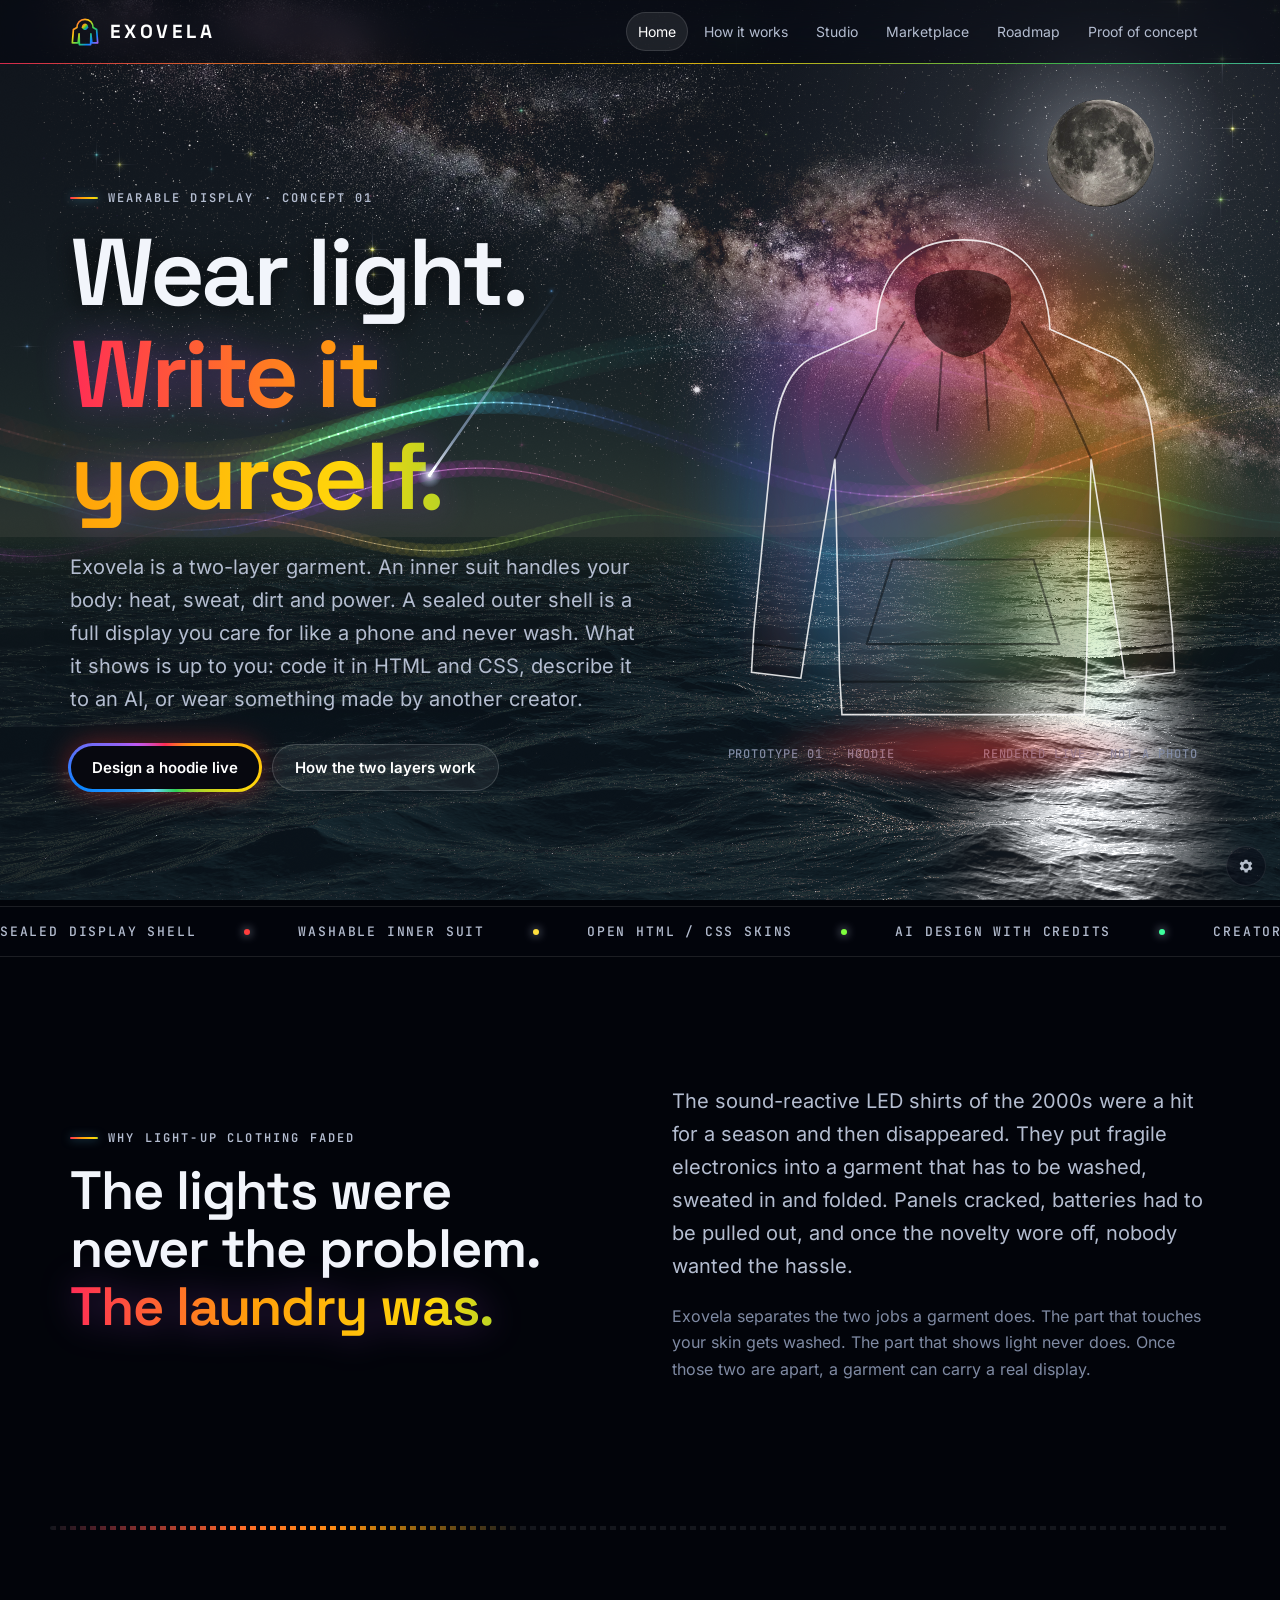
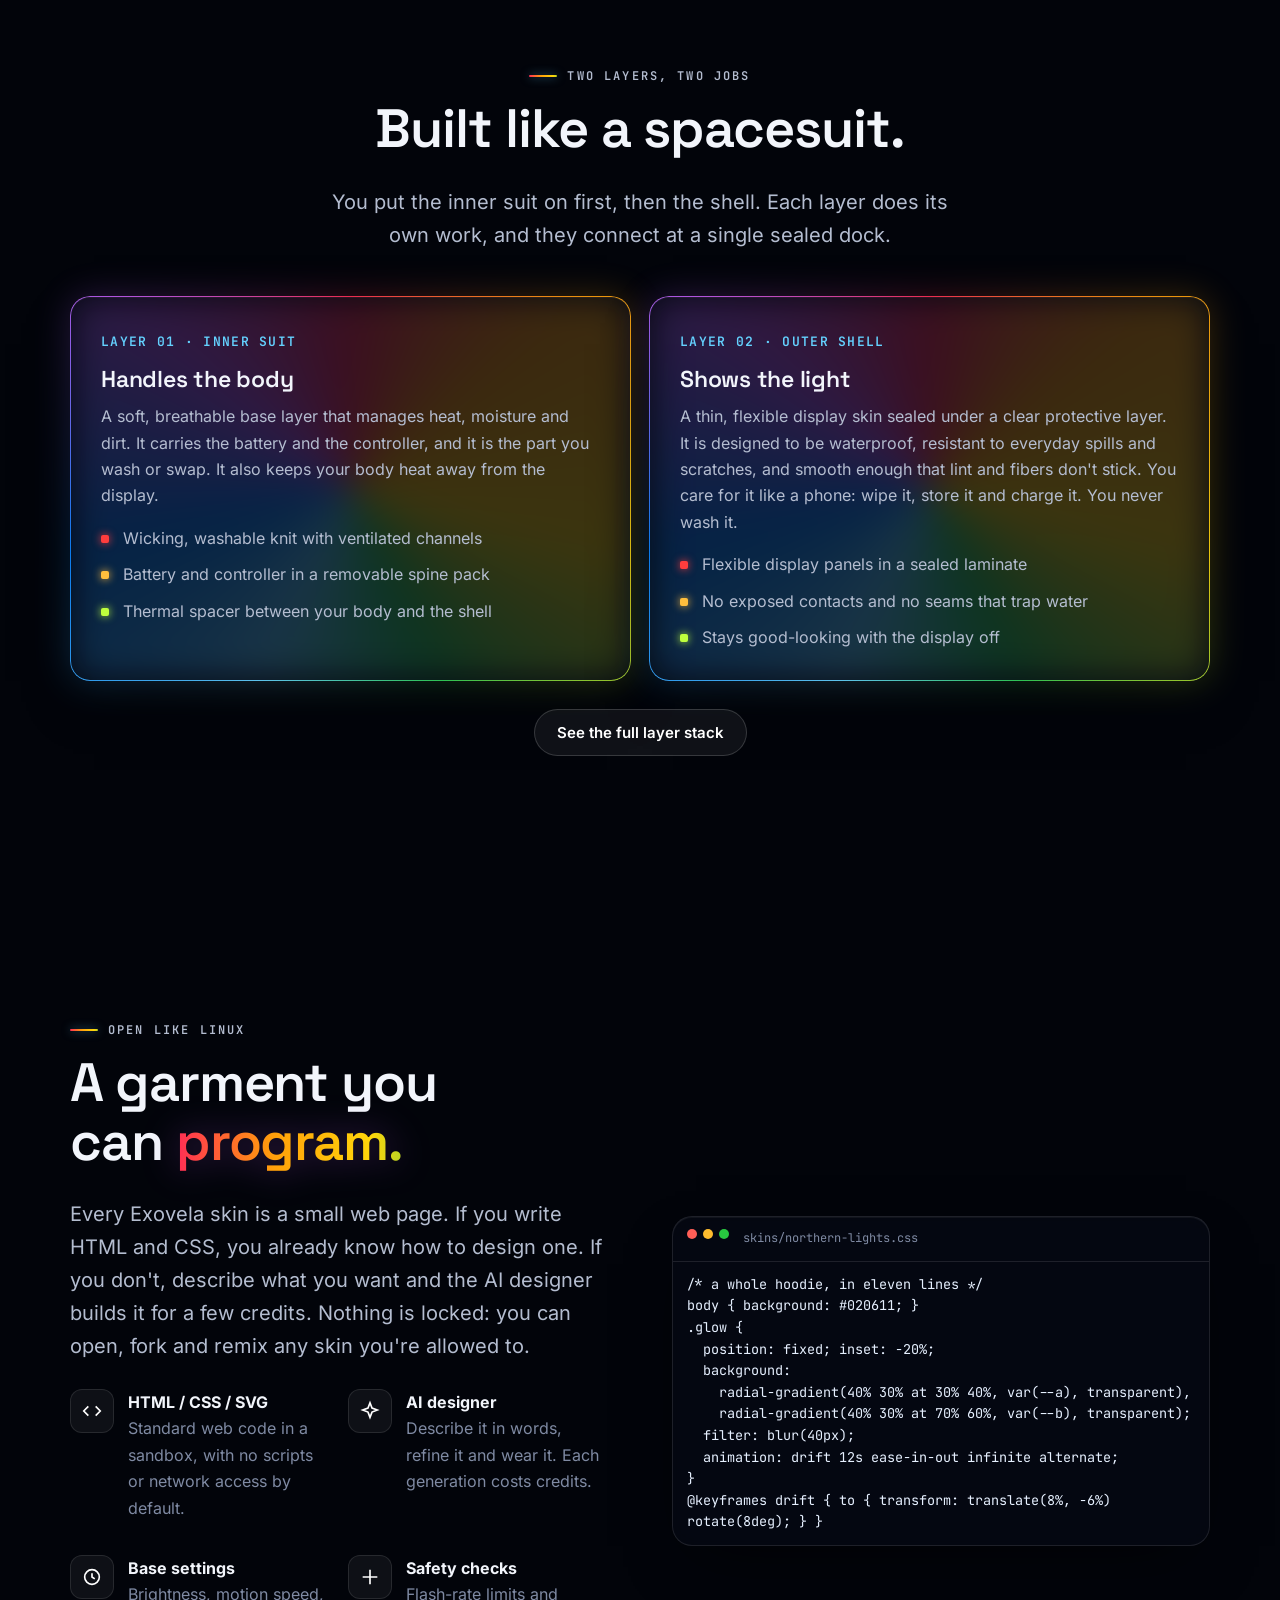
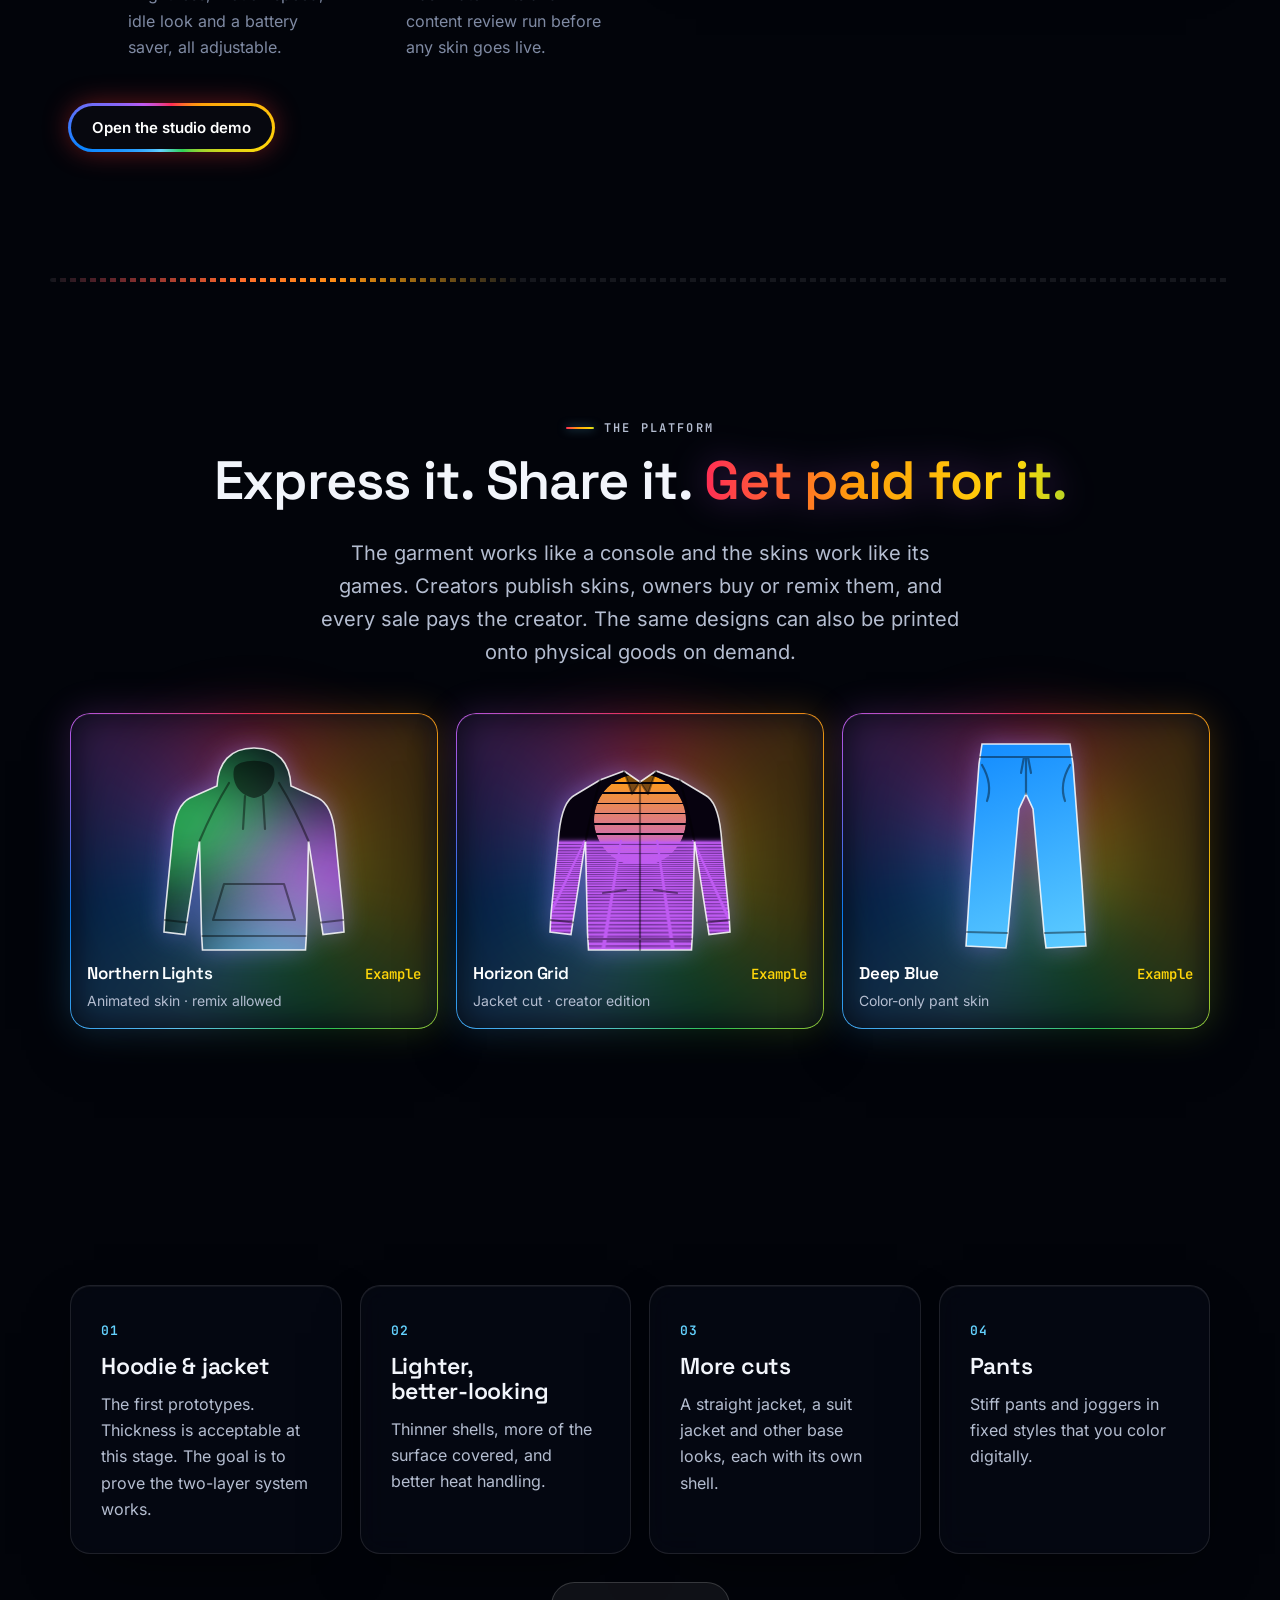
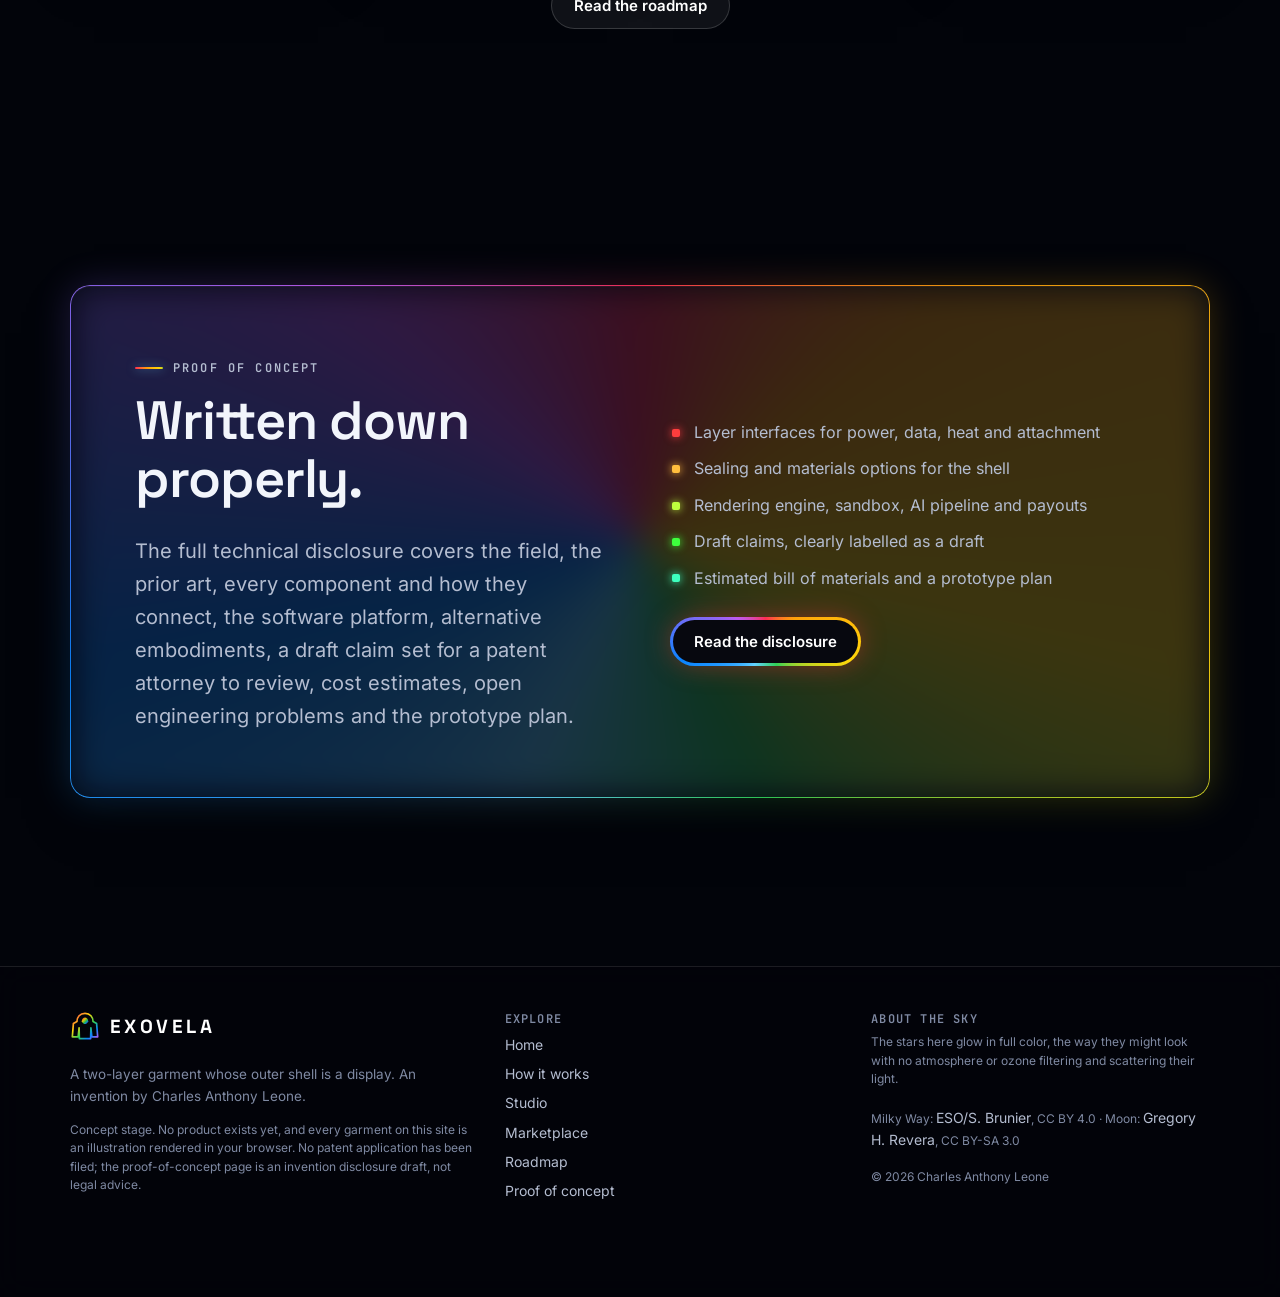
==== index.html @ 9a75e358 "Exovela: site, studio demo and proof-of-concept disclosure draft" ====
<!doctype html>
<html lang="en"><head><meta charset="utf-8"><meta name="viewport" content="width=device-width,initial-scale=1,viewport-fit=cover">
<title>Exovela | The garment that is a screen</title><meta name="description" content="Exovela is a two-layer garment: a washable inner suit that handles your body, and a sealed display shell you design like software. Concept and invention disclosure by Charles Anthony Leone."><meta name="theme-color" content="#02040a">
<meta property="og:type" content="website"><meta property="og:title" content="Exovela | The garment that is a screen"><meta property="og:description" content="Exovela is a two-layer garment: a washable inner suit that handles your body, and a sealed display shell you design like software. Concept and invention disclosure by Charles Anthony Leone.">
<link rel="icon" href="assets/favicon.svg" type="image/svg+xml"><link rel="preload" href="assets/sky/moon.webp" as="image">
<link rel="preload" href="assets/fonts/space-grotesk.woff2" as="font" type="font/woff2" crossorigin>
<link rel="stylesheet" href="assets/site.css"></head>
<body class="page-home">
<div class="scene" aria-hidden="true"><div id="scene-fb" class="scene-fallback"></div><canvas id="scene-gl" class="scene-gl"></canvas><canvas id="scene-2d" class="scene-2d"></canvas></div>
<canvas id="scene-top" class="scene-top" aria-hidden="true"></canvas>
<div class="page">
<a class="skip-link" href="#main">Skip to content</a>
<header class="site-header"><div class="header-inner">
<a class="brand" href="index.html" aria-label="Exovela home"><svg class="brand-mark" viewBox="0 0 32 32" aria-hidden="true"><defs><linearGradient id="bm" x1="0" y1="0" x2="1" y2="1"><stop offset="0" stop-color="#ff2d55"/><stop offset=".35" stop-color="#ffd60a"/><stop offset=".6" stop-color="#30d158"/><stop offset=".8" stop-color="#0a84ff"/><stop offset="1" stop-color="#bf5af2"/></linearGradient></defs><path d="M16 2.5C10.5 2.5 7.5 6.6 7.4 11.2L3.6 13.4 2.5 27.5h6.2l1-9.6.3 11.6h12l.3-11.6 1 9.6h6.2l-1.1-14.1-3.8-2.2C24.5 6.6 21.5 2.5 16 2.5Z" fill="none" stroke="url(#bm)" stroke-width="1.8" stroke-linejoin="round"/><path d="M12.5 10.8c.4-2.4 1.6-3.8 3.5-3.8s3.1 1.4 3.5 3.8c-.9 2-2.1 3-3.5 3s-2.6-1-3.5-3Z" fill="url(#bm)" opacity=".9"/></svg><span class="brand-name">EXOVELA</span></a>
<button class="menu-toggle" type="button" aria-expanded="false" aria-controls="site-nav">Menu</button>
<nav id="site-nav" class="site-nav" aria-label="Main"><a href="index.html">Home</a><a href="how-it-works.html">How it works</a><a href="studio.html">Studio</a><a href="marketplace.html">Marketplace</a><a href="roadmap.html">Roadmap</a><a href="proof-of-concept.html">Proof of concept</a></nav>
</div></header>
<main id="main" tabindex="-1">
<section class="hero">
  <div class="wrap split">
    <div>
      <p class="eyebrow">Wearable display · Concept 01</p>
      <h1>Wear light.<br><span class="neon-text">Write it yourself.</span></h1>
      <p class="lede">Exovela is a two-layer garment. An inner suit handles your body: heat, sweat, dirt and power. A sealed outer shell is a full display you care for like a phone and never wash. What it shows is up to you: code it in HTML and CSS, describe it to an AI, or wear something made by another creator.</p>
      <div class="actions">
        <a class="btn btn-led" href="studio.html"><span>Design a hoodie live</span></a>
        <a class="btn" href="how-it-works.html">How the two layers work</a>
      </div>
    </div>
    <div class="hero-stage reveal">
      <div class="stage-ring" aria-hidden="true"></div>
      <div data-garment data-cut="hoodie" data-preset="spectrum" data-cycle="spectrum,aurora,scanline,grid,rain,pulse" data-every="6500"></div>
      <div class="stage-caption"><span>Prototype 01 · Hoodie</span><span>Rendered live · not a photo</span></div>
    </div>
  </div>
</section>

<div class="ticker" aria-hidden="true"><div class="ticker-track">
  <span style="--o:0">Sealed display shell</span><span style="--o:50">Washable inner suit</span><span style="--o:100">Open HTML / CSS skins</span><span style="--o:150">AI design with credits</span><span style="--o:200">Creator marketplace</span><span style="--o:250">Print on demand</span><span style="--o:300">Hoodie · Jacket · Joggers</span>
  <span style="--o:0">Sealed display shell</span><span style="--o:50">Washable inner suit</span><span style="--o:100">Open HTML / CSS skins</span><span style="--o:150">AI design with credits</span><span style="--o:200">Creator marketplace</span><span style="--o:250">Print on demand</span><span style="--o:300">Hoodie · Jacket · Joggers</span>
</div></div>

<section class="section">
  <div class="wrap split">
    <div class="reveal">
      <p class="eyebrow">Why light-up clothing faded</p>
      <h2>The lights were never the problem. <span class="neon-text">The laundry was.</span></h2>
    </div>
    <div class="reveal">
      <p class="lede">The sound-reactive LED shirts of the 2000s were a hit for a season and then disappeared. They put fragile electronics into a garment that has to be washed, sweated in and folded. Panels cracked, batteries had to be pulled out, and once the novelty wore off, nobody wanted the hassle.</p>
      <p class="muted">Exovela separates the two jobs a garment does. The part that touches your skin gets washed. The part that shows light never does. Once those two are apart, a garment can carry a real display.</p>
    </div>
  </div>
</section>

<div class="ledbar" aria-hidden="true"></div>

<section class="section">
  <div class="wrap">
    <div class="center reveal"><p class="eyebrow">Two layers, two jobs</p><h2>Built like a spacesuit.</h2><p class="lede">You put the inner suit on first, then the shell. Each layer does its own work, and they connect at a single sealed dock.</p></div>
    <div class="grid g2" style="margin-top:44px">
      <article class="card neon reveal">
        <span class="num">LAYER 01 · INNER SUIT</span>
        <h3 style="margin-top:14px">Handles the body</h3>
        <p>A soft, breathable base layer that manages heat, moisture and dirt. It carries the battery and the controller, and it is the part you wash or swap. It also keeps your body heat away from the display.</p>
        <ul class="list"><li>Wicking, washable knit with ventilated channels</li><li>Battery and controller in a removable spine pack</li><li>Thermal spacer between your body and the shell</li></ul>
      </article>
      <article class="card neon reveal">
        <span class="num">LAYER 02 · OUTER SHELL</span>
        <h3 style="margin-top:14px">Shows the light</h3>
        <p>A thin, flexible display skin sealed under a clear protective layer. It is designed to be waterproof, resistant to everyday spills and scratches, and smooth enough that lint and fibers don't stick. You care for it like a phone: wipe it, store it and charge it. You never wash it.</p>
        <ul class="list"><li>Flexible display panels in a sealed laminate</li><li>No exposed contacts and no seams that trap water</li><li>Stays good-looking with the display off</li></ul>
      </article>
    </div>
    <div class="center" style="margin-top:28px"><a class="btn" href="how-it-works.html">See the full layer stack</a></div>
  </div>
</section>

<section class="section">
  <div class="wrap split">
    <div class="reveal">
      <p class="eyebrow">Open like Linux</p>
      <h2>A garment you can <span class="neon-text">program.</span></h2>
      <p class="lede">Every Exovela skin is a small web page. If you write HTML and CSS, you already know how to design one. If you don't, describe what you want and the AI designer builds it for a few credits. Nothing is locked: you can open, fork and remix any skin you're allowed to.</p>
      <div class="grid g2" style="margin-top:26px">
        <div class="feature"><div class="icon"><svg viewBox="0 0 24 24" fill="none" stroke="currentColor" stroke-width="1.8"><path d="M8 7l-5 5 5 5M16 7l5 5-5 5"/></svg></div><div><strong>HTML / CSS / SVG</strong><p class="muted">Standard web code in a sandbox, with no scripts or network access by default.</p></div></div>
        <div class="feature"><div class="icon"><svg viewBox="0 0 24 24" fill="none" stroke="currentColor" stroke-width="1.8"><path d="M12 3l2.2 5.8L20 11l-5.8 2.2L12 19l-2.2-5.8L4 11l5.8-2.2z"/></svg></div><div><strong>AI designer</strong><p class="muted">Describe it in words, refine it and wear it. Each generation costs credits.</p></div></div>
        <div class="feature"><div class="icon"><svg viewBox="0 0 24 24" fill="none" stroke="currentColor" stroke-width="1.8"><circle cx="12" cy="12" r="8"/><path d="M12 8v4l3 2"/></svg></div><div><strong>Base settings</strong><p class="muted">Brightness, motion speed, idle look and a battery saver, all adjustable.</p></div></div>
        <div class="feature"><div class="icon"><svg viewBox="0 0 24 24" fill="none" stroke="currentColor" stroke-width="1.8"><path d="M4 12h16M12 4v16"/></svg></div><div><strong>Safety checks</strong><p class="muted">Flash-rate limits and content review run before any skin goes live.</p></div></div>
      </div>
      <div class="actions"><a class="btn btn-led" href="studio.html"><span>Open the studio demo</span></a></div>
    </div>
    <div class="reveal">
      <div class="card" style="padding:0;overflow:hidden">
        <div style="display:flex;gap:6px;padding:12px 14px;border-bottom:1px solid var(--line)"><i style="width:10px;height:10px;border-radius:50%;background:#ff5f57"></i><i style="width:10px;height:10px;border-radius:50%;background:#febc2e"></i><i style="width:10px;height:10px;border-radius:50%;background:#28c840"></i><span class="mono muted" style="font-size:12px;margin-left:8px">skins/northern-lights.css</span></div>
<pre class="formula" style="border:0;border-radius:0;margin:0;background:transparent;white-space:pre-wrap">/* a whole hoodie, in eleven lines */
body { background: #020611; }
.glow {
  position: fixed; inset: -20%;
  background:
    radial-gradient(40% 30% at 30% 40%, var(--a), transparent),
    radial-gradient(40% 30% at 70% 60%, var(--b), transparent);
  filter: blur(40px);
  animation: drift 12s ease-in-out infinite alternate;
}
@keyframes drift { to { transform: translate(8%, -6%) rotate(8deg); } }</pre>
      </div>
    </div>
  </div>
</section>

<div class="ledbar" aria-hidden="true"></div>

<section class="section">
  <div class="wrap">
    <div class="center reveal"><p class="eyebrow">The platform</p><h2>Express it. Share it. <span class="neon-text">Get paid for it.</span></h2><p class="lede">The garment works like a console and the skins work like its games. Creators publish skins, owners buy or remix them, and every sale pays the creator. The same designs can also be printed onto physical goods on demand.</p></div>
    <div class="grid g3" style="margin-top:44px">
      <a class="card listing neon reveal" href="marketplace.html" style="text-decoration:none"><div data-garment data-cut="hoodie" data-preset="aurora"></div><div class="listing-meta"><h3>Northern Lights</h3><span class="price">Example</span></div><p class="muted" style="margin:6px 0 0;font-size:14px">Animated skin · remix allowed</p></a>
      <a class="card listing neon reveal" href="marketplace.html" style="text-decoration:none"><div data-garment data-cut="jacket" data-preset="grid"></div><div class="listing-meta"><h3>Horizon Grid</h3><span class="price">Example</span></div><p class="muted" style="margin:6px 0 0;font-size:14px">Jacket cut · creator edition</p></a>
      <a class="card listing neon reveal" href="marketplace.html" style="text-decoration:none"><div data-garment data-cut="joggers" data-preset="solid"></div><div class="listing-meta"><h3>Deep Blue</h3><span class="price">Example</span></div><p class="muted" style="margin:6px 0 0;font-size:14px">Color-only pant skin</p></a>
    </div>
  </div>
</section>

<section class="section">
  <div class="wrap">
    <div class="grid g4">
      <div class="card reveal"><span class="num">01</span><h3 style="margin-top:12px">Hoodie & jacket</h3><p>The first prototypes. Thickness is acceptable at this stage. The goal is to prove the two-layer system works.</p></div>
      <div class="card reveal"><span class="num">02</span><h3 style="margin-top:12px">Lighter, better-looking</h3><p>Thinner shells, more of the surface covered, and better heat handling.</p></div>
      <div class="card reveal"><span class="num">03</span><h3 style="margin-top:12px">More cuts</h3><p>A straight jacket, a suit jacket and other base looks, each with its own shell.</p></div>
      <div class="card reveal"><span class="num">04</span><h3 style="margin-top:12px">Pants</h3><p>Stiff pants and joggers in fixed styles that you color digitally.</p></div>
    </div>
    <div class="center" style="margin-top:28px"><a class="btn" href="roadmap.html">Read the roadmap</a></div>
  </div>
</section>

<section class="section">
  <div class="wrap">
    <div class="card neon reveal" style="padding:clamp(28px,5vw,64px)">
      <div class="split">
        <div><p class="eyebrow">Proof of concept</p><h2>Written down properly.</h2><p class="lede">The full technical disclosure covers the field, the prior art, every component and how they connect, the software platform, alternative embodiments, a draft claim set for a patent attorney to review, cost estimates, open engineering problems and the prototype plan.</p></div>
        <div><ul class="list"><li>Layer interfaces for power, data, heat and attachment</li><li>Sealing and materials options for the shell</li><li>Rendering engine, sandbox, AI pipeline and payouts</li><li>Draft claims, clearly labelled as a draft</li><li>Estimated bill of materials and a prototype plan</li></ul><div class="actions"><a class="btn btn-led" href="proof-of-concept.html"><span>Read the disclosure</span></a></div></div>
      </div>
    </div>
  </div>
</section>
</main>
<footer class="site-footer"><div class="footer-inner">
<div><a class="brand" href="index.html"><svg class="brand-mark" viewBox="0 0 32 32" aria-hidden="true"><defs><linearGradient id="bm" x1="0" y1="0" x2="1" y2="1"><stop offset="0" stop-color="#ff2d55"/><stop offset=".35" stop-color="#ffd60a"/><stop offset=".6" stop-color="#30d158"/><stop offset=".8" stop-color="#0a84ff"/><stop offset="1" stop-color="#bf5af2"/></linearGradient></defs><path d="M16 2.5C10.5 2.5 7.5 6.6 7.4 11.2L3.6 13.4 2.5 27.5h6.2l1-9.6.3 11.6h12l.3-11.6 1 9.6h6.2l-1.1-14.1-3.8-2.2C24.5 6.6 21.5 2.5 16 2.5Z" fill="none" stroke="url(#bm)" stroke-width="1.8" stroke-linejoin="round"/><path d="M12.5 10.8c.4-2.4 1.6-3.8 3.5-3.8s3.1 1.4 3.5 3.8c-.9 2-2.1 3-3.5 3s-2.6-1-3.5-3Z" fill="url(#bm)" opacity=".9"/></svg><span class="brand-name">EXOVELA</span></a>
<p style="margin-top:14px">A two-layer garment whose outer shell is a display. An invention by Charles Anthony Leone.</p>
<p class="fine">Concept stage. No product exists yet, and every garment on this site is an illustration rendered in your browser. No patent application has been filed; the proof-of-concept page is an invention disclosure draft, not legal advice.</p></div>
<div class="footer-links"><span class="label">Explore</span><a href="index.html">Home</a><a href="how-it-works.html">How it works</a><a href="studio.html">Studio</a><a href="marketplace.html">Marketplace</a><a href="roadmap.html">Roadmap</a><a href="proof-of-concept.html">Proof of concept</a></div>
<div class="footer-links"><span class="label">About the sky</span>
<p class="fine">The stars here glow in full color, the way they might look with no atmosphere or ozone filtering and scattering their light.</p>
<p class="fine">Milky Way: <a href="https://www.eso.org/public/images/eso0932a/" rel="noopener">ESO/S. Brunier</a>, CC BY 4.0 · Moon: <a href="https://commons.wikimedia.org/wiki/File:FullMoon2010.jpg" rel="noopener">Gregory H. Revera</a>, CC BY-SA 3.0</p>
<p class="fine">© <span id="year">2026</span> Charles Anthony Leone</p></div>
</div></footer>
</div>
<div class="scene-set">
<div id="scene-panel" class="scene-panel" role="dialog" aria-label="Scene settings" hidden>
<label><input type="checkbox" id="set-ocean"> Ocean animation</label>
<label><input type="checkbox" id="set-sky"> Star &amp; sky animation</label>
<p>Off shows a still frame. Defaults follow your system's reduced-motion setting.</p></div>
<button id="gear" class="scene-gear" aria-expanded="false" aria-label="Scene settings" title="Scene settings"><svg viewBox="0 0 24 24" width="18" height="18" aria-hidden="true"><path fill="currentColor" d="M19.4 13a7.5 7.5 0 0 0 0-2l2-1.6-2-3.4-2.4 1a7 7 0 0 0-1.7-1L15 3.5h-4l-.4 2.5a7 7 0 0 0-1.7 1l-2.4-1-2 3.4L6.6 11a7.5 7.5 0 0 0 0 2l-2 1.6 2 3.4 2.4-1a7 7 0 0 0 1.7 1l.4 2.5h4l.4-2.5a7 7 0 0 0 1.7-1l2.4 1 2-3.4zM13 15.5a3.5 3.5 0 1 1 0-7 3.5 3.5 0 0 1 0 7z" transform="translate(-1 0)"/></svg></button>
</div>
<script src="assets/scene.js" defer></script><script src="assets/ledwaves.js" defer></script><script src="assets/site.js" defer></script><script src="assets/garment.js" defer></script>
</body></html>
---- assets/site.css ----
/* Exovela: glass + LED-spectrum UI over the house night-ocean scene */
@font-face{font-family:"Space Grotesk";src:url(fonts/space-grotesk.woff2) format("woff2");font-weight:300 700;font-display:swap}
@font-face{font-family:"Inter";src:url(fonts/inter.woff2) format("woff2");font-weight:100 900;font-display:swap}
@font-face{font-family:"JetBrains Mono";src:url(fonts/jetbrains-mono.woff2) format("woff2");font-weight:100 800;font-display:swap}
@property --spin{syntax:"<angle>";inherits:false;initial-value:0deg}
@property --hue{syntax:"<number>";inherits:false;initial-value:0}
:root{
  --ink:#f2f5fb;--dim:#b4bdd0;--faint:#7f8aa3;--line:rgba(255,255,255,.1);--glass:rgba(8,10,22,.62);--glass2:rgba(12,14,30,.78);--r:20px;
  --red:#ff2d55;--orange:#ff9f0a;--yellow:#ffd60a;--green:#30d158;--cyan:#64d2ff;--blue:#0a84ff;--violet:#bf5af2;
  --spectrum:linear-gradient(90deg,#ff2d55,#ff9f0a,#ffd60a,#30d158,#64d2ff,#0a84ff,#bf5af2,#ff2d55);
  --font:"Inter",ui-sans-serif,system-ui,-apple-system,"Segoe UI",Roboto,Arial,sans-serif;--display:"Space Grotesk","Inter",system-ui,sans-serif;--mono:"JetBrains Mono",ui-monospace,SFMono-Regular,Menlo,monospace;
  --wrap:1180px;
}
*{box-sizing:border-box}
html{background:#02040a;color-scheme:dark;scroll-behavior:smooth;-webkit-text-size-adjust:100%}
body{margin:0;color:var(--ink);font:16px/1.65 var(--font);-webkit-font-smoothing:antialiased;overflow-x:hidden}
@keyframes hue{to{--hue:360}}
img,svg{max-width:100%}
a{color:#fff;text-decoration-color:rgba(255,255,255,.3);text-underline-offset:3px}a:hover{text-decoration-color:currentColor}
::selection{background:rgba(191,90,242,.45)}
.skip-link{position:absolute;left:-999px;top:8px;z-index:200;background:#000;color:#fff;padding:8px 12px;border-radius:8px}.skip-link:focus{left:8px}
:focus-visible{outline:2px solid var(--cyan);outline-offset:3px}

/* scene (shared house scene) */
.scene{position:fixed;inset:0;z-index:0;pointer-events:none;background:#02050b}
.scene canvas,.scene-top{position:fixed;inset:0;width:100vw;height:100vh;display:block}
.scene-top{z-index:9999;pointer-events:none}
.scene-fallback{position:fixed;inset:0;display:none;background:radial-gradient(60% 18% at 32% 60%,rgba(150,170,200,.10),transparent 70%),linear-gradient(to bottom,#010309 0%,#050b16 52%,#0c1522 59.6%,#050b14 60.4%,#01050b 100%)}
.scene-fallback.on{display:block}
.led-waves{position:fixed;inset:0;width:100vw;height:100vh;z-index:1;pointer-events:none}
.page{position:relative;z-index:2}

/* type */
h1,h2,h3,h4{font-family:var(--display);font-weight:600;letter-spacing:-.02em;line-height:1.08;margin:0 0 .5em;text-wrap:balance}
h1{font-size:clamp(42px,7.4vw,96px);letter-spacing:-.035em}
h2{font-size:clamp(30px,4.4vw,54px)}
h3{font-size:clamp(19px,1.8vw,23px);letter-spacing:-.01em}
p{margin:0 0 1em}
.lede{font-size:clamp(17px,1.6vw,20px);color:var(--dim);max-width:640px}
.eyebrow{display:inline-flex;align-items:center;gap:10px;margin:0 0 18px;font:600 12px/1 var(--mono);letter-spacing:.18em;text-transform:uppercase;color:var(--dim)}
.eyebrow::before{content:"";width:28px;height:2px;border-radius:2px;background:var(--spectrum);background-size:300% 100%;animation:flow 6s linear infinite;box-shadow:0 0 10px rgba(100,210,255,.6)}
.neon-text{background:var(--spectrum);background-size:300% 100%;-webkit-background-clip:text;background-clip:text;color:transparent;animation:flow 8s linear infinite;filter:drop-shadow(0 0 18px rgba(191,90,242,.35))}
@keyframes flow{to{background-position:300% 0}}
.glow-text{text-shadow:0 0 22px hsla(calc(var(--hue) * 1deg),100%,65%,.55),0 0 2px rgba(255,255,255,.6)}
.muted{color:var(--faint)}
.mono{font-family:var(--mono)}

/* header */
.site-header{position:sticky;top:0;z-index:50;backdrop-filter:blur(16px) saturate(140%);-webkit-backdrop-filter:blur(16px) saturate(140%);background:rgba(4,6,14,.55);border-bottom:1px solid var(--line)}
.site-header::after{content:"";position:absolute;left:0;right:0;bottom:-1px;height:1px;background:var(--spectrum);background-size:200% 100%;animation:flow 6s linear infinite;opacity:.8}
.site-header::before{content:"";position:absolute;bottom:-2px;height:3px;left:0;right:0;background:linear-gradient(90deg,transparent 0 44%,#fff 50%,transparent 56% 100%) no-repeat;background-size:250% 100%;filter:blur(1px);animation:strip 5s ease-in-out infinite;pointer-events:none}
@keyframes strip{0%{background-position:100% 0}100%{background-position:0 0}}
.header-inner{max-width:var(--wrap);margin:0 auto;padding:12px 20px;display:flex;align-items:center;gap:20px}
.brand{display:inline-flex;align-items:center;gap:10px;text-decoration:none;color:#fff;flex:none}
.brand-mark{width:30px;height:30px;flex:none}
.brand-name{font:700 19px/1 var(--display);letter-spacing:.18em}
.site-nav{margin-left:auto;display:flex;gap:4px;flex-wrap:wrap}
.site-nav a{font-size:14px;color:var(--dim);text-decoration:none;padding:8px 12px;border-radius:999px;transition:color .2s,background .2s}
.site-nav a:hover{color:#fff;background:rgba(255,255,255,.06)}
.site-nav a[aria-current=page]{color:#fff;background:rgba(255,255,255,.08);box-shadow:inset 0 0 0 1px rgba(255,255,255,.12)}
.menu-toggle{display:none;margin-left:auto;background:rgba(255,255,255,.06);border:1px solid var(--line);color:#fff;border-radius:999px;padding:8px 14px;font:600 13px var(--font);cursor:pointer}
@media (max-width:900px){
  .menu-toggle{display:inline-flex}
  .site-nav{display:none;position:absolute;left:12px;right:12px;top:calc(100% + 8px);flex-direction:column;gap:2px;padding:10px;border-radius:18px;background:var(--glass2);border:1px solid var(--line);backdrop-filter:blur(18px);-webkit-backdrop-filter:blur(18px)}
  .site-nav.is-open{display:flex}
  .site-nav a{padding:12px 14px;font-size:16px}
}

/* layout */
.wrap{max-width:var(--wrap);margin:0 auto;padding:0 20px}
.section{padding:clamp(64px,10vw,128px) 0}
.section-tight{padding:clamp(40px,6vw,72px) 0}
.grid{display:grid;gap:18px}
.g2{grid-template-columns:repeat(2,minmax(0,1fr))}.g3{grid-template-columns:repeat(3,minmax(0,1fr))}.g4{grid-template-columns:repeat(4,minmax(0,1fr))}
@media (max-width:980px){.g4{grid-template-columns:repeat(2,minmax(0,1fr))}.g3{grid-template-columns:repeat(2,minmax(0,1fr))}}
@media (max-width:680px){.g2,.g3,.g4{grid-template-columns:minmax(0,1fr)}}
.split{display:grid;grid-template-columns:minmax(0,1fr) minmax(0,1fr);gap:clamp(28px,5vw,72px);align-items:center}
@media (max-width:880px){.split{grid-template-columns:minmax(0,1fr)}}
.center{text-align:center}.center .lede{margin-left:auto;margin-right:auto}

/* glass + neon border */
.card,.glass{position:relative;background:var(--glass);border:1px solid var(--line);border-radius:var(--r);-webkit-backdrop-filter:blur(14px) saturate(140%);backdrop-filter:blur(14px) saturate(140%);box-shadow:0 1px 0 rgba(255,255,255,.05) inset,0 24px 60px -24px rgba(0,0,0,.7)}
.card{padding:clamp(20px,2.4vw,30px)}
.card h3{margin-top:4px}
.card p:last-child{margin-bottom:0}
.card p{color:var(--dim)}
.neon{isolation:isolate}
.neon::before{content:"";position:absolute;inset:-1px;border-radius:inherit;padding:1px;background:conic-gradient(from var(--spin),#ff2d55,#ff9f0a,#ffd60a,#30d158,#64d2ff,#0a84ff,#bf5af2,#ff2d55);-webkit-mask:linear-gradient(#000 0 0) content-box,linear-gradient(#000 0 0);-webkit-mask-composite:xor;mask:linear-gradient(#000 0 0) content-box exclude,linear-gradient(#000 0 0);animation:spin 6s linear infinite;pointer-events:none;opacity:.9}
.neon::after{content:"";position:absolute;inset:-1px;border-radius:inherit;background:conic-gradient(from var(--spin),#ff2d55,#ff9f0a,#ffd60a,#30d158,#64d2ff,#0a84ff,#bf5af2,#ff2d55);filter:blur(18px);opacity:.22;z-index:-1;animation:spin 6s linear infinite;pointer-events:none}
@keyframes spin{to{--spin:360deg}}
.tag{display:inline-block;font:600 11px/1 var(--mono);letter-spacing:.14em;text-transform:uppercase;padding:6px 10px;border-radius:999px;border:1px solid var(--line);color:var(--dim);background:rgba(255,255,255,.04)}
.num{font:600 13px/1 var(--mono);color:var(--cyan);letter-spacing:.1em}

/* buttons */
.actions{display:flex;flex-wrap:wrap;gap:12px;align-items:center;margin-top:28px}
.btn{position:relative;display:inline-flex;align-items:center;gap:8px;font:600 15px/1 var(--font);padding:15px 22px;border-radius:999px;text-decoration:none;color:#fff;border:1px solid rgba(255,255,255,.16);background:rgba(255,255,255,.06);cursor:pointer;transition:transform .2s,background .2s}
.btn:hover{transform:translateY(-1px);background:rgba(255,255,255,.1)}
.btn-led{border:0;background:#05060c;isolation:isolate}
.btn-led::before{content:"";position:absolute;inset:-2px;border-radius:inherit;background:conic-gradient(from var(--spin),#ff2d55,#ff9f0a,#ffd60a,#30d158,#64d2ff,#0a84ff,#bf5af2,#ff2d55);z-index:-2;animation:spin 3.5s linear infinite}
.btn-led::after{content:"";position:absolute;inset:1px;border-radius:inherit;background:#07080f;z-index:-1}
.btn-led span{position:relative}
.btn-led{box-shadow:0 0 28px hsla(calc(var(--hue) * 1deg),100%,60%,.45)}

/* hero */
.hero{min-height:calc(100svh - 58px);display:flex;align-items:center;padding:clamp(40px,6vw,80px) 0}
.hero .split{grid-template-columns:minmax(0,1.08fr) minmax(0,.92fr)}
.hero h1{margin-bottom:22px}
.hero-stage{position:relative;justify-self:center;width:min(100%,470px)}
.hero-stage .garment{width:100%}
.stage-ring{position:absolute;left:50%;bottom:-4%;width:86%;height:13%;transform:translateX(-50%);border-radius:50%;background:radial-gradient(closest-side,hsla(calc(var(--hue) * 1deg),100%,60%,.55),transparent);filter:blur(10px)}
.stage-caption{display:flex;justify-content:space-between;gap:12px;margin-top:22px;font:500 12px/1.4 var(--mono);color:var(--faint);letter-spacing:.08em;text-transform:uppercase}
@media (max-width:880px){.hero{min-height:0}.hero .split{grid-template-columns:1fr}.hero-stage{width:min(88%,400px);margin-top:10px}}

/* garment mockup */
.garment{position:relative;aspect-ratio:400/440;width:100%}
.garment-glow{position:absolute;inset:6% 4%;border-radius:40%;background:conic-gradient(from var(--spin),#ff2d55,#ff9f0a,#ffd60a,#30d158,#64d2ff,#0a84ff,#bf5af2,#ff2d55);filter:blur(46px);opacity:.38;animation:spin 9s linear infinite}
.garment-body{position:absolute;inset:0;filter:drop-shadow(0 0 12px rgba(150,130,255,.45))}
.hero-stage .garment-body,.preview .garment-body{filter:drop-shadow(0 0 14px hsla(calc(var(--hue) * 1deg),100%,62%,.55));animation:hue 14s linear infinite}
.garment-skin{position:absolute;inset:0;-webkit-mask:var(--mask) center/100% 100% no-repeat;mask:var(--mask) center/100% 100% no-repeat;background:#05060c;transition:opacity .22s}
.garment.is-swapping .garment-skin{opacity:.15}
.garment-skin iframe{position:absolute;inset:0;width:100%;height:100%;border:0;pointer-events:none;display:block;background:transparent}
.garment-lines{position:absolute;inset:0;width:100%;height:100%;pointer-events:none;overflow:visible}
.garment-lines .g-shade{fill:rgba(0,0,0,.5)}
.garment-lines .g-out{fill:none;stroke:rgba(255,255,255,.85);stroke-width:1.6;vector-effect:non-scaling-stroke}
.garment-lines .g-det{fill:none;stroke:rgba(0,0,0,.42);stroke-width:2.2;stroke-linecap:round;stroke-linejoin:round;vector-effect:non-scaling-stroke}

/* strip ticker */
.ticker{position:relative;z-index:2;overflow:hidden;border-block:1px solid var(--line);background:rgba(4,6,14,.55);backdrop-filter:blur(10px);-webkit-backdrop-filter:blur(10px)}
.ticker-track{display:flex;gap:48px;width:max-content;padding:16px 0;animation:tick 40s linear infinite;font:500 13px var(--mono);letter-spacing:.14em;text-transform:uppercase;color:var(--dim)}
.ticker-track span{display:inline-flex;align-items:center;gap:48px;white-space:nowrap}
.ticker-track span::after{content:"";width:6px;height:6px;border-radius:50%;background:hsl(calc(var(--hue) * 1deg + var(--o,0) * 1deg),100%,62%);box-shadow:0 0 10px currentColor}
@keyframes tick{to{transform:translateX(-50%)}}

/* led bar divider */
.ledbar{height:4px;border-radius:4px;background:repeating-linear-gradient(90deg,rgba(255,255,255,.08) 0 6px,transparent 6px 10px);position:relative;overflow:hidden;margin:0 auto;max-width:var(--wrap)}
.ledbar::after{content:"";position:absolute;inset:0;background:var(--spectrum);background-size:200% 100%;-webkit-mask:repeating-linear-gradient(90deg,#000 0 6px,transparent 6px 10px),linear-gradient(90deg,transparent,#000 40%,#000 60%,transparent);-webkit-mask-composite:source-in;mask:repeating-linear-gradient(90deg,#000 0 6px,transparent 6px 10px) intersect,linear-gradient(90deg,transparent,#000 40%,#000 60%,transparent);-webkit-mask-size:auto,40% 100%;mask-size:auto,40% 100%;-webkit-mask-repeat:repeat,no-repeat;mask-repeat:repeat,no-repeat;animation:flow 5s linear infinite,scanmask 3.6s ease-in-out infinite alternate;filter:drop-shadow(0 0 6px #fff)}
@keyframes scanmask{from{-webkit-mask-position:0 0,-40% 0;mask-position:0 0,-40% 0}to{-webkit-mask-position:0 0,140% 0;mask-position:0 0,140% 0}}

/* feature list */
.feature{display:grid;grid-template-columns:44px 1fr;gap:14px;align-items:start}
.icon{width:44px;height:44px;border-radius:12px;display:grid;place-items:center;background:rgba(255,255,255,.05);border:1px solid var(--line);color:#fff}
.icon svg{width:22px;height:22px}
.stat{font:600 clamp(28px,3vw,40px)/1 var(--display);letter-spacing:-.03em}
.list{list-style:none;padding:0;margin:0;display:grid;gap:10px}
.list li{position:relative;padding-left:22px;color:var(--dim)}
.list li::before{content:"";position:absolute;left:0;top:.62em;width:8px;height:8px;border-radius:2px;background:hsl(calc(var(--hue) * 1deg + var(--k,0) * 40deg),100%,62%);box-shadow:0 0 8px hsl(calc(var(--hue) * 1deg + var(--k,0) * 40deg),100%,62%)}
.list li:nth-child(2){--k:1}.list li:nth-child(3){--k:2}.list li:nth-child(4){--k:3}.list li:nth-child(5){--k:4}.list li:nth-child(6){--k:5}.list li:nth-child(7){--k:6}.list li:nth-child(8){--k:7}

/* tables */
.tbl{overflow-x:auto;-webkit-overflow-scrolling:touch;border-radius:14px;border:1px solid var(--line)}
table{width:100%;border-collapse:collapse;font-size:14.5px;min-width:560px}
th,td{padding:12px 14px;text-align:left;border-bottom:1px solid var(--line);vertical-align:top}
th{font:600 11.5px var(--mono);letter-spacing:.1em;text-transform:uppercase;color:var(--faint);background:rgba(255,255,255,.03)}
tbody tr:last-child td{border-bottom:0}
td{color:var(--dim)}td strong{color:var(--ink)}

/* page hero */
.page-hero{padding:clamp(64px,10vw,130px) 0 clamp(30px,5vw,60px)}
.page-hero h1{font-size:clamp(40px,6.4vw,80px)}

/* reveal */
html.js .reveal{opacity:0;transform:translateY(22px);transition:opacity .8s ease,transform .8s ease}
html.js .reveal.in{opacity:1;transform:none}

/* layer diagram */
.layers{position:relative;width:100%;max-width:560px;margin:0 auto}
.layers svg{width:100%;height:auto;display:block;overflow:visible}
.ly{animation:float 6s ease-in-out infinite}
.ly2{animation-delay:-1.5s}.ly3{animation-delay:-3s}.ly4{animation-delay:-4.5s}
@keyframes float{50%{transform:translateY(-8px)}}
.dash{stroke-dasharray:6 8;animation:dash 1.4s linear infinite}
@keyframes dash{to{stroke-dashoffset:-28}}

/* studio */
.studio{display:grid;grid-template-columns:minmax(0,1fr) minmax(0,1.05fr);gap:22px;align-items:start}
@media (max-width:980px){.studio{grid-template-columns:minmax(0,1fr)}}
.preview{position:sticky;top:80px;padding:28px 22px 18px}
@media (max-width:980px){.preview{position:relative;top:0}}
.preview .garment{max-width:420px;margin:0 auto}
.cut-switch,.seg{display:flex;flex-wrap:wrap;gap:6px}
.chip{font:600 13px var(--font);padding:9px 14px;border-radius:999px;border:1px solid var(--line);background:rgba(255,255,255,.04);color:var(--dim);cursor:pointer;transition:.2s}
.chip:hover{color:#fff}
.chip[aria-pressed=true]{color:#fff;background:rgba(255,255,255,.1);border-color:rgba(255,255,255,.3);box-shadow:0 0 16px hsla(calc(var(--hue) * 1deg),100%,60%,.35)}
.tabs{display:flex;gap:4px;padding:4px;border-radius:999px;background:rgba(255,255,255,.04);border:1px solid var(--line);margin-bottom:18px;overflow-x:auto}
.tabs button{flex:1;white-space:nowrap;font:600 13.5px var(--font);padding:10px 14px;border-radius:999px;border:0;background:transparent;color:var(--dim);cursor:pointer}
.tabs button[aria-selected=true]{background:rgba(255,255,255,.1);color:#fff}
.panel[hidden]{display:none}
.presets{display:grid;grid-template-columns:repeat(auto-fill,minmax(130px,1fr));gap:10px}
.preset{position:relative;border-radius:14px;border:1px solid var(--line);background:rgba(255,255,255,.03);overflow:hidden;cursor:pointer;padding:0;color:#fff;text-align:left}
.preset iframe{display:block;width:100%;height:84px;border:0;pointer-events:none}
.preset span{display:block;padding:8px 10px;font:600 13px var(--font)}
.preset[aria-pressed=true]{border-color:rgba(255,255,255,.5);box-shadow:0 0 18px hsla(calc(var(--hue) * 1deg),100%,60%,.4)}
.field{display:grid;gap:8px;margin-bottom:16px}
.field label,.label{font:600 12px var(--mono);letter-spacing:.1em;text-transform:uppercase;color:var(--faint)}
.row{display:flex;flex-wrap:wrap;gap:14px;align-items:center}
input[type=color]{width:46px;height:38px;border:1px solid var(--line);border-radius:10px;background:transparent;padding:2px;cursor:pointer}
input[type=range]{width:100%;accent-color:var(--cyan)}
textarea,input[type=text]{width:100%;font:13px/1.55 var(--mono);color:#e6f0ff;background:rgba(0,0,0,.45);border:1px solid var(--line);border-radius:12px;padding:12px 14px;resize:vertical}
textarea{min-height:240px;tab-size:2}
input[type=text]{font-family:var(--font);font-size:15px}
.note{font-size:13px;color:var(--faint);margin-top:10px}
.credits{display:inline-flex;align-items:center;gap:8px;font:600 13px var(--mono);padding:7px 12px;border-radius:999px;background:rgba(255,255,255,.05);border:1px solid var(--line)}
.credits b{color:var(--yellow)}
.status{min-height:1.4em;font-size:13.5px;color:var(--cyan);margin-top:8px}

/* marketplace cards */
.listing{padding:16px}
.listing .garment{max-width:200px;margin:4px auto 10px}
.listing-meta{display:flex;justify-content:space-between;gap:10px;align-items:baseline;flex-wrap:wrap}
.listing h3{font-size:17px;margin:0}
.price{font:600 14px var(--mono);color:var(--yellow)}

/* timeline */
.timeline{position:relative;display:grid;gap:22px;padding-left:34px}
.timeline::before{content:"";position:absolute;left:10px;top:8px;bottom:8px;width:2px;background:rgba(255,255,255,.1)}
.timeline::after{content:"";position:absolute;left:10px;top:8px;width:2px;height:var(--fill,0%);max-height:calc(100% - 16px);background:linear-gradient(#ff2d55,#ff9f0a,#ffd60a,#30d158,#64d2ff,#0a84ff,#bf5af2);box-shadow:0 0 12px #64d2ff;transition:height .2s linear}
.phase{position:relative}
.phase::before{content:"";position:absolute;left:-30px;top:30px;width:14px;height:14px;border-radius:50%;background:#05060c;border:2px solid hsl(calc(var(--hue) * 1deg + var(--k,0) * 50deg),100%,62%);box-shadow:0 0 12px hsl(calc(var(--hue) * 1deg + var(--k,0) * 50deg),100%,62%)}

/* disclosure document */
.doc-layout{display:grid;grid-template-columns:250px minmax(0,1fr);gap:36px;align-items:start}
@media (max-width:1020px){.doc-layout{grid-template-columns:minmax(0,1fr)}}
.toc{position:sticky;top:84px;max-height:calc(100vh - 100px);overflow:auto;padding:18px 16px;font-size:13.5px}
.toc ol{list-style:none;margin:0;padding:0;display:grid;gap:2px;counter-reset:t}
.toc a{display:block;padding:6px 10px;border-radius:8px;color:var(--dim);text-decoration:none}
.toc a:hover{color:#fff;background:rgba(255,255,255,.05)}
.toc a.is-current{color:#fff;background:rgba(255,255,255,.08);box-shadow:inset 2px 0 0 var(--cyan)}
@media (max-width:1020px){.toc{position:relative;top:0;max-height:none}.toc ol{grid-template-columns:repeat(auto-fill,minmax(210px,1fr))}}
.doc{padding:clamp(22px,4vw,52px)}
.doc section{scroll-margin-top:90px;padding-bottom:30px;margin-bottom:34px;border-bottom:1px solid var(--line)}
.doc section:last-child{border-bottom:0;margin-bottom:0}
.doc h2{font-size:clamp(24px,2.8vw,34px);margin-bottom:16px}
.doc h3{font-size:18px;margin:26px 0 10px;color:#fff}
.doc p,.doc li{color:#cdd4e3}
.doc ol,.doc ul{padding-left:22px}
.doc li{margin-bottom:6px}
.doc .para{font:600 11px var(--mono);color:var(--faint);margin-right:8px;letter-spacing:.06em}
.claims{counter-reset:c;list-style:none;padding:0!important}
.claims>li{counter-increment:c;position:relative;padding:14px 16px 14px 56px;border:1px solid var(--line);border-radius:14px;background:rgba(255,255,255,.025);margin-bottom:10px}
.claims>li::before{content:counter(c) ".";position:absolute;left:16px;top:14px;font:700 14px var(--mono);color:var(--cyan)}
.callout{border-radius:16px;padding:18px 20px;border:1px solid rgba(255,214,10,.35);background:rgba(255,214,10,.06);color:#f3e8c0}
.callout strong{color:#fff}
.callout.info{border-color:rgba(100,210,255,.35);background:rgba(100,210,255,.06);color:#d4ecf7}
.fig{margin:22px 0;padding:18px;border-radius:16px;border:1px solid var(--line);background:rgba(0,0,0,.25)}
.fig svg{width:100%;height:auto;display:block}
.fig figcaption{font-size:13px;color:var(--faint);margin-top:10px}
.read-progress{position:fixed;left:0;top:0;height:3px;width:100%;transform-origin:0 50%;transform:scaleX(0);background:var(--spectrum);z-index:60;box-shadow:0 0 10px #64d2ff}
.formula{font:13.5px/1.6 var(--mono);background:rgba(0,0,0,.4);border:1px solid var(--line);border-radius:12px;padding:12px 14px;overflow-x:auto;color:#e6f0ff;white-space:pre}

/* footer */
.site-footer{position:relative;z-index:2;border-top:1px solid var(--line);background:rgba(3,4,10,.72);backdrop-filter:blur(14px);-webkit-backdrop-filter:blur(14px);margin-top:40px}
.footer-inner{max-width:var(--wrap);margin:0 auto;padding:44px 20px 90px;display:grid;grid-template-columns:1.2fr 1fr 1fr;gap:28px}
@media (max-width:820px){.footer-inner{grid-template-columns:1fr}}
.site-footer p{color:var(--faint);font-size:13.5px}
.footer-links{display:grid;gap:6px;align-content:start}
.footer-links a{color:var(--dim);text-decoration:none;font-size:14px}.footer-links a:hover{color:#fff}
.fine{font-size:12px!important;line-height:1.55}

/* settings gear (shared) */
.scene-set{position:fixed;right:14px;bottom:14px;z-index:60;display:flex;flex-direction:column;align-items:flex-end;gap:8px}
.scene-gear{width:40px;height:40px;border-radius:50%;color:#dfe7f5;cursor:pointer;opacity:.8;display:grid;place-items:center;padding:0;transition:opacity .2s,transform .4s;background:var(--glass);border:1px solid var(--line)}
.scene-gear:hover,.scene-gear[aria-expanded=true]{opacity:1;transform:rotate(45deg)}
.scene-panel{padding:14px 16px;border-radius:14px;display:flex;flex-direction:column;gap:9px;width:250px;font-size:14px;background:var(--glass2);border:1px solid var(--line);backdrop-filter:blur(14px);-webkit-backdrop-filter:blur(14px)}
.scene-panel[hidden]{display:none}
.scene-panel label{display:flex;gap:9px;align-items:center;cursor:pointer}
.scene-panel input{accent-color:var(--cyan)}
.scene-panel p{margin:0;font-size:12px;color:var(--faint)}
html.still *,html.still *::before,html.still *::after{animation-play-state:paused!important}
@media print{.scene,.scene-top,.scene-set,.led-waves{display:none}}
.fig{overflow-x:auto;-webkit-overflow-scrolling:touch}
@media (max-width:700px){.fig svg{min-width:640px}}
.studio>*,.split>*,.grid>*{min-width:0}
.hero h1,.hero .lede,.page-hero h1,.page-hero .lede{text-shadow:0 2px 24px rgba(0,0,0,.7)}
.hero .neon-text,.page-hero .neon-text{text-shadow:none}

.glow-text,.btn-led,.stage-ring,.ticker-track span::after,.list li::before,.phase::before,.chip[aria-pressed=true],.preset[aria-pressed=true]{animation-name:hue;animation-duration:14s;animation-timing-function:linear;animation-iteration-count:infinite}
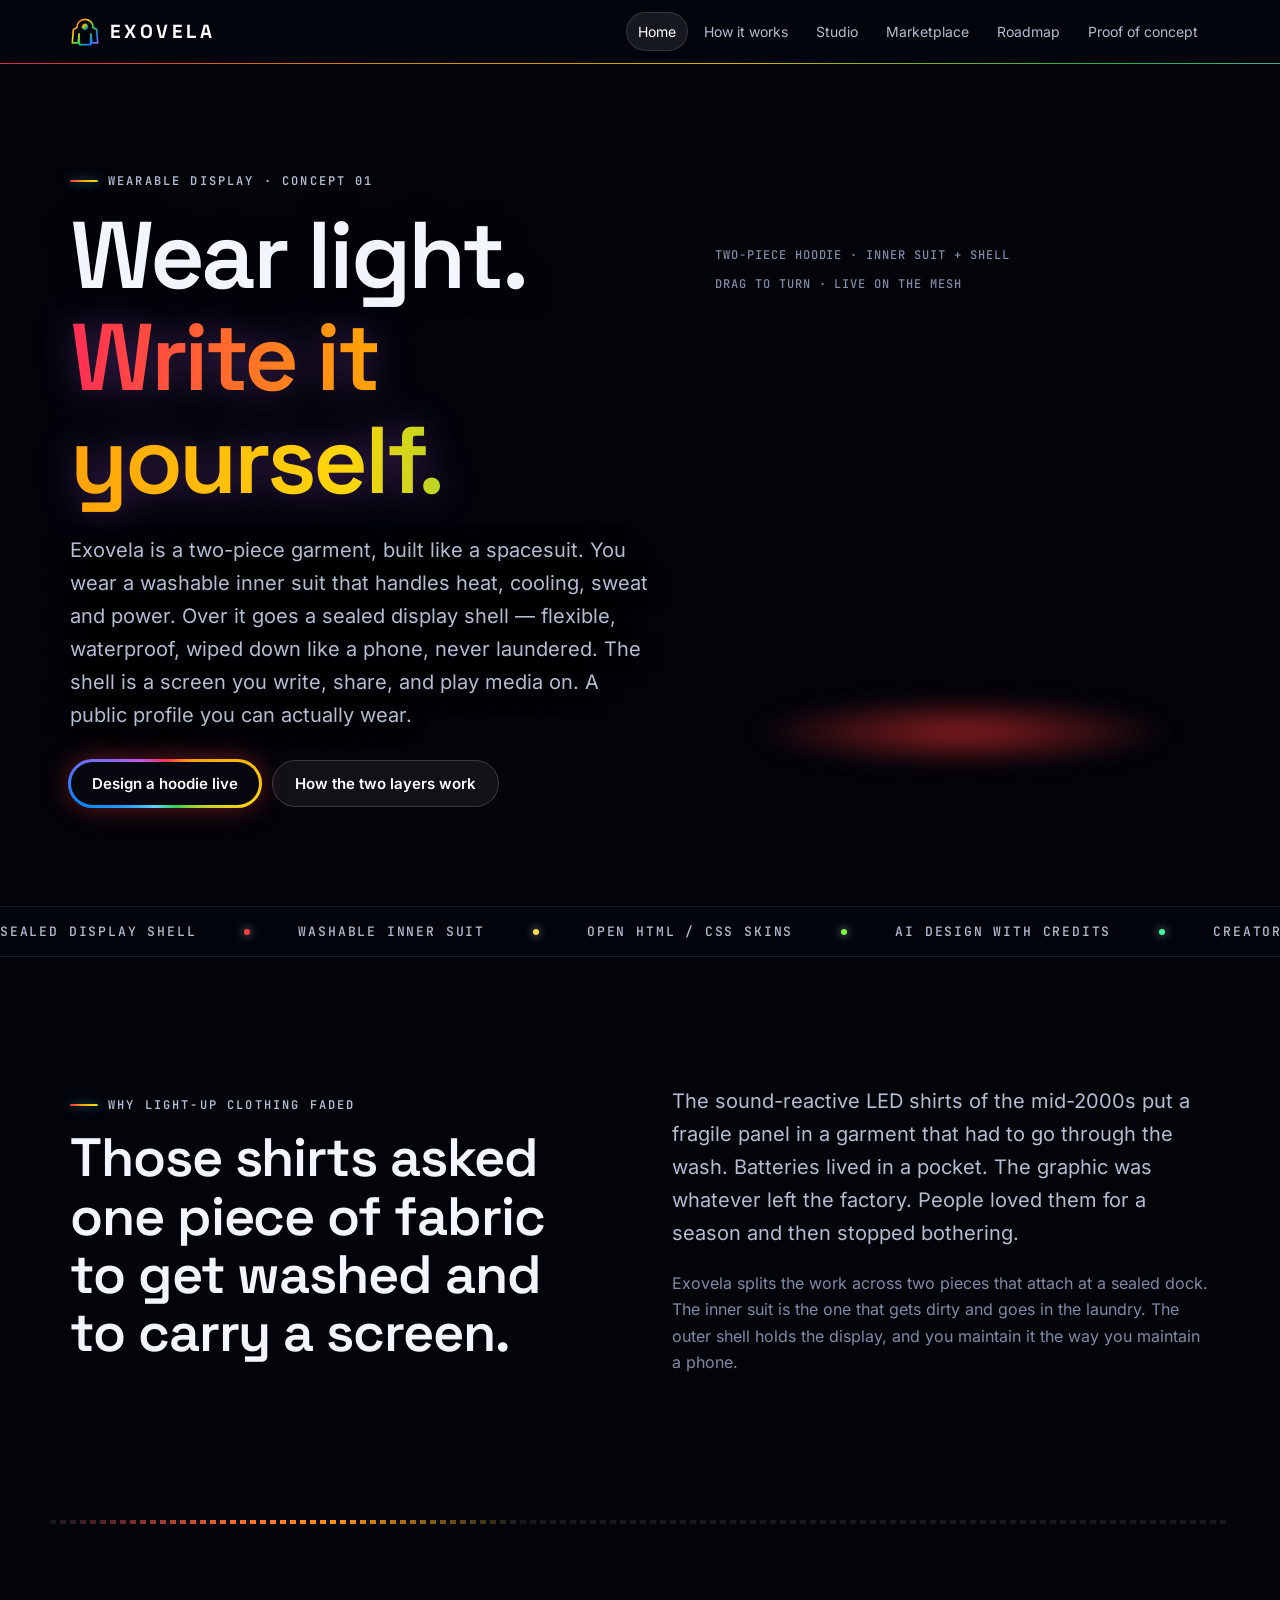
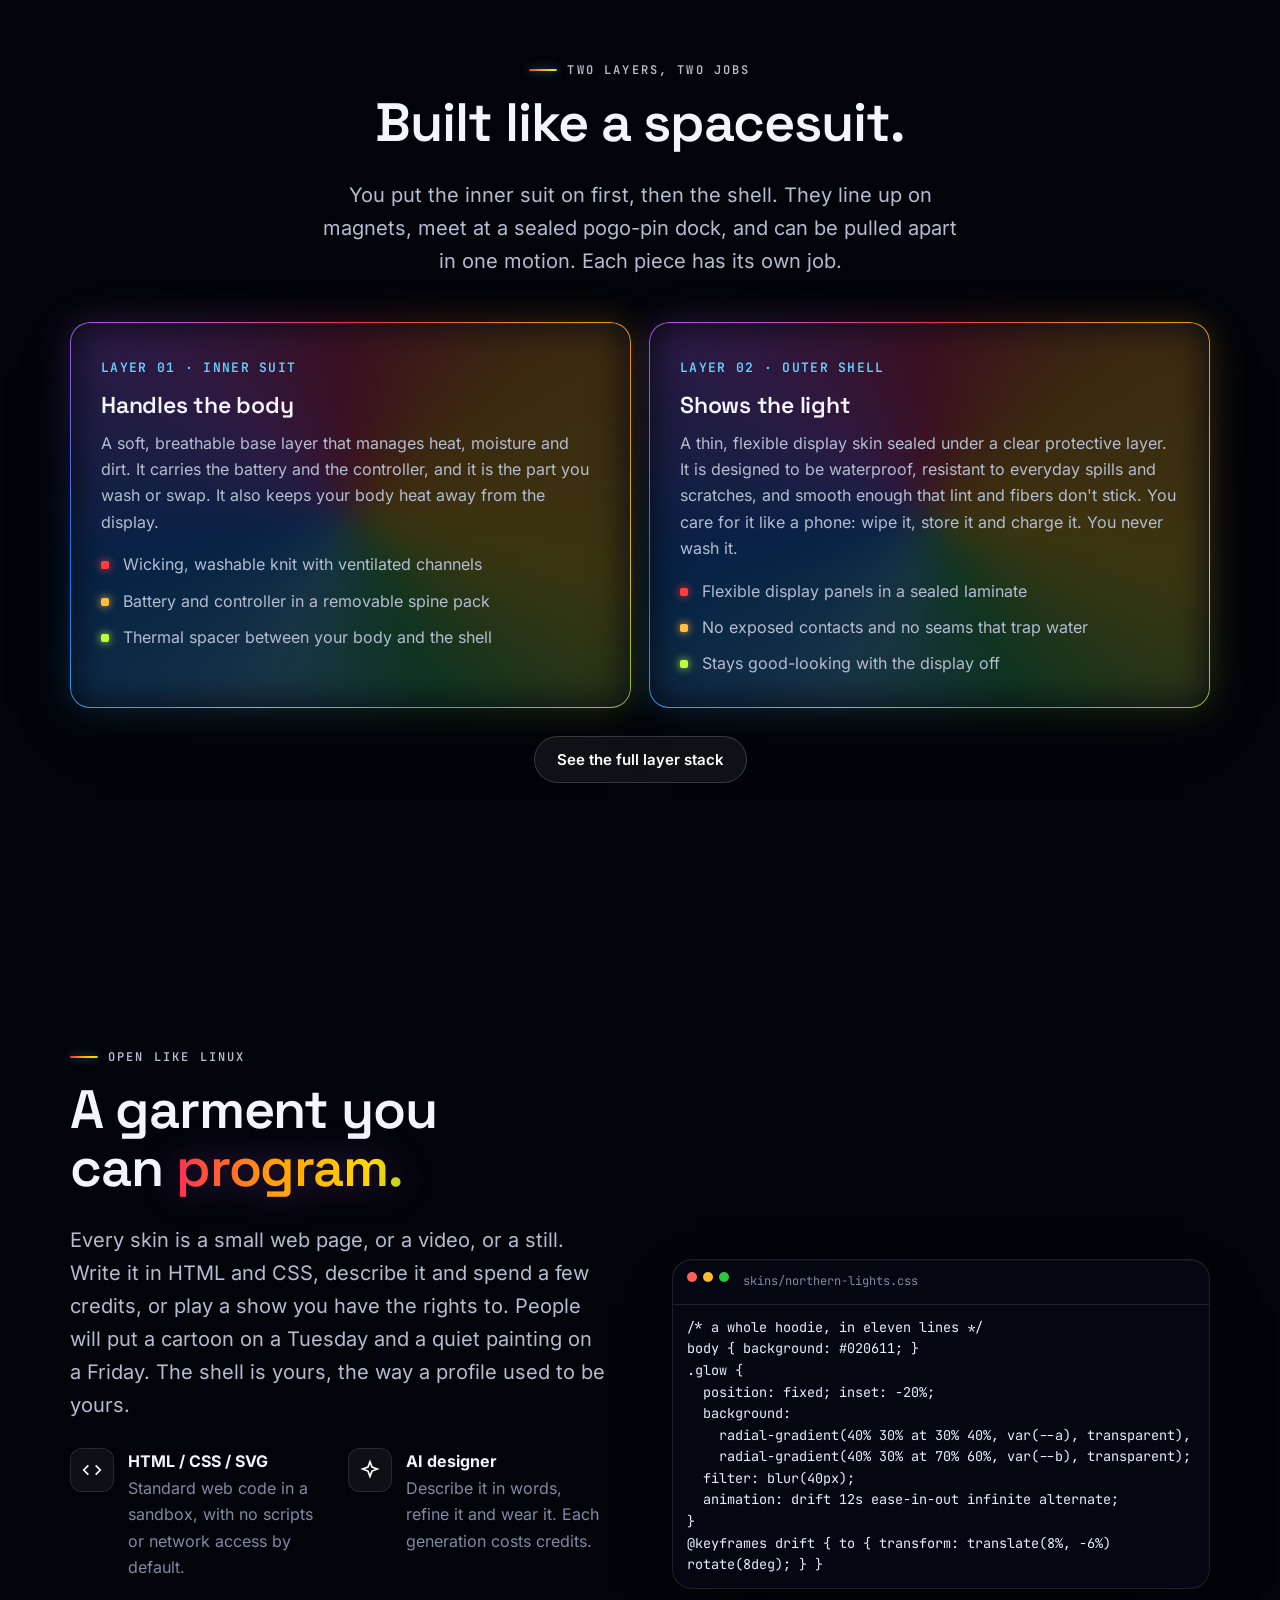
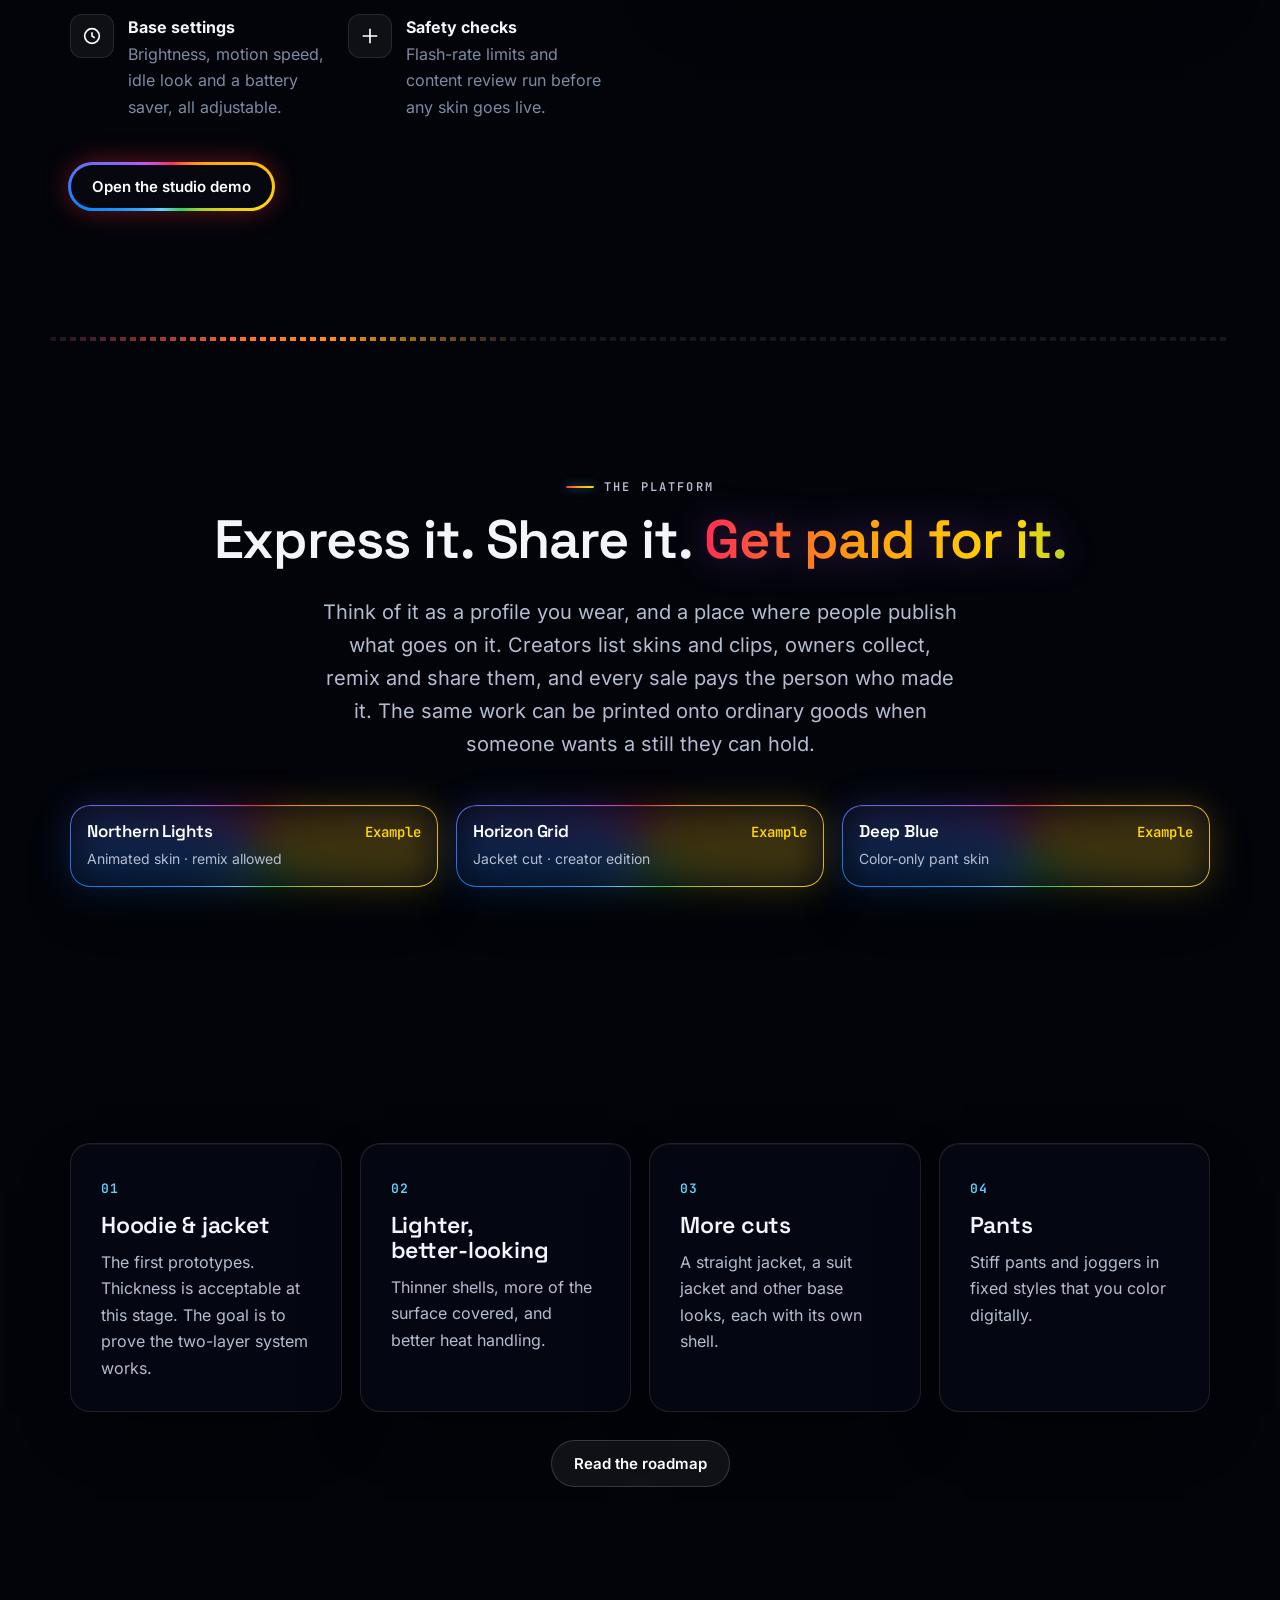
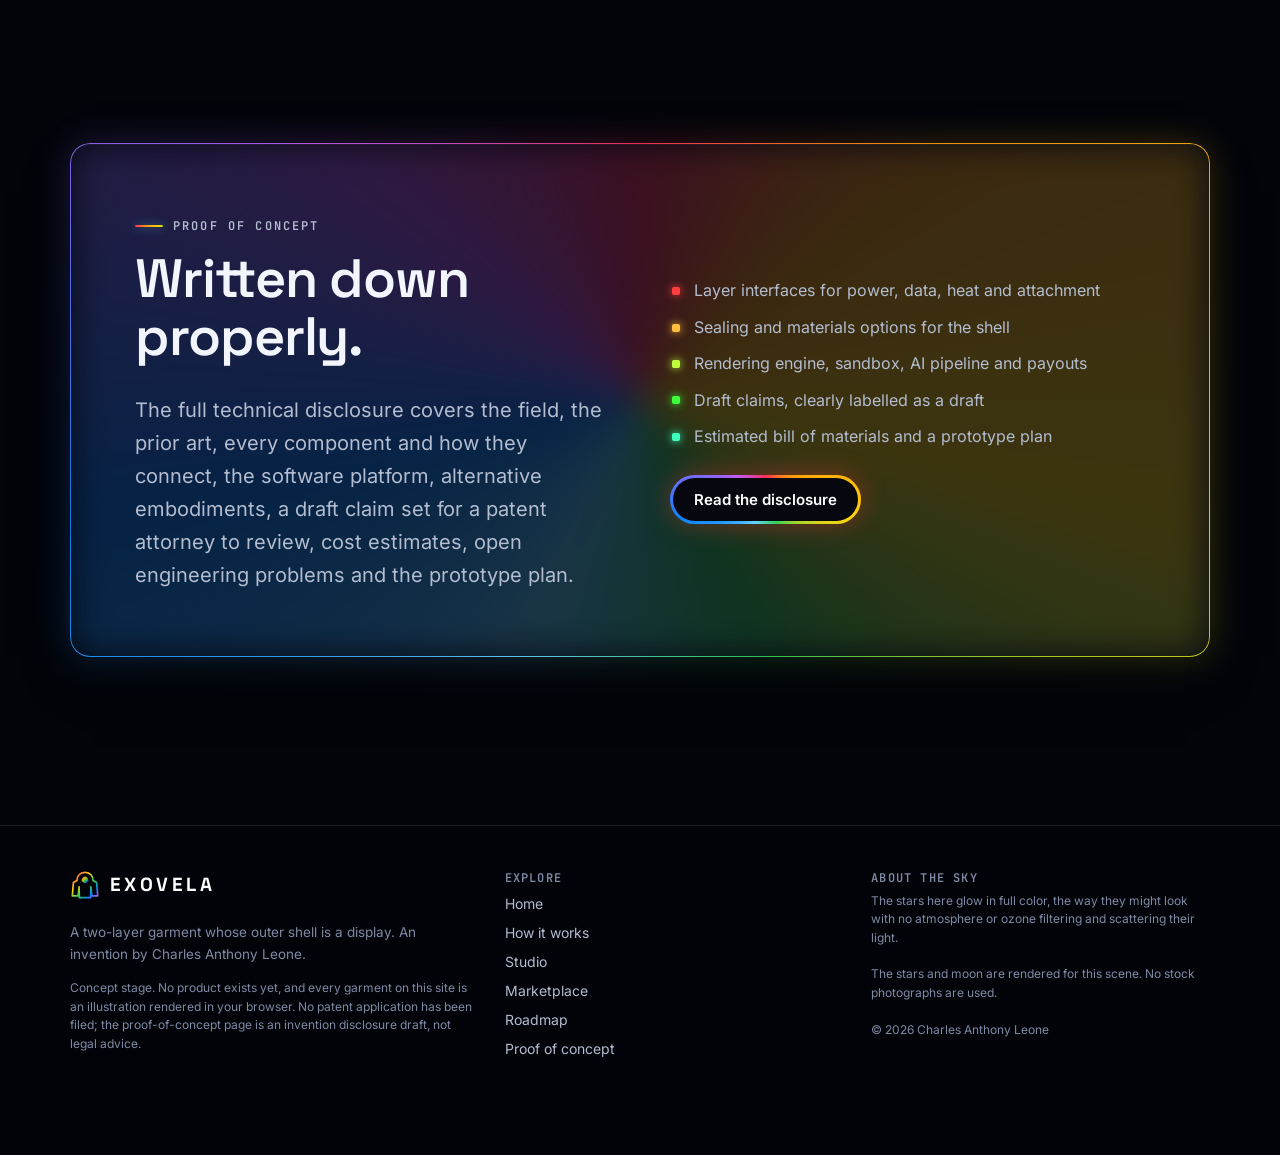
==== commit d11d6ab6: "r1 snapshot (Infectoid build-2 working tree, rejected r1)" ====
--- a/index.html
+++ b/index.html
@@ -2,12 +2,13 @@
 <html lang="en"><head><meta charset="utf-8"><meta name="viewport" content="width=device-width,initial-scale=1,viewport-fit=cover">
 <title>Exovela | The garment that is a screen</title><meta name="description" content="Exovela is a two-layer garment: a washable inner suit that handles your body, and a sealed display shell you design like software. Concept and invention disclosure by Charles Anthony Leone."><meta name="theme-color" content="#02040a">
 <meta property="og:type" content="website"><meta property="og:title" content="Exovela | The garment that is a screen"><meta property="og:description" content="Exovela is a two-layer garment: a washable inner suit that handles your body, and a sealed display shell you design like software. Concept and invention disclosure by Charles Anthony Leone.">
-<link rel="icon" href="assets/favicon.svg" type="image/svg+xml"><link rel="preload" href="assets/sky/moon.webp" as="image">
+<link rel="icon" href="assets/favicon.svg" type="image/svg+xml">
 <link rel="preload" href="assets/fonts/space-grotesk.woff2" as="font" type="font/woff2" crossorigin>
-<link rel="stylesheet" href="assets/site.css"></head>
+<link rel="stylesheet" href="assets/site.css">
+<script type="importmap">{"imports":{"three":"./assets/vendor/three.module.min.js"}}</script>
+</head>
 <body class="page-home">
-<div class="scene" aria-hidden="true"><div id="scene-fb" class="scene-fallback"></div><canvas id="scene-gl" class="scene-gl"></canvas><canvas id="scene-2d" class="scene-2d"></canvas></div>
-<canvas id="scene-top" class="scene-top" aria-hidden="true"></canvas>
+
 <div class="page">
 <a class="skip-link" href="#main">Skip to content</a>
 <header class="site-header"><div class="header-inner">
@@ -21,7 +22,7 @@
     <div>
       <p class="eyebrow">Wearable display · Concept 01</p>
       <h1>Wear light.<br><span class="neon-text">Write it yourself.</span></h1>
-      <p class="lede">Exovela is a two-layer garment. An inner suit handles your body: heat, sweat, dirt and power. A sealed outer shell is a full display you care for like a phone and never wash. What it shows is up to you: code it in HTML and CSS, describe it to an AI, or wear something made by another creator.</p>
+      <p class="lede">Exovela is a two-piece garment, built like a spacesuit. You wear a washable inner suit that handles heat, cooling, sweat and power. Over it goes a sealed display shell — flexible, waterproof, wiped down like a phone, never laundered. The shell is a screen you write, share, and play media on. A public profile you can actually wear.</p>
       <div class="actions">
         <a class="btn btn-led" href="studio.html"><span>Design a hoodie live</span></a>
         <a class="btn" href="how-it-works.html">How the two layers work</a>
@@ -29,8 +30,8 @@
     </div>
     <div class="hero-stage reveal">
       <div class="stage-ring" aria-hidden="true"></div>
-      <div data-garment data-cut="hoodie" data-preset="spectrum" data-cycle="spectrum,aurora,scanline,grid,rain,pulse" data-every="6500"></div>
-      <div class="stage-caption"><span>Prototype 01 · Hoodie</span><span>Rendered live · not a photo</span></div>
+      <div data-garment data-cut="hoodie" data-skin="aurora" data-cycle="aurora,cartoon,solstice,pulse,profile,overdrive" data-every="8000"></div>
+      <div class="stage-caption"><span>Two-piece hoodie · inner suit + shell</span><span>Drag to turn · live on the mesh</span></div>
     </div>
   </div>
 </section>
@@ -44,11 +45,11 @@
   <div class="wrap split">
     <div class="reveal">
       <p class="eyebrow">Why light-up clothing faded</p>
-      <h2>The lights were never the problem. <span class="neon-text">The laundry was.</span></h2>
+      <h2>Those shirts asked one piece of fabric to get washed and to carry a screen.</h2>
     </div>
     <div class="reveal">
-      <p class="lede">The sound-reactive LED shirts of the 2000s were a hit for a season and then disappeared. They put fragile electronics into a garment that has to be washed, sweated in and folded. Panels cracked, batteries had to be pulled out, and once the novelty wore off, nobody wanted the hassle.</p>
-      <p class="muted">Exovela separates the two jobs a garment does. The part that touches your skin gets washed. The part that shows light never does. Once those two are apart, a garment can carry a real display.</p>
+      <p class="lede">The sound-reactive LED shirts of the mid-2000s put a fragile panel in a garment that had to go through the wash. Batteries lived in a pocket. The graphic was whatever left the factory. People loved them for a season and then stopped bothering.</p>
+      <p class="muted">Exovela splits the work across two pieces that attach at a sealed dock. The inner suit is the one that gets dirty and goes in the laundry. The outer shell holds the display, and you maintain it the way you maintain a phone.</p>
     </div>
   </div>
 </section>
@@ -57,7 +58,7 @@
 
 <section class="section">
   <div class="wrap">
-    <div class="center reveal"><p class="eyebrow">Two layers, two jobs</p><h2>Built like a spacesuit.</h2><p class="lede">You put the inner suit on first, then the shell. Each layer does its own work, and they connect at a single sealed dock.</p></div>
+    <div class="center reveal"><p class="eyebrow">Two layers, two jobs</p><h2>Built like a spacesuit.</h2><p class="lede">You put the inner suit on first, then the shell. They line up on magnets, meet at a sealed pogo-pin dock, and can be pulled apart in one motion. Each piece has its own job.</p></div>
     <div class="grid g2" style="margin-top:44px">
       <article class="card neon reveal">
         <span class="num">LAYER 01 · INNER SUIT</span>
@@ -81,7 +82,7 @@
     <div class="reveal">
       <p class="eyebrow">Open like Linux</p>
       <h2>A garment you can <span class="neon-text">program.</span></h2>
-      <p class="lede">Every Exovela skin is a small web page. If you write HTML and CSS, you already know how to design one. If you don't, describe what you want and the AI designer builds it for a few credits. Nothing is locked: you can open, fork and remix any skin you're allowed to.</p>
+      <p class="lede">Every skin is a small web page, or a video, or a still. Write it in HTML and CSS, describe it and spend a few credits, or play a show you have the rights to. People will put a cartoon on a Tuesday and a quiet painting on a Friday. The shell is yours, the way a profile used to be yours.</p>
       <div class="grid g2" style="margin-top:26px">
         <div class="feature"><div class="icon"><svg viewBox="0 0 24 24" fill="none" stroke="currentColor" stroke-width="1.8"><path d="M8 7l-5 5 5 5M16 7l5 5-5 5"/></svg></div><div><strong>HTML / CSS / SVG</strong><p class="muted">Standard web code in a sandbox, with no scripts or network access by default.</p></div></div>
         <div class="feature"><div class="icon"><svg viewBox="0 0 24 24" fill="none" stroke="currentColor" stroke-width="1.8"><path d="M12 3l2.2 5.8L20 11l-5.8 2.2L12 19l-2.2-5.8L4 11l5.8-2.2z"/></svg></div><div><strong>AI designer</strong><p class="muted">Describe it in words, refine it and wear it. Each generation costs credits.</p></div></div>
@@ -113,11 +114,11 @@
 
 <section class="section">
   <div class="wrap">
-    <div class="center reveal"><p class="eyebrow">The platform</p><h2>Express it. Share it. <span class="neon-text">Get paid for it.</span></h2><p class="lede">The garment works like a console and the skins work like its games. Creators publish skins, owners buy or remix them, and every sale pays the creator. The same designs can also be printed onto physical goods on demand.</p></div>
+    <div class="center reveal"><p class="eyebrow">The platform</p><h2>Express it. Share it. <span class="neon-text">Get paid for it.</span></h2><p class="lede">Think of it as a profile you wear, and a place where people publish what goes on it. Creators list skins and clips, owners collect, remix and share them, and every sale pays the person who made it. The same work can be printed onto ordinary goods when someone wants a still they can hold.</p></div>
     <div class="grid g3" style="margin-top:44px">
-      <a class="card listing neon reveal" href="marketplace.html" style="text-decoration:none"><div data-garment data-cut="hoodie" data-preset="aurora"></div><div class="listing-meta"><h3>Northern Lights</h3><span class="price">Example</span></div><p class="muted" style="margin:6px 0 0;font-size:14px">Animated skin · remix allowed</p></a>
-      <a class="card listing neon reveal" href="marketplace.html" style="text-decoration:none"><div data-garment data-cut="jacket" data-preset="grid"></div><div class="listing-meta"><h3>Horizon Grid</h3><span class="price">Example</span></div><p class="muted" style="margin:6px 0 0;font-size:14px">Jacket cut · creator edition</p></a>
-      <a class="card listing neon reveal" href="marketplace.html" style="text-decoration:none"><div data-garment data-cut="joggers" data-preset="solid"></div><div class="listing-meta"><h3>Deep Blue</h3><span class="price">Example</span></div><p class="muted" style="margin:6px 0 0;font-size:14px">Color-only pant skin</p></a>
+      <a class="card listing neon reveal" href="marketplace.html" style="text-decoration:none"><div data-garment data-cut="hoodie" data-skin="aurora" data-spin="0"></div><div class="listing-meta"><h3>Northern Lights</h3><span class="price">Example</span></div><p class="muted" style="margin:6px 0 0;font-size:14px">Animated skin · remix allowed</p></a>
+      <a class="card listing neon reveal" href="marketplace.html" style="text-decoration:none"><div data-garment data-cut="jacket" data-skin="grid" data-spin="0"></div><div class="listing-meta"><h3>Horizon Grid</h3><span class="price">Example</span></div><p class="muted" style="margin:6px 0 0;font-size:14px">Jacket cut · creator edition</p></a>
+      <a class="card listing neon reveal" href="marketplace.html" style="text-decoration:none"><div data-garment data-cut="joggers" data-skin="solstice" data-spin="0"></div><div class="listing-meta"><h3>Deep Blue</h3><span class="price">Example</span></div><p class="muted" style="margin:6px 0 0;font-size:14px">Color-only pant skin</p></a>
     </div>
   </div>
 </section>
@@ -152,16 +153,12 @@
 <div class="footer-links"><span class="label">Explore</span><a href="index.html">Home</a><a href="how-it-works.html">How it works</a><a href="studio.html">Studio</a><a href="marketplace.html">Marketplace</a><a href="roadmap.html">Roadmap</a><a href="proof-of-concept.html">Proof of concept</a></div>
 <div class="footer-links"><span class="label">About the sky</span>
 <p class="fine">The stars here glow in full color, the way they might look with no atmosphere or ozone filtering and scattering their light.</p>
-<p class="fine">Milky Way: <a href="https://www.eso.org/public/images/eso0932a/" rel="noopener">ESO/S. Brunier</a>, CC BY 4.0 · Moon: <a href="https://commons.wikimedia.org/wiki/File:FullMoon2010.jpg" rel="noopener">Gregory H. Revera</a>, CC BY-SA 3.0</p>
+<p class="fine">The stars and moon are rendered for this scene. No stock photographs are used.</p>
 <p class="fine">© <span id="year">2026</span> Charles Anthony Leone</p></div>
 </div></footer>
 </div>
-<div class="scene-set">
-<div id="scene-panel" class="scene-panel" role="dialog" aria-label="Scene settings" hidden>
-<label><input type="checkbox" id="set-ocean"> Ocean animation</label>
-<label><input type="checkbox" id="set-sky"> Star &amp; sky animation</label>
-<p>Off shows a still frame. Defaults follow your system's reduced-motion setting.</p></div>
-<button id="gear" class="scene-gear" aria-expanded="false" aria-label="Scene settings" title="Scene settings"><svg viewBox="0 0 24 24" width="18" height="18" aria-hidden="true"><path fill="currentColor" d="M19.4 13a7.5 7.5 0 0 0 0-2l2-1.6-2-3.4-2.4 1a7 7 0 0 0-1.7-1L15 3.5h-4l-.4 2.5a7 7 0 0 0-1.7 1l-2.4-1-2 3.4L6.6 11a7.5 7.5 0 0 0 0 2l-2 1.6 2 3.4 2.4-1a7 7 0 0 0 1.7 1l.4 2.5h4l.4-2.5a7 7 0 0 0 1.7-1l2.4 1 2-3.4zM13 15.5a3.5 3.5 0 1 1 0-7 3.5 3.5 0 0 1 0 7z" transform="translate(-1 0)"/></svg></button>
-</div>
-<script src="assets/scene.js" defer></script><script src="assets/ledwaves.js" defer></script><script src="assets/site.js" defer></script><script src="assets/garment.js" defer></script>
+
+<script src="assets/site.js" defer></script>
+<script type="module" src="assets/main.js"></script>
+
 </body></html>
--- a/assets/site.css
+++ b/assets/site.css
@@ -274,3 +274,73 @@
 .hero .neon-text,.page-hero .neon-text{text-shadow:none}
 
 .glow-text,.btn-led,.stage-ring,.ticker-track span::after,.list li::before,.phase::before,.chip[aria-pressed=true],.preset[aria-pressed=true]{animation-name:hue;animation-duration:14s;animation-timing-function:linear;animation-iteration-count:infinite}
+.tag{background:rgba(5,6,14,.62);-webkit-backdrop-filter:blur(8px);backdrop-filter:blur(8px);color:#cfd6e6}
+.stage-caption{flex-wrap:wrap}
+@media (max-width:1020px){.toc ol{grid-template-columns:repeat(auto-fill,minmax(150px,1fr))}.toc a{padding:5px 8px;font-size:13px}}
+@media (max-width:520px){.tabs{display:grid;grid-template-columns:1fr 1fr;border-radius:18px}.tabs button{border-radius:12px}}
+
+/* --- build 2: 3D garments + pier --- */
+.scene{position:fixed;inset:0;z-index:0;pointer-events:none;background:#02040a}
+.scene-gl{position:fixed;inset:0;width:100vw;height:100vh;display:block}
+.scene-fallback{position:fixed;inset:0;display:none;background:radial-gradient(60% 18% at 32% 60%,rgba(150,170,200,.10),transparent 70%),linear-gradient(to bottom,#010309 0%,#050b16 52%,#0c1522 59.6%,#050b14 60.4%,#01050b 100%)}
+.scene-fallback.on{display:block}
+.led-waves{display:none}
+
+.garment-3d{position:relative;aspect-ratio:4/5;width:100%;cursor:grab;touch-action:none}
+.garment-3d:active{cursor:grabbing}
+.garment-3d .garment-canvas{position:absolute;inset:0;width:100%;height:100%;display:block;background:transparent}
+.garment-3d .garment-caption{position:absolute;left:0;right:0;bottom:0;pointer-events:none}
+.garment-glow{display:none} /* old */
+.garment-body,.garment-skin,.garment-lines{display:none}
+
+.hero-stage{position:relative;justify-self:center;width:min(100%,520px);min-height:520px}
+.hero-stage .garment-3d{width:100%;height:min(72vh,640px);aspect-ratio:auto}
+@media (max-width:880px){.hero-stage{width:min(100%,440px);min-height:420px;margin-top:10px}.hero-stage .garment-3d{height:min(62vh,520px)}}
+
+.listing .garment-3d{max-width:240px;margin:0 auto 10px;height:260px;aspect-ratio:auto}
+.preview .garment-3d,.preview #stage{max-width:440px;margin:0 auto;height:520px;aspect-ratio:auto;width:100%}
+@media (max-width:980px){.preview .garment-3d,.preview #stage{height:420px}}
+
+/* exploded / section viewer */
+.viewer-tools{display:flex;flex-wrap:wrap;gap:8px;margin:16px 0 8px}
+.layer-legend{display:grid;grid-template-columns:repeat(auto-fit,minmax(180px,1fr));gap:10px;margin-top:14px}
+.layer-legend span{display:flex;align-items:center;gap:8px;font-size:13.5px;color:var(--dim)}
+.sw{width:10px;height:10px;border-radius:50%;display:inline-block;box-shadow:0 0 8px currentColor}
+
+.print-actions{display:flex;flex-wrap:wrap;gap:10px;margin-top:18px}
+@media print{
+  .scene,.scene-set,.site-header,.menu-toggle,.print-actions,.read-progress{display:none!important}
+  body,.page,.doc,.card{background:#fff!important;color:#111!important;box-shadow:none!important;backdrop-filter:none!important}
+  .doc p,.doc li,p,h1,h2,h3{color:#111!important;text-shadow:none!important}
+  a{color:#111!important}
+  .page{max-width:none}
+}
+
+.preset-swatch{display:block;height:84px;background:#0b0d14 center/cover no-repeat}
+.preset span small{display:block;font-weight:500;color:var(--faint);font-size:11px;margin-top:2px}
+
+.preview .garment-3d,.preview #stage{aspect-ratio:auto;height:520px;max-height:none;width:100%}
+#assembly.garment-3d,#assembly{aspect-ratio:16/11;height:auto!important;max-height:640px;min-height:420px}
+.hero-stage .garment-3d{aspect-ratio:4/5;height:auto;max-height:min(72vh,680px)}
+.patent-fig{background:#fff;border-radius:10px;padding:10px 10px 4px;margin:22px 0}
+.patent-fig img{width:100%;height:auto;display:block;background:#fff}
+.patent-fig figcaption{color:var(--dim);font-size:14px;margin:8px 6px 6px}
+@media print{
+  .toc,.site-footer,.ticker,.settings,.menu-toggle,.print-actions,.read-progress,.scene,.scene-top,.scene-set,.led-waves{display:none!important}
+  body,html,.page,.doc,.card,.doc-layout{background:#fff!important;color:#111!important;box-shadow:none!important;backdrop-filter:none!important}
+  .doc-layout{display:block!important}
+  .patent-fig{break-inside:avoid;page-break-inside:avoid;border:0;padding:0}
+  .callout{border:1px solid #111;background:#fff!important;color:#111!important}
+  h1,h2,h3{break-after:avoid}
+  .page-hero{padding:0!important}
+}
+
+@media print{
+  .callout,.callout *,.patent-fig figcaption,figcaption,.muted,.fine,.dim,.tag,.neon-text,strong,em{
+    color:#111!important;
+    background:transparent!important;
+    -webkit-text-fill-color:#111!important;
+    text-shadow:none!important;
+  }
+  .tag{border:1px solid #111;border-radius:999px;padding:2px 8px}
+}
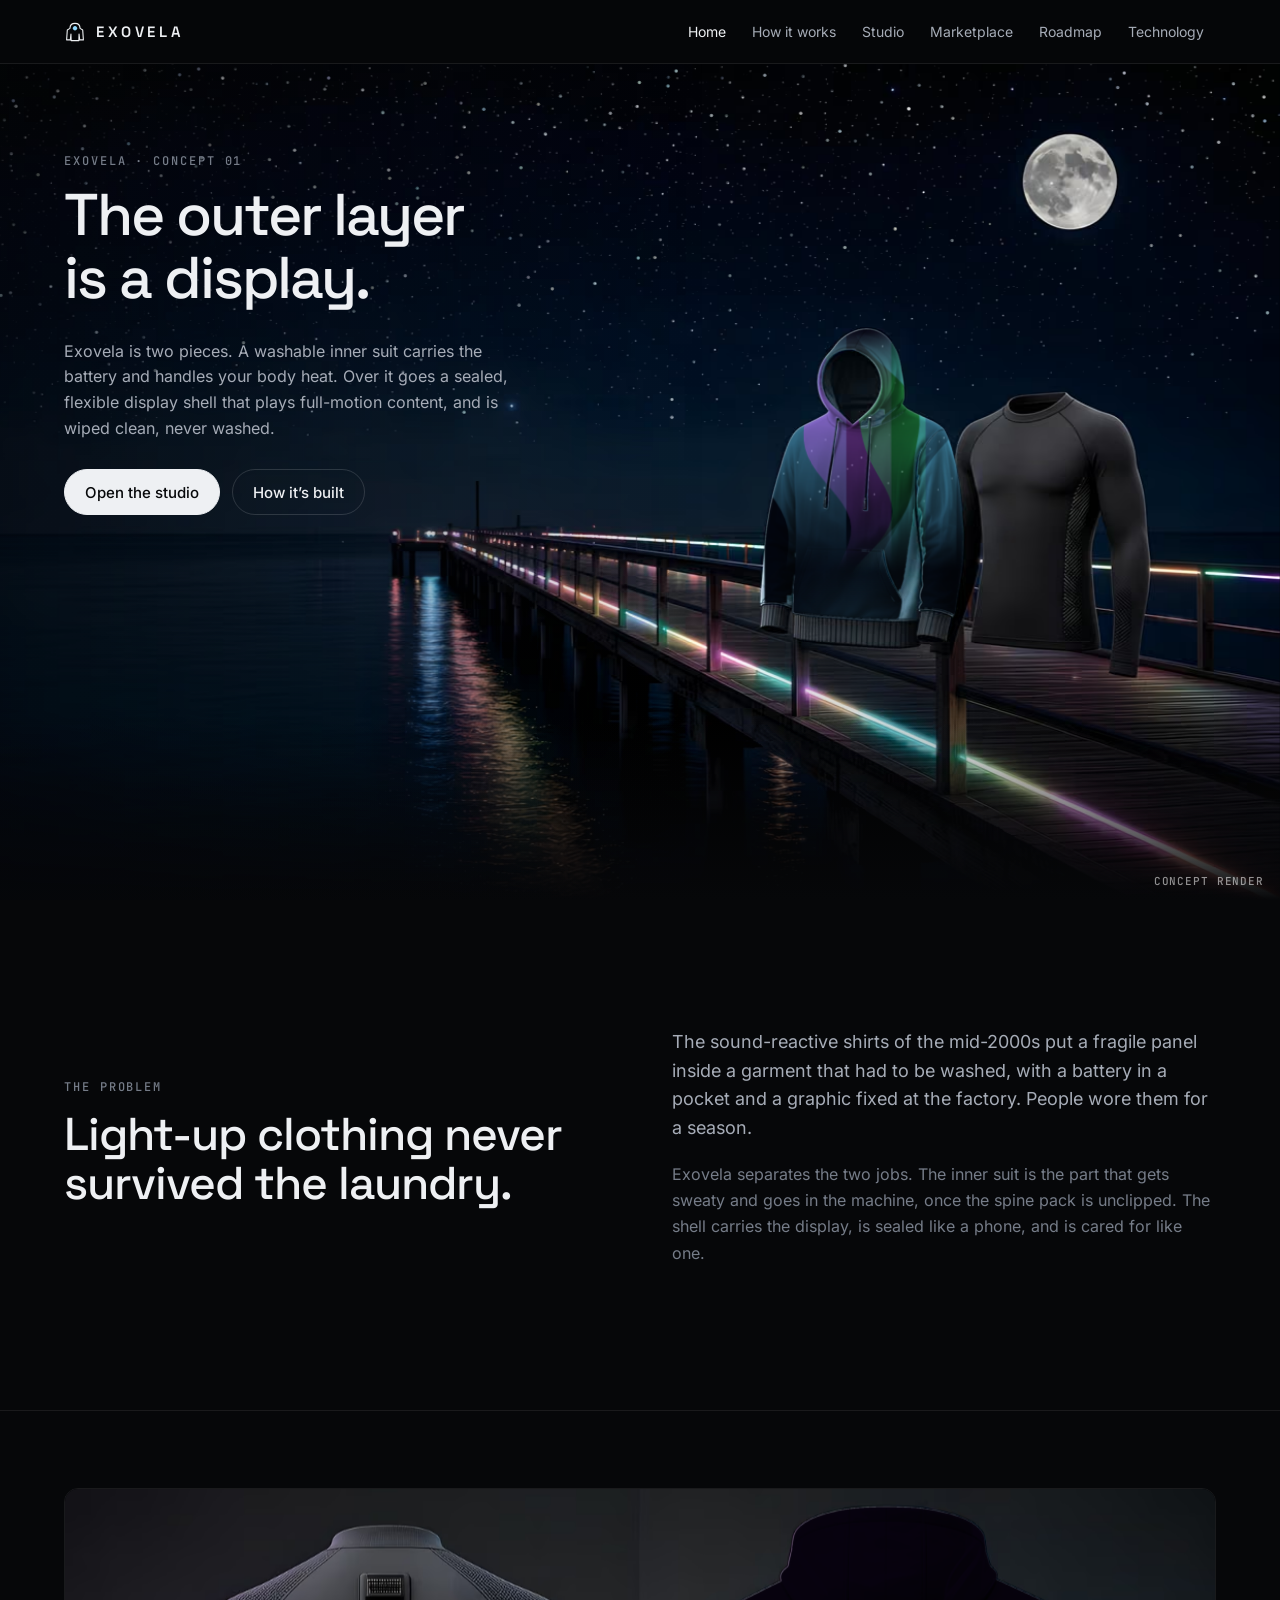
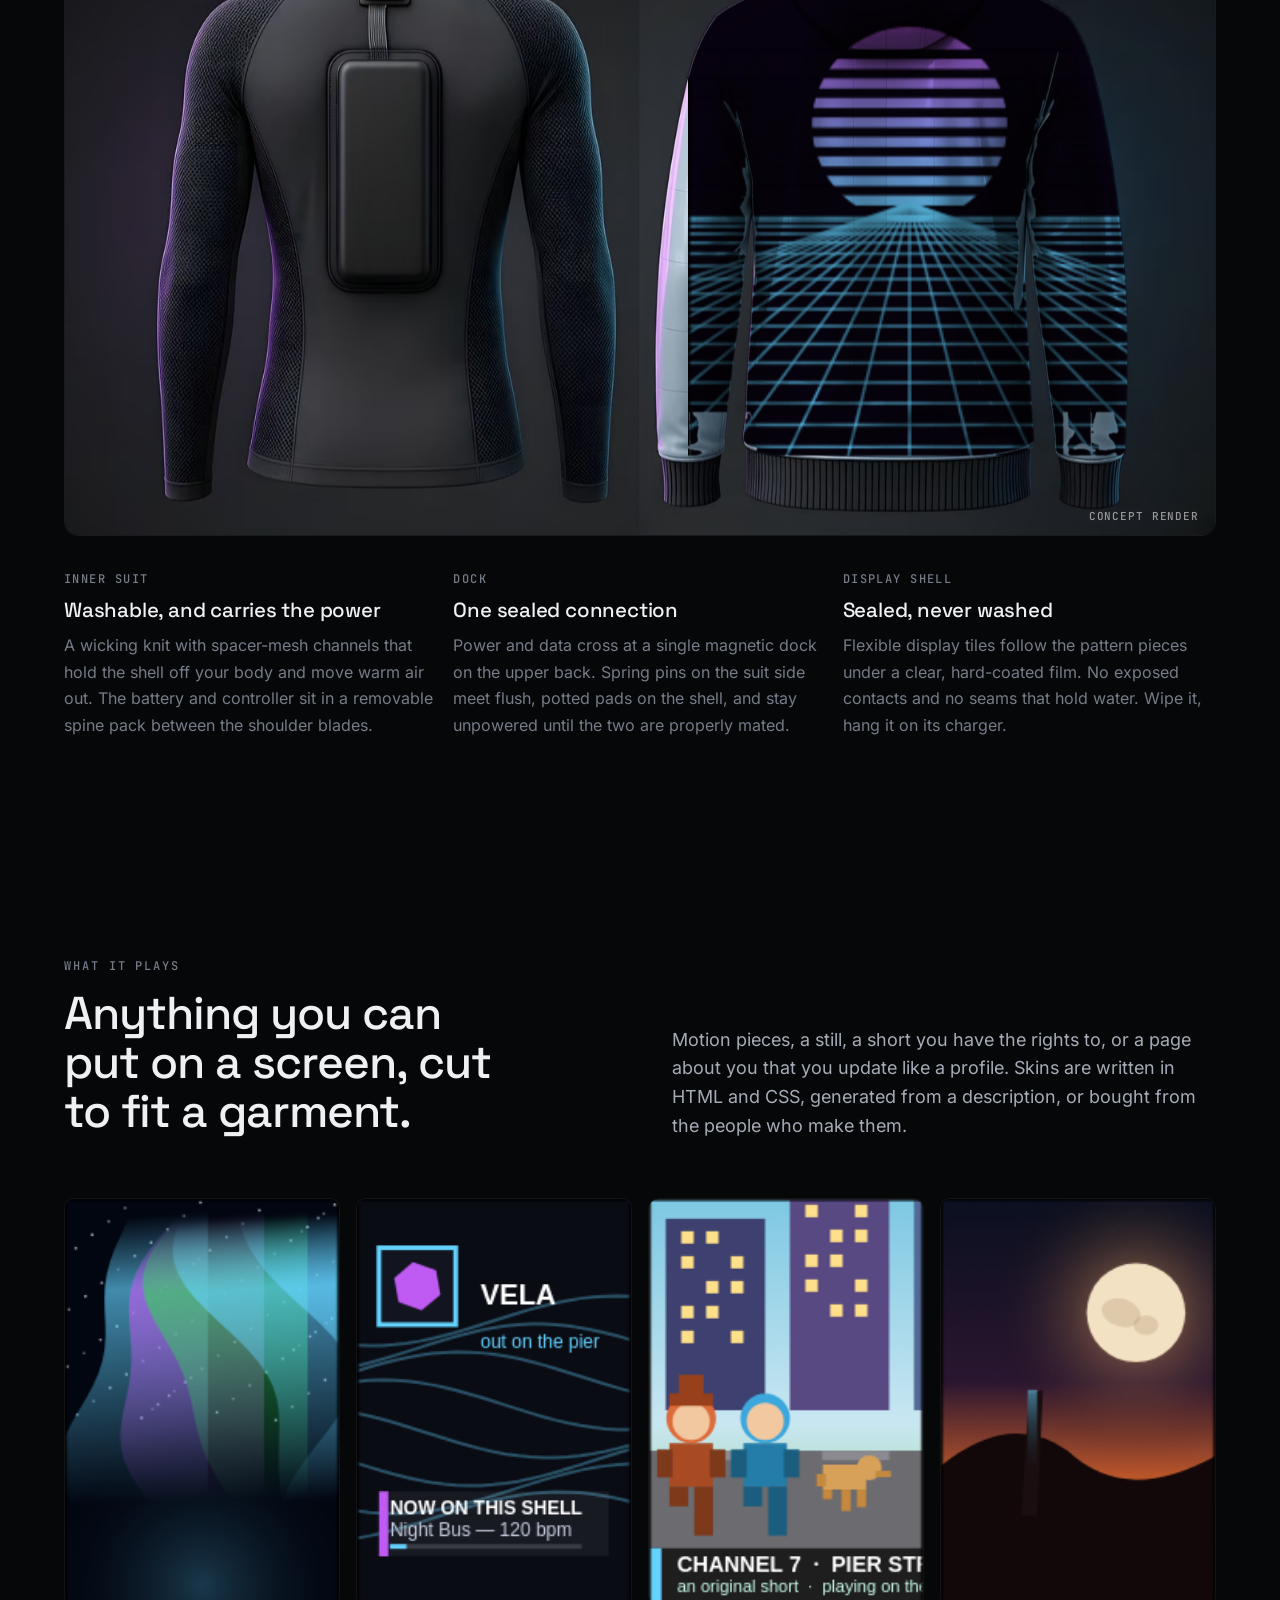
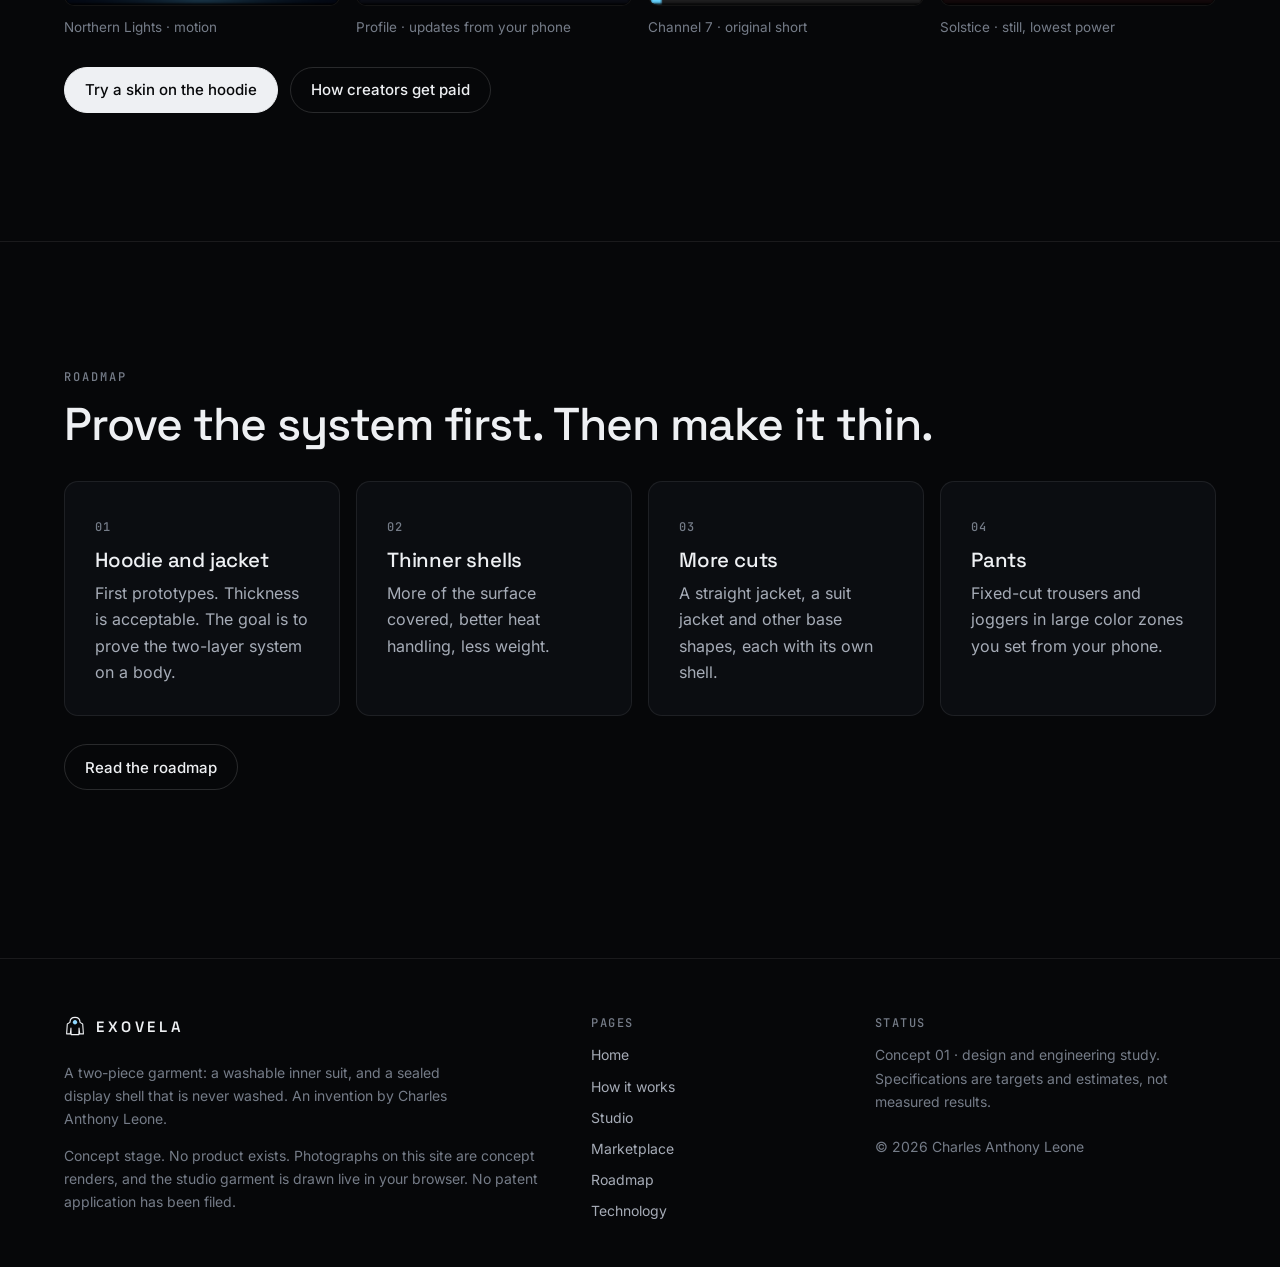
==== commit b129e55f: "r2: photoreal composite hero and rear view, restrained design system, figures, no WebGL outside stud" ====
--- a/index.html
+++ b/index.html
@@ -1,10 +1,10 @@
 <!doctype html>
 <html lang="en"><head><meta charset="utf-8"><meta name="viewport" content="width=device-width,initial-scale=1,viewport-fit=cover">
-<title>Exovela | The garment that is a screen</title><meta name="description" content="Exovela is a two-layer garment: a washable inner suit that handles your body, and a sealed display shell you design like software. Concept and invention disclosure by Charles Anthony Leone."><meta name="theme-color" content="#02040a">
-<meta property="og:type" content="website"><meta property="og:title" content="Exovela | The garment that is a screen"><meta property="og:description" content="Exovela is a two-layer garment: a washable inner suit that handles your body, and a sealed display shell you design like software. Concept and invention disclosure by Charles Anthony Leone.">
+<title>Exovela | A garment whose outer layer is a display</title><meta name="description" content="Exovela is a two-piece garment: a washable inner suit that carries the battery and handles body heat, and a sealed, flexible display shell that is wiped clean and never washed. Concept by Charles Anthony Leone."><meta name="theme-color" content="#02040a">
+<meta property="og:type" content="website"><meta property="og:title" content="Exovela | A garment whose outer layer is a display"><meta property="og:description" content="Exovela is a two-piece garment: a washable inner suit that carries the battery and handles body heat, and a sealed, flexible display shell that is wiped clean and never washed. Concept by Charles Anthony Leone.">
 <link rel="icon" href="assets/favicon.svg" type="image/svg+xml">
 <link rel="preload" href="assets/fonts/space-grotesk.woff2" as="font" type="font/woff2" crossorigin>
-<link rel="stylesheet" href="assets/site.css">
+<link rel="stylesheet" href="assets/site.css"><link rel="preload" as="image" type="image/avif" imagesrcset="assets/img/hero-960.avif 960w, assets/img/hero-1440.avif 1440w, assets/img/hero-1920.avif 1920w, assets/img/hero-2560.avif 2560w, assets/img/hero-3840.avif 3840w" imagesizes="(max-width: 900px) 1000px, 100vw" fetchpriority="high">
 <script type="importmap">{"imports":{"three":"./assets/vendor/three.module.min.js"}}</script>
 </head>
 <body class="page-home">
@@ -12,153 +12,106 @@
 <div class="page">
 <a class="skip-link" href="#main">Skip to content</a>
 <header class="site-header"><div class="header-inner">
-<a class="brand" href="index.html" aria-label="Exovela home"><svg class="brand-mark" viewBox="0 0 32 32" aria-hidden="true"><defs><linearGradient id="bm" x1="0" y1="0" x2="1" y2="1"><stop offset="0" stop-color="#ff2d55"/><stop offset=".35" stop-color="#ffd60a"/><stop offset=".6" stop-color="#30d158"/><stop offset=".8" stop-color="#0a84ff"/><stop offset="1" stop-color="#bf5af2"/></linearGradient></defs><path d="M16 2.5C10.5 2.5 7.5 6.6 7.4 11.2L3.6 13.4 2.5 27.5h6.2l1-9.6.3 11.6h12l.3-11.6 1 9.6h6.2l-1.1-14.1-3.8-2.2C24.5 6.6 21.5 2.5 16 2.5Z" fill="none" stroke="url(#bm)" stroke-width="1.8" stroke-linejoin="round"/><path d="M12.5 10.8c.4-2.4 1.6-3.8 3.5-3.8s3.1 1.4 3.5 3.8c-.9 2-2.1 3-3.5 3s-2.6-1-3.5-3Z" fill="url(#bm)" opacity=".9"/></svg><span class="brand-name">EXOVELA</span></a>
+<a class="brand" href="index.html" aria-label="Exovela home"><svg class="brand-mark" viewBox="0 0 32 32" aria-hidden="true"><path d="M16 3.5c-4.6 0-7.2 3.3-7.4 7.2L4.8 13 3.8 27.5h5.4l.9-8.6.3 9.6h11.2l.3-9.6.9 8.6h5.4L27.2 13l-3.8-2.3C23.2 6.8 20.6 3.5 16 3.5Z" fill="none" stroke="currentColor" stroke-width="1.6" stroke-linejoin="round"/><path d="M12.6 11c.4-2.3 1.6-3.6 3.4-3.6s3 1.3 3.4 3.6c-.9 1.9-2 2.8-3.4 2.8s-2.5-.9-3.4-2.8Z" fill="#8fd8ff"/></svg><span class="brand-name">EXOVELA</span></a>
 <button class="menu-toggle" type="button" aria-expanded="false" aria-controls="site-nav">Menu</button>
-<nav id="site-nav" class="site-nav" aria-label="Main"><a href="index.html">Home</a><a href="how-it-works.html">How it works</a><a href="studio.html">Studio</a><a href="marketplace.html">Marketplace</a><a href="roadmap.html">Roadmap</a><a href="proof-of-concept.html">Proof of concept</a></nav>
+<nav id="site-nav" class="site-nav" aria-label="Main"><a href="index.html">Home</a><a href="how-it-works.html">How it works</a><a href="studio.html">Studio</a><a href="marketplace.html">Marketplace</a><a href="roadmap.html">Roadmap</a><a href="proof-of-concept.html">Technology</a></nav>
 </div></header>
 <main id="main" tabindex="-1">
 <section class="hero">
-  <div class="wrap split">
-    <div>
-      <p class="eyebrow">Wearable display · Concept 01</p>
-      <h1>Wear light.<br><span class="neon-text">Write it yourself.</span></h1>
-      <p class="lede">Exovela is a two-piece garment, built like a spacesuit. You wear a washable inner suit that handles heat, cooling, sweat and power. Over it goes a sealed display shell — flexible, waterproof, wiped down like a phone, never laundered. The shell is a screen you write, share, and play media on. A public profile you can actually wear.</p>
+  <div class="cmp" data-composite='{"fx":0.62,"fxMobile":0.735,"stars":"assets/img/hero-stars.json","led":"assets/img/hero-led.webp","water":"assets/img/hero-water.webp","screen":{"shade":"assets/img/hero-shade.webp","box":[0.640625,0.305556,0.15625,0.398148],"cycle":["aurora","solstice","profile","grid","cartoon"],"every":7000,"spill":[0.72,0.74,0.09]}}'>
+    <div class="cmp-frame">
+      <picture>
+        <source type="image/avif" srcset="assets/img/hero-960.avif 960w, assets/img/hero-1440.avif 1440w, assets/img/hero-1920.avif 1920w, assets/img/hero-2560.avif 2560w, assets/img/hero-3840.avif 3840w" sizes="(max-width: 900px) 1000px, 100vw">
+        <img src="assets/img/hero-1920.webp" srcset="assets/img/hero-960.webp 960w, assets/img/hero-1440.webp 1440w, assets/img/hero-1920.webp 1920w, assets/img/hero-2560.webp 2560w, assets/img/hero-3840.webp 3840w" sizes="(max-width: 900px) 1000px, 100vw" width="3840" height="2160" alt="The Exovela display shell, a hoodie whose surface is lit with moving color, beside the charcoal inner suit, on a wooden pier at night with LED-lit rails and a full moon." fetchpriority="high" decoding="async">
+      </picture>
+    </div>
+    <span class="render-note">Concept render</span>
+  </div>
+  <div class="hero-copy">
+    <div class="inner">
+      <p class="eyebrow">Exovela · Concept 01</p>
+      <h1>The outer layer is a display.</h1>
+      <p class="lede">Exovela is two pieces. A washable inner suit carries the battery and handles your body heat. Over it goes a sealed, flexible display shell that plays full-motion content, and is wiped clean, never washed.</p>
       <div class="actions">
-        <a class="btn btn-led" href="studio.html"><span>Design a hoodie live</span></a>
-        <a class="btn" href="how-it-works.html">How the two layers work</a>
+        <a class="btn btn-led" href="studio.html">Open the studio</a>
+        <a class="btn" href="how-it-works.html">How it’s built</a>
       </div>
     </div>
-    <div class="hero-stage reveal">
-      <div class="stage-ring" aria-hidden="true"></div>
-      <div data-garment data-cut="hoodie" data-skin="aurora" data-cycle="aurora,cartoon,solstice,pulse,profile,overdrive" data-every="8000"></div>
-      <div class="stage-caption"><span>Two-piece hoodie · inner suit + shell</span><span>Drag to turn · live on the mesh</span></div>
-    </div>
-  </div>
-</section>
-
-<div class="ticker" aria-hidden="true"><div class="ticker-track">
-  <span style="--o:0">Sealed display shell</span><span style="--o:50">Washable inner suit</span><span style="--o:100">Open HTML / CSS skins</span><span style="--o:150">AI design with credits</span><span style="--o:200">Creator marketplace</span><span style="--o:250">Print on demand</span><span style="--o:300">Hoodie · Jacket · Joggers</span>
-  <span style="--o:0">Sealed display shell</span><span style="--o:50">Washable inner suit</span><span style="--o:100">Open HTML / CSS skins</span><span style="--o:150">AI design with credits</span><span style="--o:200">Creator marketplace</span><span style="--o:250">Print on demand</span><span style="--o:300">Hoodie · Jacket · Joggers</span>
-</div></div>
-
-<section class="section">
-  <div class="wrap split">
-    <div class="reveal">
-      <p class="eyebrow">Why light-up clothing faded</p>
-      <h2>Those shirts asked one piece of fabric to get washed and to carry a screen.</h2>
-    </div>
-    <div class="reveal">
-      <p class="lede">The sound-reactive LED shirts of the mid-2000s put a fragile panel in a garment that had to go through the wash. Batteries lived in a pocket. The graphic was whatever left the factory. People loved them for a season and then stopped bothering.</p>
-      <p class="muted">Exovela splits the work across two pieces that attach at a sealed dock. The inner suit is the one that gets dirty and goes in the laundry. The outer shell holds the display, and you maintain it the way you maintain a phone.</p>
-    </div>
-  </div>
-</section>
-
-<div class="ledbar" aria-hidden="true"></div>
-
-<section class="section">
-  <div class="wrap">
-    <div class="center reveal"><p class="eyebrow">Two layers, two jobs</p><h2>Built like a spacesuit.</h2><p class="lede">You put the inner suit on first, then the shell. They line up on magnets, meet at a sealed pogo-pin dock, and can be pulled apart in one motion. Each piece has its own job.</p></div>
-    <div class="grid g2" style="margin-top:44px">
-      <article class="card neon reveal">
-        <span class="num">LAYER 01 · INNER SUIT</span>
-        <h3 style="margin-top:14px">Handles the body</h3>
-        <p>A soft, breathable base layer that manages heat, moisture and dirt. It carries the battery and the controller, and it is the part you wash or swap. It also keeps your body heat away from the display.</p>
-        <ul class="list"><li>Wicking, washable knit with ventilated channels</li><li>Battery and controller in a removable spine pack</li><li>Thermal spacer between your body and the shell</li></ul>
-      </article>
-      <article class="card neon reveal">
-        <span class="num">LAYER 02 · OUTER SHELL</span>
-        <h3 style="margin-top:14px">Shows the light</h3>
-        <p>A thin, flexible display skin sealed under a clear protective layer. It is designed to be waterproof, resistant to everyday spills and scratches, and smooth enough that lint and fibers don't stick. You care for it like a phone: wipe it, store it and charge it. You never wash it.</p>
-        <ul class="list"><li>Flexible display panels in a sealed laminate</li><li>No exposed contacts and no seams that trap water</li><li>Stays good-looking with the display off</li></ul>
-      </article>
-    </div>
-    <div class="center" style="margin-top:28px"><a class="btn" href="how-it-works.html">See the full layer stack</a></div>
   </div>
 </section>
 
 <section class="section">
   <div class="wrap split">
     <div class="reveal">
-      <p class="eyebrow">Open like Linux</p>
-      <h2>A garment you can <span class="neon-text">program.</span></h2>
-      <p class="lede">Every skin is a small web page, or a video, or a still. Write it in HTML and CSS, describe it and spend a few credits, or play a show you have the rights to. People will put a cartoon on a Tuesday and a quiet painting on a Friday. The shell is yours, the way a profile used to be yours.</p>
-      <div class="grid g2" style="margin-top:26px">
-        <div class="feature"><div class="icon"><svg viewBox="0 0 24 24" fill="none" stroke="currentColor" stroke-width="1.8"><path d="M8 7l-5 5 5 5M16 7l5 5-5 5"/></svg></div><div><strong>HTML / CSS / SVG</strong><p class="muted">Standard web code in a sandbox, with no scripts or network access by default.</p></div></div>
-        <div class="feature"><div class="icon"><svg viewBox="0 0 24 24" fill="none" stroke="currentColor" stroke-width="1.8"><path d="M12 3l2.2 5.8L20 11l-5.8 2.2L12 19l-2.2-5.8L4 11l5.8-2.2z"/></svg></div><div><strong>AI designer</strong><p class="muted">Describe it in words, refine it and wear it. Each generation costs credits.</p></div></div>
-        <div class="feature"><div class="icon"><svg viewBox="0 0 24 24" fill="none" stroke="currentColor" stroke-width="1.8"><circle cx="12" cy="12" r="8"/><path d="M12 8v4l3 2"/></svg></div><div><strong>Base settings</strong><p class="muted">Brightness, motion speed, idle look and a battery saver, all adjustable.</p></div></div>
-        <div class="feature"><div class="icon"><svg viewBox="0 0 24 24" fill="none" stroke="currentColor" stroke-width="1.8"><path d="M4 12h16M12 4v16"/></svg></div><div><strong>Safety checks</strong><p class="muted">Flash-rate limits and content review run before any skin goes live.</p></div></div>
-      </div>
-      <div class="actions"><a class="btn btn-led" href="studio.html"><span>Open the studio demo</span></a></div>
+      <p class="eyebrow">The problem</p>
+      <h2>Light-up clothing never survived the laundry.</h2>
     </div>
     <div class="reveal">
-      <div class="card" style="padding:0;overflow:hidden">
-        <div style="display:flex;gap:6px;padding:12px 14px;border-bottom:1px solid var(--line)"><i style="width:10px;height:10px;border-radius:50%;background:#ff5f57"></i><i style="width:10px;height:10px;border-radius:50%;background:#febc2e"></i><i style="width:10px;height:10px;border-radius:50%;background:#28c840"></i><span class="mono muted" style="font-size:12px;margin-left:8px">skins/northern-lights.css</span></div>
-<pre class="formula" style="border:0;border-radius:0;margin:0;background:transparent;white-space:pre-wrap">/* a whole hoodie, in eleven lines */
-body { background: #020611; }
-.glow {
-  position: fixed; inset: -20%;
-  background:
-    radial-gradient(40% 30% at 30% 40%, var(--a), transparent),
-    radial-gradient(40% 30% at 70% 60%, var(--b), transparent);
-  filter: blur(40px);
-  animation: drift 12s ease-in-out infinite alternate;
-}
-@keyframes drift { to { transform: translate(8%, -6%) rotate(8deg); } }</pre>
-      </div>
+      <p class="lede">The sound-reactive shirts of the mid-2000s put a fragile panel inside a garment that had to be washed, with a battery in a pocket and a graphic fixed at the factory. People wore them for a season.</p>
+      <p class="muted">Exovela separates the two jobs. The inner suit is the part that gets sweaty and goes in the machine, once the spine pack is unclipped. The shell carries the display, is sealed like a phone, and is cared for like one.</p>
     </div>
   </div>
 </section>
 
-<div class="ledbar" aria-hidden="true"></div>
-
-<section class="section">
+<section class="section-tight rule">
   <div class="wrap">
-    <div class="center reveal"><p class="eyebrow">The platform</p><h2>Express it. Share it. <span class="neon-text">Get paid for it.</span></h2><p class="lede">Think of it as a profile you wear, and a place where people publish what goes on it. Creators list skins and clips, owners collect, remix and share them, and every sale pays the person who made it. The same work can be printed onto ordinary goods when someone wants a still they can hold.</p></div>
-    <div class="grid g3" style="margin-top:44px">
-      <a class="card listing neon reveal" href="marketplace.html" style="text-decoration:none"><div data-garment data-cut="hoodie" data-skin="aurora" data-spin="0"></div><div class="listing-meta"><h3>Northern Lights</h3><span class="price">Example</span></div><p class="muted" style="margin:6px 0 0;font-size:14px">Animated skin · remix allowed</p></a>
-      <a class="card listing neon reveal" href="marketplace.html" style="text-decoration:none"><div data-garment data-cut="jacket" data-skin="grid" data-spin="0"></div><div class="listing-meta"><h3>Horizon Grid</h3><span class="price">Example</span></div><p class="muted" style="margin:6px 0 0;font-size:14px">Jacket cut · creator edition</p></a>
-      <a class="card listing neon reveal" href="marketplace.html" style="text-decoration:none"><div data-garment data-cut="joggers" data-skin="solstice" data-spin="0"></div><div class="listing-meta"><h3>Deep Blue</h3><span class="price">Example</span></div><p class="muted" style="margin:6px 0 0;font-size:14px">Color-only pant skin</p></a>
+    <div class="photo reveal">
+      <div class="cmp" data-composite='{"fx":0.5,"fxMobile":0.5,"screen":{"shade":"assets/img/rear-shade.webp","box":[0.541667,0.018519,0.385417,0.935185],"cycle":["grid","aurora","profile"],"every":8000}}'>
+        <div class="cmp-frame">
+          <picture>
+            <source type="image/avif" srcset="assets/img/rear-960.avif 960w, assets/img/rear-1440.avif 1440w, assets/img/rear-1920.avif 1920w, assets/img/rear-2560.avif 2560w" sizes="(max-width: 1240px) 100vw, 1200px">
+            <img src="assets/img/rear-1440.webp" srcset="assets/img/rear-960.webp 960w, assets/img/rear-1440.webp 1440w, assets/img/rear-1920.webp 1920w, assets/img/rear-2560.webp 2560w" sizes="(max-width: 1240px) 100vw, 1200px" width="2560" height="1440" alt="Rear view of both pieces. Left: the inner suit, with a slim spine pack between the shoulder blades and a small dock above it. Right: the display shell, its back and hood lit." loading="lazy" decoding="async">
+          </picture>
+        </div>
+        <span class="render-note">Concept render</span>
+      </div>
+    </div>
+    <div class="grid g3" style="margin-top:28px">
+      <div class="reveal"><span class="num">INNER SUIT</span><h3 style="margin-top:10px">Washable, and carries the power</h3><p class="muted">A wicking knit with spacer-mesh channels that hold the shell off your body and move warm air out. The battery and controller sit in a removable spine pack between the shoulder blades.</p></div>
+      <div class="reveal"><span class="num">DOCK</span><h3 style="margin-top:10px">One sealed connection</h3><p class="muted">Power and data cross at a single magnetic dock on the upper back. Spring pins on the suit side meet flush, potted pads on the shell, and stay unpowered until the two are properly mated.</p></div>
+      <div class="reveal"><span class="num">DISPLAY SHELL</span><h3 style="margin-top:10px">Sealed, never washed</h3><p class="muted">Flexible display tiles follow the pattern pieces under a clear, hard-coated film. No exposed contacts and no seams that hold water. Wipe it, hang it on its charger.</p></div>
     </div>
   </div>
 </section>
 
 <section class="section">
   <div class="wrap">
-    <div class="grid g4">
-      <div class="card reveal"><span class="num">01</span><h3 style="margin-top:12px">Hoodie & jacket</h3><p>The first prototypes. Thickness is acceptable at this stage. The goal is to prove the two-layer system works.</p></div>
-      <div class="card reveal"><span class="num">02</span><h3 style="margin-top:12px">Lighter, better-looking</h3><p>Thinner shells, more of the surface covered, and better heat handling.</p></div>
-      <div class="card reveal"><span class="num">03</span><h3 style="margin-top:12px">More cuts</h3><p>A straight jacket, a suit jacket and other base looks, each with its own shell.</p></div>
-      <div class="card reveal"><span class="num">04</span><h3 style="margin-top:12px">Pants</h3><p>Stiff pants and joggers in fixed styles that you color digitally.</p></div>
+    <div class="split" style="align-items:end">
+      <div class="reveal"><p class="eyebrow">What it plays</p><h2>Anything you can put on a screen, cut to fit a garment.</h2></div>
+      <p class="lede reveal">Motion pieces, a still, a short you have the rights to, or a page about you that you update like a profile. Skins are written in HTML and CSS, generated from a description, or bought from the people who make them.</p>
     </div>
-    <div class="center" style="margin-top:28px"><a class="btn" href="roadmap.html">Read the roadmap</a></div>
+    <div class="grid g4" style="margin-top:40px">
+      <figure class="fig reveal"><div class="tile" data-skin-tile="aurora"></div><figcaption>Northern Lights · motion</figcaption></figure>
+      <figure class="fig reveal"><div class="tile" data-skin-tile="profile"></div><figcaption>Profile · updates from your phone</figcaption></figure>
+      <figure class="fig reveal"><div class="tile" data-skin-tile="cartoon"></div><figcaption>Channel 7 · original short</figcaption></figure>
+      <figure class="fig reveal"><div class="tile" data-skin-tile="solstice"></div><figcaption>Solstice · still, lowest power</figcaption></figure>
+    </div>
+    <div class="actions"><a class="btn btn-led" href="studio.html">Try a skin on the hoodie</a><a class="btn" href="marketplace.html">How creators get paid</a></div>
   </div>
 </section>
 
-<section class="section">
+<section class="section rule">
   <div class="wrap">
-    <div class="card neon reveal" style="padding:clamp(28px,5vw,64px)">
-      <div class="split">
-        <div><p class="eyebrow">Proof of concept</p><h2>Written down properly.</h2><p class="lede">The full technical disclosure covers the field, the prior art, every component and how they connect, the software platform, alternative embodiments, a draft claim set for a patent attorney to review, cost estimates, open engineering problems and the prototype plan.</p></div>
-        <div><ul class="list"><li>Layer interfaces for power, data, heat and attachment</li><li>Sealing and materials options for the shell</li><li>Rendering engine, sandbox, AI pipeline and payouts</li><li>Draft claims, clearly labelled as a draft</li><li>Estimated bill of materials and a prototype plan</li></ul><div class="actions"><a class="btn btn-led" href="proof-of-concept.html"><span>Read the disclosure</span></a></div></div>
-      </div>
+    <div class="reveal"><p class="eyebrow">Roadmap</p><h2>Prove the system first. Then make it thin.</h2></div>
+    <div class="grid g4" style="margin-top:32px">
+      <div class="card reveal"><span class="num">01</span><h3 style="margin-top:12px">Hoodie and jacket</h3><p>First prototypes. Thickness is acceptable. The goal is to prove the two-layer system on a body.</p></div>
+      <div class="card reveal"><span class="num">02</span><h3 style="margin-top:12px">Thinner shells</h3><p>More of the surface covered, better heat handling, less weight.</p></div>
+      <div class="card reveal"><span class="num">03</span><h3 style="margin-top:12px">More cuts</h3><p>A straight jacket, a suit jacket and other base shapes, each with its own shell.</p></div>
+      <div class="card reveal"><span class="num">04</span><h3 style="margin-top:12px">Pants</h3><p>Fixed-cut trousers and joggers in large color zones you set from your phone.</p></div>
     </div>
+    <div class="actions"><a class="btn" href="roadmap.html">Read the roadmap</a></div>
   </div>
 </section>
 </main>
 <footer class="site-footer"><div class="footer-inner">
-<div><a class="brand" href="index.html"><svg class="brand-mark" viewBox="0 0 32 32" aria-hidden="true"><defs><linearGradient id="bm" x1="0" y1="0" x2="1" y2="1"><stop offset="0" stop-color="#ff2d55"/><stop offset=".35" stop-color="#ffd60a"/><stop offset=".6" stop-color="#30d158"/><stop offset=".8" stop-color="#0a84ff"/><stop offset="1" stop-color="#bf5af2"/></linearGradient></defs><path d="M16 2.5C10.5 2.5 7.5 6.6 7.4 11.2L3.6 13.4 2.5 27.5h6.2l1-9.6.3 11.6h12l.3-11.6 1 9.6h6.2l-1.1-14.1-3.8-2.2C24.5 6.6 21.5 2.5 16 2.5Z" fill="none" stroke="url(#bm)" stroke-width="1.8" stroke-linejoin="round"/><path d="M12.5 10.8c.4-2.4 1.6-3.8 3.5-3.8s3.1 1.4 3.5 3.8c-.9 2-2.1 3-3.5 3s-2.6-1-3.5-3Z" fill="url(#bm)" opacity=".9"/></svg><span class="brand-name">EXOVELA</span></a>
-<p style="margin-top:14px">A two-layer garment whose outer shell is a display. An invention by Charles Anthony Leone.</p>
-<p class="fine">Concept stage. No product exists yet, and every garment on this site is an illustration rendered in your browser. No patent application has been filed; the proof-of-concept page is an invention disclosure draft, not legal advice.</p></div>
-<div class="footer-links"><span class="label">Explore</span><a href="index.html">Home</a><a href="how-it-works.html">How it works</a><a href="studio.html">Studio</a><a href="marketplace.html">Marketplace</a><a href="roadmap.html">Roadmap</a><a href="proof-of-concept.html">Proof of concept</a></div>
-<div class="footer-links"><span class="label">About the sky</span>
-<p class="fine">The stars here glow in full color, the way they might look with no atmosphere or ozone filtering and scattering their light.</p>
-<p class="fine">The stars and moon are rendered for this scene. No stock photographs are used.</p>
-<p class="fine">© <span id="year">2026</span> Charles Anthony Leone</p></div>
+<div><a class="brand" href="index.html"><svg class="brand-mark" viewBox="0 0 32 32" aria-hidden="true"><path d="M16 3.5c-4.6 0-7.2 3.3-7.4 7.2L4.8 13 3.8 27.5h5.4l.9-8.6.3 9.6h11.2l.3-9.6.9 8.6h5.4L27.2 13l-3.8-2.3C23.2 6.8 20.6 3.5 16 3.5Z" fill="none" stroke="currentColor" stroke-width="1.6" stroke-linejoin="round"/><path d="M12.6 11c.4-2.3 1.6-3.6 3.4-3.6s3 1.3 3.4 3.6c-.9 1.9-2 2.8-3.4 2.8s-2.5-.9-3.4-2.8Z" fill="#8fd8ff"/></svg><span class="brand-name">EXOVELA</span></a>
+<p style="margin-top:16px;max-width:420px">A two-piece garment: a washable inner suit, and a sealed display shell that is never washed. An invention by Charles Anthony Leone.</p>
+<p class="fine">Concept stage. No product exists. Photographs on this site are concept renders, and the studio garment is drawn live in your browser. No patent application has been filed.</p></div>
+<div class="footer-links"><span class="label">Pages</span><a href="index.html">Home</a><a href="how-it-works.html">How it works</a><a href="studio.html">Studio</a><a href="marketplace.html">Marketplace</a><a href="roadmap.html">Roadmap</a><a href="proof-of-concept.html">Technology</a></div>
+<div class="footer-links"><span class="label">Status</span><p class="fine">Concept 01 · design and engineering study. Specifications are targets and estimates, not measured results.</p><p class="fine">© <span id="year">2026</span> Charles Anthony Leone</p></div>
 </div></footer>
 </div>
 
 <script src="assets/site.js" defer></script>
-<script type="module" src="assets/main.js"></script>
-
+<script type="module" src="assets/composite.js"></script><script type="module" src="assets/tiles.js"></script>
 </body></html>
--- a/assets/site.css
+++ b/assets/site.css
@@ -1,346 +1,195 @@
-/* Exovela: glass + LED-spectrum UI over the house night-ocean scene */
+/* Exovela r2: quiet hardware-launch system. Colour lives on the shell's screen, not in the UI. */
 @font-face{font-family:"Space Grotesk";src:url(fonts/space-grotesk.woff2) format("woff2");font-weight:300 700;font-display:swap}
 @font-face{font-family:"Inter";src:url(fonts/inter.woff2) format("woff2");font-weight:100 900;font-display:swap}
 @font-face{font-family:"JetBrains Mono";src:url(fonts/jetbrains-mono.woff2) format("woff2");font-weight:100 800;font-display:swap}
-@property --spin{syntax:"<angle>";inherits:false;initial-value:0deg}
-@property --hue{syntax:"<number>";inherits:false;initial-value:0}
 :root{
-  --ink:#f2f5fb;--dim:#b4bdd0;--faint:#7f8aa3;--line:rgba(255,255,255,.1);--glass:rgba(8,10,22,.62);--glass2:rgba(12,14,30,.78);--r:20px;
-  --red:#ff2d55;--orange:#ff9f0a;--yellow:#ffd60a;--green:#30d158;--cyan:#64d2ff;--blue:#0a84ff;--violet:#bf5af2;
-  --spectrum:linear-gradient(90deg,#ff2d55,#ff9f0a,#ffd60a,#30d158,#64d2ff,#0a84ff,#bf5af2,#ff2d55);
+  --bg:#060709;--bg2:#0b0d11;--bg3:#11141a;--ink:#eef0f3;--dim:#a6acb7;--faint:#757c88;--line:rgba(255,255,255,.08);--line2:rgba(255,255,255,.14);
+  --accent:#8fd8ff;--r:14px;--wrap:1200px;
   --font:"Inter",ui-sans-serif,system-ui,-apple-system,"Segoe UI",Roboto,Arial,sans-serif;--display:"Space Grotesk","Inter",system-ui,sans-serif;--mono:"JetBrains Mono",ui-monospace,SFMono-Regular,Menlo,monospace;
-  --wrap:1180px;
 }
 *{box-sizing:border-box}
-html{background:#02040a;color-scheme:dark;scroll-behavior:smooth;-webkit-text-size-adjust:100%}
-body{margin:0;color:var(--ink);font:16px/1.65 var(--font);-webkit-font-smoothing:antialiased;overflow-x:hidden}
-@keyframes hue{to{--hue:360}}
-img,svg{max-width:100%}
-a{color:#fff;text-decoration-color:rgba(255,255,255,.3);text-underline-offset:3px}a:hover{text-decoration-color:currentColor}
-::selection{background:rgba(191,90,242,.45)}
+html{background:var(--bg);color-scheme:dark;-webkit-text-size-adjust:100%}
+body{margin:0;color:var(--ink);font:16px/1.65 var(--font);-webkit-font-smoothing:antialiased;overflow-x:hidden;background:var(--bg)}
+img,svg,video,canvas{max-width:100%;display:block}
+a{color:var(--ink);text-decoration-color:rgba(255,255,255,.3);text-underline-offset:3px}a:hover{text-decoration-color:currentColor}
+::selection{background:rgba(143,216,255,.3)}
 .skip-link{position:absolute;left:-999px;top:8px;z-index:200;background:#000;color:#fff;padding:8px 12px;border-radius:8px}.skip-link:focus{left:8px}
-:focus-visible{outline:2px solid var(--cyan);outline-offset:3px}
-
-/* scene (shared house scene) */
-.scene{position:fixed;inset:0;z-index:0;pointer-events:none;background:#02050b}
-.scene canvas,.scene-top{position:fixed;inset:0;width:100vw;height:100vh;display:block}
-.scene-top{z-index:9999;pointer-events:none}
-.scene-fallback{position:fixed;inset:0;display:none;background:radial-gradient(60% 18% at 32% 60%,rgba(150,170,200,.10),transparent 70%),linear-gradient(to bottom,#010309 0%,#050b16 52%,#0c1522 59.6%,#050b14 60.4%,#01050b 100%)}
-.scene-fallback.on{display:block}
-.led-waves{position:fixed;inset:0;width:100vw;height:100vh;z-index:1;pointer-events:none}
-.page{position:relative;z-index:2}
+:focus-visible{outline:2px solid var(--accent);outline-offset:3px}
+.page{position:relative}
 
 /* type */
-h1,h2,h3,h4{font-family:var(--display);font-weight:600;letter-spacing:-.02em;line-height:1.08;margin:0 0 .5em;text-wrap:balance}
-h1{font-size:clamp(42px,7.4vw,96px);letter-spacing:-.035em}
-h2{font-size:clamp(30px,4.4vw,54px)}
-h3{font-size:clamp(19px,1.8vw,23px);letter-spacing:-.01em}
+h1,h2,h3,h4{font-family:var(--display);font-weight:500;letter-spacing:-.022em;line-height:1.06;margin:0 0 .5em;text-wrap:balance}
+h1{font-size:clamp(38px,5.6vw,76px);letter-spacing:-.035em}
+h2{font-size:clamp(28px,3.6vw,46px)}
+h3{font-size:clamp(18px,1.6vw,21px);letter-spacing:-.01em;font-weight:500}
 p{margin:0 0 1em}
-.lede{font-size:clamp(17px,1.6vw,20px);color:var(--dim);max-width:640px}
-.eyebrow{display:inline-flex;align-items:center;gap:10px;margin:0 0 18px;font:600 12px/1 var(--mono);letter-spacing:.18em;text-transform:uppercase;color:var(--dim)}
-.eyebrow::before{content:"";width:28px;height:2px;border-radius:2px;background:var(--spectrum);background-size:300% 100%;animation:flow 6s linear infinite;box-shadow:0 0 10px rgba(100,210,255,.6)}
-.neon-text{background:var(--spectrum);background-size:300% 100%;-webkit-background-clip:text;background-clip:text;color:transparent;animation:flow 8s linear infinite;filter:drop-shadow(0 0 18px rgba(191,90,242,.35))}
-@keyframes flow{to{background-position:300% 0}}
-.glow-text{text-shadow:0 0 22px hsla(calc(var(--hue) * 1deg),100%,65%,.55),0 0 2px rgba(255,255,255,.6)}
-.muted{color:var(--faint)}
-.mono{font-family:var(--mono)}
+.lede{font-size:clamp(17px,1.4vw,19px);color:var(--dim);max-width:600px;line-height:1.6}
+.eyebrow{display:block;margin:0 0 16px;font:500 12px/1.2 var(--mono);letter-spacing:.16em;text-transform:uppercase;color:var(--faint)}
+.neon-text{color:var(--dim)}
+.muted{color:var(--faint)}.mono{font-family:var(--mono)}
+.fine{font-size:13px;color:var(--faint)}
 
 /* header */
-.site-header{position:sticky;top:0;z-index:50;backdrop-filter:blur(16px) saturate(140%);-webkit-backdrop-filter:blur(16px) saturate(140%);background:rgba(4,6,14,.55);border-bottom:1px solid var(--line)}
-.site-header::after{content:"";position:absolute;left:0;right:0;bottom:-1px;height:1px;background:var(--spectrum);background-size:200% 100%;animation:flow 6s linear infinite;opacity:.8}
-.site-header::before{content:"";position:absolute;bottom:-2px;height:3px;left:0;right:0;background:linear-gradient(90deg,transparent 0 44%,#fff 50%,transparent 56% 100%) no-repeat;background-size:250% 100%;filter:blur(1px);animation:strip 5s ease-in-out infinite;pointer-events:none}
-@keyframes strip{0%{background-position:100% 0}100%{background-position:0 0}}
-.header-inner{max-width:var(--wrap);margin:0 auto;padding:12px 20px;display:flex;align-items:center;gap:20px}
-.brand{display:inline-flex;align-items:center;gap:10px;text-decoration:none;color:#fff;flex:none}
-.brand-mark{width:30px;height:30px;flex:none}
-.brand-name{font:700 19px/1 var(--display);letter-spacing:.18em}
-.site-nav{margin-left:auto;display:flex;gap:4px;flex-wrap:wrap}
-.site-nav a{font-size:14px;color:var(--dim);text-decoration:none;padding:8px 12px;border-radius:999px;transition:color .2s,background .2s}
-.site-nav a:hover{color:#fff;background:rgba(255,255,255,.06)}
-.site-nav a[aria-current=page]{color:#fff;background:rgba(255,255,255,.08);box-shadow:inset 0 0 0 1px rgba(255,255,255,.12)}
-.menu-toggle{display:none;margin-left:auto;background:rgba(255,255,255,.06);border:1px solid var(--line);color:#fff;border-radius:999px;padding:8px 14px;font:600 13px var(--font);cursor:pointer}
+.site-header{position:sticky;top:0;z-index:50;background:rgba(6,7,9,.72);backdrop-filter:blur(14px) saturate(120%);-webkit-backdrop-filter:blur(14px) saturate(120%);border-bottom:1px solid var(--line)}
+.header-inner{max-width:var(--wrap);margin:0 auto;padding:12px 24px;display:flex;align-items:center;gap:20px}
+.brand{display:inline-flex;align-items:center;gap:10px;text-decoration:none;color:var(--ink);flex:none}
+.brand-mark{width:22px;height:22px;flex:none}
+.brand-name{font:600 15px/1 var(--display);letter-spacing:.24em}
+.site-nav{margin-left:auto;display:flex;gap:2px}
+.site-nav a{font-size:14px;color:var(--dim);text-decoration:none;padding:8px 12px;border-radius:8px;transition:color .2s}
+.site-nav a:hover{color:var(--ink)}
+.site-nav a[aria-current=page]{color:var(--ink)}
+.menu-toggle{display:none;margin-left:auto;background:transparent;border:1px solid var(--line2);color:var(--ink);border-radius:8px;padding:8px 14px;font:500 14px var(--font);cursor:pointer;min-height:40px}
 @media (max-width:900px){
   .menu-toggle{display:inline-flex}
-  .site-nav{display:none;position:absolute;left:12px;right:12px;top:calc(100% + 8px);flex-direction:column;gap:2px;padding:10px;border-radius:18px;background:var(--glass2);border:1px solid var(--line);backdrop-filter:blur(18px);-webkit-backdrop-filter:blur(18px)}
+  .site-nav{display:none;position:absolute;left:12px;right:12px;top:calc(100% + 8px);flex-direction:column;padding:8px;border-radius:12px;background:var(--bg2);border:1px solid var(--line2)}
   .site-nav.is-open{display:flex}
-  .site-nav a{padding:12px 14px;font-size:16px}
+  .site-nav a{padding:13px 14px;font-size:16px}
 }
 
 /* layout */
-.wrap{max-width:var(--wrap);margin:0 auto;padding:0 20px}
-.section{padding:clamp(64px,10vw,128px) 0}
-.section-tight{padding:clamp(40px,6vw,72px) 0}
-.grid{display:grid;gap:18px}
+.wrap{max-width:var(--wrap);margin:0 auto;padding:0 24px}
+.section{padding:clamp(72px,10vw,136px) 0}
+.section-tight{padding:clamp(44px,6vw,80px) 0}
+.rule{border-top:1px solid var(--line)}
+.grid{display:grid;gap:16px}
 .g2{grid-template-columns:repeat(2,minmax(0,1fr))}.g3{grid-template-columns:repeat(3,minmax(0,1fr))}.g4{grid-template-columns:repeat(4,minmax(0,1fr))}
 @media (max-width:980px){.g4{grid-template-columns:repeat(2,minmax(0,1fr))}.g3{grid-template-columns:repeat(2,minmax(0,1fr))}}
 @media (max-width:680px){.g2,.g3,.g4{grid-template-columns:minmax(0,1fr)}}
-.split{display:grid;grid-template-columns:minmax(0,1fr) minmax(0,1fr);gap:clamp(28px,5vw,72px);align-items:center}
+.split{display:grid;grid-template-columns:minmax(0,1fr) minmax(0,1fr);gap:clamp(28px,5vw,80px);align-items:center}
 @media (max-width:880px){.split{grid-template-columns:minmax(0,1fr)}}
 .center{text-align:center}.center .lede{margin-left:auto;margin-right:auto}
+.row{display:flex;flex-wrap:wrap;gap:10px;align-items:center}
+.actions{display:flex;flex-wrap:wrap;gap:12px;margin-top:28px}
 
-/* glass + neon border */
-.card,.glass{position:relative;background:var(--glass);border:1px solid var(--line);border-radius:var(--r);-webkit-backdrop-filter:blur(14px) saturate(140%);backdrop-filter:blur(14px) saturate(140%);box-shadow:0 1px 0 rgba(255,255,255,.05) inset,0 24px 60px -24px rgba(0,0,0,.7)}
-.card{padding:clamp(20px,2.4vw,30px)}
-.card h3{margin-top:4px}
-.card p:last-child{margin-bottom:0}
-.card p{color:var(--dim)}
-.neon{isolation:isolate}
-.neon::before{content:"";position:absolute;inset:-1px;border-radius:inherit;padding:1px;background:conic-gradient(from var(--spin),#ff2d55,#ff9f0a,#ffd60a,#30d158,#64d2ff,#0a84ff,#bf5af2,#ff2d55);-webkit-mask:linear-gradient(#000 0 0) content-box,linear-gradient(#000 0 0);-webkit-mask-composite:xor;mask:linear-gradient(#000 0 0) content-box exclude,linear-gradient(#000 0 0);animation:spin 6s linear infinite;pointer-events:none;opacity:.9}
-.neon::after{content:"";position:absolute;inset:-1px;border-radius:inherit;background:conic-gradient(from var(--spin),#ff2d55,#ff9f0a,#ffd60a,#30d158,#64d2ff,#0a84ff,#bf5af2,#ff2d55);filter:blur(18px);opacity:.22;z-index:-1;animation:spin 6s linear infinite;pointer-events:none}
-@keyframes spin{to{--spin:360deg}}
-.tag{display:inline-block;font:600 11px/1 var(--mono);letter-spacing:.14em;text-transform:uppercase;padding:6px 10px;border-radius:999px;border:1px solid var(--line);color:var(--dim);background:rgba(255,255,255,.04)}
-.num{font:600 13px/1 var(--mono);color:var(--cyan);letter-spacing:.1em}
+/* buttons, chips */
+.btn{display:inline-flex;align-items:center;justify-content:center;min-height:46px;padding:0 20px;border-radius:999px;border:1px solid var(--line2);background:transparent;color:var(--ink);font:500 15px/1 var(--font);text-decoration:none;cursor:pointer;transition:background .2s,border-color .2s}
+.btn:hover{border-color:rgba(255,255,255,.35)}
+.btn-led{background:var(--ink);color:#07080a;border-color:var(--ink)}
+.btn-led:hover{background:#fff}
+.chip{min-height:36px;padding:0 14px;border-radius:999px;border:1px solid var(--line2);background:transparent;color:var(--dim);font:500 13px var(--font);cursor:pointer}
+.chip[aria-pressed=true]{color:#07080a;background:var(--ink);border-color:var(--ink)}
+.chip:hover{color:var(--ink)}.chip[aria-pressed=true]:hover{color:#07080a}
+.tag{font:500 12px var(--mono);color:var(--faint);letter-spacing:.06em}
 
-/* buttons */
-.actions{display:flex;flex-wrap:wrap;gap:12px;align-items:center;margin-top:28px}
-.btn{position:relative;display:inline-flex;align-items:center;gap:8px;font:600 15px/1 var(--font);padding:15px 22px;border-radius:999px;text-decoration:none;color:#fff;border:1px solid rgba(255,255,255,.16);background:rgba(255,255,255,.06);cursor:pointer;transition:transform .2s,background .2s}
-.btn:hover{transform:translateY(-1px);background:rgba(255,255,255,.1)}
-.btn-led{border:0;background:#05060c;isolation:isolate}
-.btn-led::before{content:"";position:absolute;inset:-2px;border-radius:inherit;background:conic-gradient(from var(--spin),#ff2d55,#ff9f0a,#ffd60a,#30d158,#64d2ff,#0a84ff,#bf5af2,#ff2d55);z-index:-2;animation:spin 3.5s linear infinite}
-.btn-led::after{content:"";position:absolute;inset:1px;border-radius:inherit;background:#07080f;z-index:-1}
-.btn-led span{position:relative}
-.btn-led{box-shadow:0 0 28px hsla(calc(var(--hue) * 1deg),100%,60%,.45)}
-
-/* hero */
-.hero{min-height:calc(100svh - 58px);display:flex;align-items:center;padding:clamp(40px,6vw,80px) 0}
-.hero .split{grid-template-columns:minmax(0,1.08fr) minmax(0,.92fr)}
-.hero h1{margin-bottom:22px}
-.hero-stage{position:relative;justify-self:center;width:min(100%,470px)}
-.hero-stage .garment{width:100%}
-.stage-ring{position:absolute;left:50%;bottom:-4%;width:86%;height:13%;transform:translateX(-50%);border-radius:50%;background:radial-gradient(closest-side,hsla(calc(var(--hue) * 1deg),100%,60%,.55),transparent);filter:blur(10px)}
-.stage-caption{display:flex;justify-content:space-between;gap:12px;margin-top:22px;font:500 12px/1.4 var(--mono);color:var(--faint);letter-spacing:.08em;text-transform:uppercase}
-@media (max-width:880px){.hero{min-height:0}.hero .split{grid-template-columns:1fr}.hero-stage{width:min(88%,400px);margin-top:10px}}
-
-/* garment mockup */
-.garment{position:relative;aspect-ratio:400/440;width:100%}
-.garment-glow{position:absolute;inset:6% 4%;border-radius:40%;background:conic-gradient(from var(--spin),#ff2d55,#ff9f0a,#ffd60a,#30d158,#64d2ff,#0a84ff,#bf5af2,#ff2d55);filter:blur(46px);opacity:.38;animation:spin 9s linear infinite}
-.garment-body{position:absolute;inset:0;filter:drop-shadow(0 0 12px rgba(150,130,255,.45))}
-.hero-stage .garment-body,.preview .garment-body{filter:drop-shadow(0 0 14px hsla(calc(var(--hue) * 1deg),100%,62%,.55));animation:hue 14s linear infinite}
-.garment-skin{position:absolute;inset:0;-webkit-mask:var(--mask) center/100% 100% no-repeat;mask:var(--mask) center/100% 100% no-repeat;background:#05060c;transition:opacity .22s}
-.garment.is-swapping .garment-skin{opacity:.15}
-.garment-skin iframe{position:absolute;inset:0;width:100%;height:100%;border:0;pointer-events:none;display:block;background:transparent}
-.garment-lines{position:absolute;inset:0;width:100%;height:100%;pointer-events:none;overflow:visible}
-.garment-lines .g-shade{fill:rgba(0,0,0,.5)}
-.garment-lines .g-out{fill:none;stroke:rgba(255,255,255,.85);stroke-width:1.6;vector-effect:non-scaling-stroke}
-.garment-lines .g-det{fill:none;stroke:rgba(0,0,0,.42);stroke-width:2.2;stroke-linecap:round;stroke-linejoin:round;vector-effect:non-scaling-stroke}
-
-/* strip ticker */
-.ticker{position:relative;z-index:2;overflow:hidden;border-block:1px solid var(--line);background:rgba(4,6,14,.55);backdrop-filter:blur(10px);-webkit-backdrop-filter:blur(10px)}
-.ticker-track{display:flex;gap:48px;width:max-content;padding:16px 0;animation:tick 40s linear infinite;font:500 13px var(--mono);letter-spacing:.14em;text-transform:uppercase;color:var(--dim)}
-.ticker-track span{display:inline-flex;align-items:center;gap:48px;white-space:nowrap}
-.ticker-track span::after{content:"";width:6px;height:6px;border-radius:50%;background:hsl(calc(var(--hue) * 1deg + var(--o,0) * 1deg),100%,62%);box-shadow:0 0 10px currentColor}
-@keyframes tick{to{transform:translateX(-50%)}}
-
-/* led bar divider */
-.ledbar{height:4px;border-radius:4px;background:repeating-linear-gradient(90deg,rgba(255,255,255,.08) 0 6px,transparent 6px 10px);position:relative;overflow:hidden;margin:0 auto;max-width:var(--wrap)}
-.ledbar::after{content:"";position:absolute;inset:0;background:var(--spectrum);background-size:200% 100%;-webkit-mask:repeating-linear-gradient(90deg,#000 0 6px,transparent 6px 10px),linear-gradient(90deg,transparent,#000 40%,#000 60%,transparent);-webkit-mask-composite:source-in;mask:repeating-linear-gradient(90deg,#000 0 6px,transparent 6px 10px) intersect,linear-gradient(90deg,transparent,#000 40%,#000 60%,transparent);-webkit-mask-size:auto,40% 100%;mask-size:auto,40% 100%;-webkit-mask-repeat:repeat,no-repeat;mask-repeat:repeat,no-repeat;animation:flow 5s linear infinite,scanmask 3.6s ease-in-out infinite alternate;filter:drop-shadow(0 0 6px #fff)}
-@keyframes scanmask{from{-webkit-mask-position:0 0,-40% 0;mask-position:0 0,-40% 0}to{-webkit-mask-position:0 0,140% 0;mask-position:0 0,140% 0}}
-
-/* feature list */
-.feature{display:grid;grid-template-columns:44px 1fr;gap:14px;align-items:start}
-.icon{width:44px;height:44px;border-radius:12px;display:grid;place-items:center;background:rgba(255,255,255,.05);border:1px solid var(--line);color:#fff}
-.icon svg{width:22px;height:22px}
-.stat{font:600 clamp(28px,3vw,40px)/1 var(--display);letter-spacing:-.03em}
-.list{list-style:none;padding:0;margin:0;display:grid;gap:10px}
-.list li{position:relative;padding-left:22px;color:var(--dim)}
-.list li::before{content:"";position:absolute;left:0;top:.62em;width:8px;height:8px;border-radius:2px;background:hsl(calc(var(--hue) * 1deg + var(--k,0) * 40deg),100%,62%);box-shadow:0 0 8px hsl(calc(var(--hue) * 1deg + var(--k,0) * 40deg),100%,62%)}
-.list li:nth-child(2){--k:1}.list li:nth-child(3){--k:2}.list li:nth-child(4){--k:3}.list li:nth-child(5){--k:4}.list li:nth-child(6){--k:5}.list li:nth-child(7){--k:6}.list li:nth-child(8){--k:7}
-
-/* tables */
-.tbl{overflow-x:auto;-webkit-overflow-scrolling:touch;border-radius:14px;border:1px solid var(--line)}
-table{width:100%;border-collapse:collapse;font-size:14.5px;min-width:560px}
-th,td{padding:12px 14px;text-align:left;border-bottom:1px solid var(--line);vertical-align:top}
-th{font:600 11.5px var(--mono);letter-spacing:.1em;text-transform:uppercase;color:var(--faint);background:rgba(255,255,255,.03)}
-tbody tr:last-child td{border-bottom:0}
-td{color:var(--dim)}td strong{color:var(--ink)}
-
-/* page hero */
-.page-hero{padding:clamp(64px,10vw,130px) 0 clamp(30px,5vw,60px)}
-.page-hero h1{font-size:clamp(40px,6.4vw,80px)}
+/* cards */
+.card{background:var(--bg2);border:1px solid var(--line);border-radius:var(--r);padding:clamp(20px,2.4vw,30px)}
+.card.neon{background:var(--bg2)}
+.card h3{margin:0 0 8px}
+.card p{color:var(--dim);margin:0}
+.num{font:500 12px var(--mono);letter-spacing:.12em;color:var(--faint)}
+.list{list-style:none;padding:0;margin:16px 0 0;display:grid;gap:8px}
+.list li{position:relative;padding-left:18px;color:var(--dim)}
+.list li::before{content:"";position:absolute;left:0;top:.72em;width:8px;height:1px;background:var(--faint)}
+.feature{display:flex;gap:14px}.feature .icon{flex:none;width:36px;height:36px;border-radius:10px;border:1px solid var(--line2);display:grid;place-items:center;color:var(--dim)}.feature .icon svg{width:18px;height:18px}
+.feature strong{display:block;font-weight:500;margin-bottom:2px}
+.callout{border:1px solid var(--line2);border-radius:12px;padding:14px 16px;background:var(--bg3);color:var(--dim)}
+.note{font-size:13.5px;color:var(--faint);margin-top:14px}
+.tbl{overflow-x:auto;border:1px solid var(--line);border-radius:var(--r)}
+table{width:100%;border-collapse:collapse;font-size:14.5px}
+th,td{padding:12px 16px;text-align:left;border-bottom:1px solid var(--line);vertical-align:top}
+th{font:500 12px var(--mono);letter-spacing:.08em;text-transform:uppercase;color:var(--faint)}
+tr:last-child td{border-bottom:0}
+td{color:var(--dim)}td strong{color:var(--ink);font-weight:500}
+.formula{font:13px/1.7 var(--mono);color:var(--dim);background:var(--bg3);border:1px solid var(--line);border-radius:12px;padding:18px;overflow-x:auto}
 
 /* reveal */
-html.js .reveal{opacity:0;transform:translateY(22px);transition:opacity .8s ease,transform .8s ease}
-html.js .reveal.in{opacity:1;transform:none}
+.js .reveal{opacity:0;transform:translateY(14px);transition:opacity .8s ease,transform .8s ease}
+.js .reveal.in{opacity:1;transform:none}
+@media (prefers-reduced-motion:reduce){.js .reveal{opacity:1;transform:none;transition:none}}
 
-/* layer diagram */
-.layers{position:relative;width:100%;max-width:560px;margin:0 auto}
-.layers svg{width:100%;height:auto;display:block;overflow:visible}
-.ly{animation:float 6s ease-in-out infinite}
-.ly2{animation-delay:-1.5s}.ly3{animation-delay:-3s}.ly4{animation-delay:-4.5s}
-@keyframes float{50%{transform:translateY(-8px)}}
-.dash{stroke-dasharray:6 8;animation:dash 1.4s linear infinite}
-@keyframes dash{to{stroke-dashoffset:-28}}
+/* photo composites */
+.cmp{position:relative;overflow:hidden;background:#04060a}
+.cmp-frame{position:absolute;left:0;top:0;will-change:transform}
+.cmp-frame picture,.cmp-frame img,.cmp-fx{position:absolute;inset:0;width:100%;height:100%}
+.cmp-frame img{object-fit:cover}
+.render-note{position:absolute;right:16px;bottom:12px;z-index:3;font:500 11px var(--mono);letter-spacing:.08em;color:rgba(255,255,255,.55);text-transform:uppercase}
+
+/* home hero */
+.hero{position:relative;min-height:min(calc(100svh - 64px),1000px);display:flex;align-items:flex-start}
+.hero .cmp{position:absolute;inset:0}
+.hero .cmp::after{content:"";position:absolute;inset:0;background:linear-gradient(90deg,rgba(4,6,10,.55) 0%,rgba(4,6,10,.18) 38%,rgba(4,6,10,0) 55%),linear-gradient(0deg,var(--bg) 0%,rgba(6,7,9,0) 22%);pointer-events:none;z-index:2}
+.hero-copy{position:relative;z-index:3;max-width:var(--wrap);margin:0 auto;padding:clamp(64px,10vh,120px) 24px 0;width:100%}
+.hero-copy .inner{max-width:min(520px,40vw)}
+.hero .lede{max-width:470px}
+.hero h1{font-size:clamp(40px,4.6vw,68px)}
+.hero .lede{font-size:clamp(16px,1.25vw,18px)}
+@media (max-width:900px){
+  .hero{display:block;min-height:0}
+  .hero .cmp{position:relative;height:min(64svh,560px)}
+  .hero .cmp::after{background:linear-gradient(0deg,var(--bg) 0%,rgba(6,7,9,0) 26%)}
+  .hero-copy{margin-top:-28px;padding-top:0;padding-bottom:40px}
+  .hero-copy .inner{max-width:none}
+  .hero h1{font-size:clamp(32px,8.4vw,44px)}
+}
+.photo{position:relative;border-radius:var(--r);overflow:hidden;border:1px solid var(--line);aspect-ratio:16/9}
+.photo .cmp{position:absolute;inset:0}
+.caption{font-size:13.5px;color:var(--faint);margin-top:12px}
+
+/* skin tiles (2D, animated) */
+.tile{aspect-ratio:46/68;border-radius:10px;overflow:hidden;background:#000;border:1px solid var(--line)}
+.tile canvas{width:100%;height:100%}
+.listing .tile{margin-bottom:14px}
+.listing-meta{display:flex;justify-content:space-between;align-items:baseline;gap:10px}
+.listing-meta h3{margin:0}
+.price{font:500 12px var(--mono);color:var(--faint)}
+
+/* figures */
+.fig{margin:0}
+.fig svg{width:100%;height:auto}
+.fig figcaption{font-size:13.5px;color:var(--faint);margin-top:10px}
+.figwrap{background:var(--bg2);border:1px solid var(--line);border-radius:var(--r);padding:clamp(16px,3vw,32px)}
+.spec dt{font:500 12px var(--mono);letter-spacing:.08em;text-transform:uppercase;color:var(--faint);margin-top:18px}
+.spec dd{margin:4px 0 0;color:var(--dim)}
+
+/* roadmap timeline */
+.timeline{position:relative;display:grid;gap:16px}
+.phase{position:relative}
 
 /* studio */
-.studio{display:grid;grid-template-columns:minmax(0,1fr) minmax(0,1.05fr);gap:22px;align-items:start}
+.page-hero{padding:clamp(56px,8vw,104px) 0 clamp(28px,4vw,48px)}
+.studio{display:grid;grid-template-columns:minmax(0,1.05fr) minmax(0,1fr);gap:16px;align-items:start}
 @media (max-width:980px){.studio{grid-template-columns:minmax(0,1fr)}}
-.preview{position:sticky;top:80px;padding:28px 22px 18px}
-@media (max-width:980px){.preview{position:relative;top:0}}
-.preview .garment{max-width:420px;margin:0 auto}
+.preview{position:relative;overflow:hidden;padding:16px}
+.preview::before{content:"";position:absolute;inset:0;background:url(img/hero-1440.webp) 72% 60%/cover;filter:blur(18px) brightness(.45);transform:scale(1.15);z-index:0}
+.preview>*{position:relative;z-index:1}
+#stage{height:min(64vh,600px);min-height:380px;cursor:grab;touch-action:pan-y}
+#stage:active{cursor:grabbing}
+.garment-canvas{width:100%;height:100%}
+.credits{font:500 12px var(--mono);color:var(--dim);border:1px solid var(--line2);padding:6px 10px;border-radius:999px}
+.credits b{color:var(--ink)}
+.tabs{display:grid;grid-template-columns:repeat(4,minmax(0,1fr));gap:4px;padding:4px;border:1px solid var(--line);border-radius:12px;margin-bottom:18px}
+.tabs [role=tab]{min-height:40px;border:0;border-radius:9px;background:transparent;color:var(--dim);font:500 14px var(--font);cursor:pointer}
+.tabs [role=tab][aria-selected=true]{background:var(--bg3);color:var(--ink);box-shadow:inset 0 0 0 1px var(--line2)}
+@media (max-width:520px){.tabs{grid-template-columns:repeat(2,minmax(0,1fr))}}
+.presets{display:grid;grid-template-columns:repeat(3,minmax(0,1fr));gap:10px}
+@media (max-width:520px){.presets{grid-template-columns:repeat(2,minmax(0,1fr))}}
+.preset{display:flex;flex-direction:column;gap:8px;text-align:left;padding:8px;border-radius:10px;border:1px solid var(--line);background:transparent;color:var(--ink);font:500 13.5px var(--font);cursor:pointer}
+.preset[aria-pressed=true]{border-color:rgba(255,255,255,.5)}
+.preset small{display:block;color:var(--faint);font-weight:400;font-size:12px}
+.preset-swatch{display:block;aspect-ratio:46/40;border-radius:6px;background:#000}
+.field{margin-bottom:16px}.field label,.label{display:block;font-size:13.5px;color:var(--dim);margin-bottom:6px}
+input[type=text],textarea{width:100%;background:var(--bg3);border:1px solid var(--line2);border-radius:10px;color:var(--ink);font:14px/1.5 var(--mono);padding:10px 12px}
+textarea{min-height:170px;resize:vertical}
+input[type=range]{width:100%;accent-color:var(--ink)}
+input[type=color]{width:40px;height:32px;border:1px solid var(--line2);border-radius:8px;background:transparent;padding:2px}
+.status{font-size:13.5px;color:var(--dim);min-height:1.4em;margin-top:10px}
 .cut-switch,.seg{display:flex;flex-wrap:wrap;gap:6px}
-.chip{font:600 13px var(--font);padding:9px 14px;border-radius:999px;border:1px solid var(--line);background:rgba(255,255,255,.04);color:var(--dim);cursor:pointer;transition:.2s}
-.chip:hover{color:#fff}
-.chip[aria-pressed=true]{color:#fff;background:rgba(255,255,255,.1);border-color:rgba(255,255,255,.3);box-shadow:0 0 16px hsla(calc(var(--hue) * 1deg),100%,60%,.35)}
-.tabs{display:flex;gap:4px;padding:4px;border-radius:999px;background:rgba(255,255,255,.04);border:1px solid var(--line);margin-bottom:18px;overflow-x:auto}
-.tabs button{flex:1;white-space:nowrap;font:600 13.5px var(--font);padding:10px 14px;border-radius:999px;border:0;background:transparent;color:var(--dim);cursor:pointer}
-.tabs button[aria-selected=true]{background:rgba(255,255,255,.1);color:#fff}
-.panel[hidden]{display:none}
-.presets{display:grid;grid-template-columns:repeat(auto-fill,minmax(130px,1fr));gap:10px}
-.preset{position:relative;border-radius:14px;border:1px solid var(--line);background:rgba(255,255,255,.03);overflow:hidden;cursor:pointer;padding:0;color:#fff;text-align:left}
-.preset iframe{display:block;width:100%;height:84px;border:0;pointer-events:none}
-.preset span{display:block;padding:8px 10px;font:600 13px var(--font)}
-.preset[aria-pressed=true]{border-color:rgba(255,255,255,.5);box-shadow:0 0 18px hsla(calc(var(--hue) * 1deg),100%,60%,.4)}
-.field{display:grid;gap:8px;margin-bottom:16px}
-.field label,.label{font:600 12px var(--mono);letter-spacing:.1em;text-transform:uppercase;color:var(--faint)}
-.row{display:flex;flex-wrap:wrap;gap:14px;align-items:center}
-input[type=color]{width:46px;height:38px;border:1px solid var(--line);border-radius:10px;background:transparent;padding:2px;cursor:pointer}
-input[type=range]{width:100%;accent-color:var(--cyan)}
-textarea,input[type=text]{width:100%;font:13px/1.55 var(--mono);color:#e6f0ff;background:rgba(0,0,0,.45);border:1px solid var(--line);border-radius:12px;padding:12px 14px;resize:vertical}
-textarea{min-height:240px;tab-size:2}
-input[type=text]{font-family:var(--font);font-size:15px}
-.note{font-size:13px;color:var(--faint);margin-top:10px}
-.credits{display:inline-flex;align-items:center;gap:8px;font:600 13px var(--mono);padding:7px 12px;border-radius:999px;background:rgba(255,255,255,.05);border:1px solid var(--line)}
-.credits b{color:var(--yellow)}
-.status{min-height:1.4em;font-size:13.5px;color:var(--cyan);margin-top:8px}
+.stage-hint{font:500 12px var(--mono);color:var(--faint)}
 
-/* marketplace cards */
-.listing{padding:16px}
-.listing .garment{max-width:200px;margin:4px auto 10px}
-.listing-meta{display:flex;justify-content:space-between;gap:10px;align-items:baseline;flex-wrap:wrap}
-.listing h3{font-size:17px;margin:0}
-.price{font:600 14px var(--mono);color:var(--yellow)}
-
-/* timeline */
-.timeline{position:relative;display:grid;gap:22px;padding-left:34px}
-.timeline::before{content:"";position:absolute;left:10px;top:8px;bottom:8px;width:2px;background:rgba(255,255,255,.1)}
-.timeline::after{content:"";position:absolute;left:10px;top:8px;width:2px;height:var(--fill,0%);max-height:calc(100% - 16px);background:linear-gradient(#ff2d55,#ff9f0a,#ffd60a,#30d158,#64d2ff,#0a84ff,#bf5af2);box-shadow:0 0 12px #64d2ff;transition:height .2s linear}
-.phase{position:relative}
-.phase::before{content:"";position:absolute;left:-30px;top:30px;width:14px;height:14px;border-radius:50%;background:#05060c;border:2px solid hsl(calc(var(--hue) * 1deg + var(--k,0) * 50deg),100%,62%);box-shadow:0 0 12px hsl(calc(var(--hue) * 1deg + var(--k,0) * 50deg),100%,62%)}
-
-/* disclosure document */
-.doc-layout{display:grid;grid-template-columns:250px minmax(0,1fr);gap:36px;align-items:start}
-@media (max-width:1020px){.doc-layout{grid-template-columns:minmax(0,1fr)}}
-.toc{position:sticky;top:84px;max-height:calc(100vh - 100px);overflow:auto;padding:18px 16px;font-size:13.5px}
-.toc ol{list-style:none;margin:0;padding:0;display:grid;gap:2px;counter-reset:t}
-.toc a{display:block;padding:6px 10px;border-radius:8px;color:var(--dim);text-decoration:none}
-.toc a:hover{color:#fff;background:rgba(255,255,255,.05)}
-.toc a.is-current{color:#fff;background:rgba(255,255,255,.08);box-shadow:inset 2px 0 0 var(--cyan)}
-@media (max-width:1020px){.toc{position:relative;top:0;max-height:none}.toc ol{grid-template-columns:repeat(auto-fill,minmax(210px,1fr))}}
-.doc{padding:clamp(22px,4vw,52px)}
-.doc section{scroll-margin-top:90px;padding-bottom:30px;margin-bottom:34px;border-bottom:1px solid var(--line)}
-.doc section:last-child{border-bottom:0;margin-bottom:0}
-.doc h2{font-size:clamp(24px,2.8vw,34px);margin-bottom:16px}
-.doc h3{font-size:18px;margin:26px 0 10px;color:#fff}
-.doc p,.doc li{color:#cdd4e3}
-.doc ol,.doc ul{padding-left:22px}
-.doc li{margin-bottom:6px}
-.doc .para{font:600 11px var(--mono);color:var(--faint);margin-right:8px;letter-spacing:.06em}
-.claims{counter-reset:c;list-style:none;padding:0!important}
-.claims>li{counter-increment:c;position:relative;padding:14px 16px 14px 56px;border:1px solid var(--line);border-radius:14px;background:rgba(255,255,255,.025);margin-bottom:10px}
-.claims>li::before{content:counter(c) ".";position:absolute;left:16px;top:14px;font:700 14px var(--mono);color:var(--cyan)}
-.callout{border-radius:16px;padding:18px 20px;border:1px solid rgba(255,214,10,.35);background:rgba(255,214,10,.06);color:#f3e8c0}
-.callout strong{color:#fff}
-.callout.info{border-color:rgba(100,210,255,.35);background:rgba(100,210,255,.06);color:#d4ecf7}
-.fig{margin:22px 0;padding:18px;border-radius:16px;border:1px solid var(--line);background:rgba(0,0,0,.25)}
-.fig svg{width:100%;height:auto;display:block}
-.fig figcaption{font-size:13px;color:var(--faint);margin-top:10px}
-.read-progress{position:fixed;left:0;top:0;height:3px;width:100%;transform-origin:0 50%;transform:scaleX(0);background:var(--spectrum);z-index:60;box-shadow:0 0 10px #64d2ff}
-.formula{font:13.5px/1.6 var(--mono);background:rgba(0,0,0,.4);border:1px solid var(--line);border-radius:12px;padding:12px 14px;overflow-x:auto;color:#e6f0ff;white-space:pre}
+/* doc */
+.doc-layout{display:grid;grid-template-columns:220px minmax(0,1fr);gap:48px}
+@media (max-width:900px){.doc-layout{grid-template-columns:minmax(0,1fr)}}
+.toc{position:sticky;top:84px;align-self:start;display:grid;gap:4px;font-size:14px}
+.toc a{color:var(--faint);text-decoration:none}.toc a.is-current,.toc a:hover{color:var(--ink)}
+.doc h2{font-size:clamp(24px,2.6vw,32px);margin-top:56px}
+.doc p,.doc li{color:var(--dim)}
 
 /* footer */
-.site-footer{position:relative;z-index:2;border-top:1px solid var(--line);background:rgba(3,4,10,.72);backdrop-filter:blur(14px);-webkit-backdrop-filter:blur(14px);margin-top:40px}
-.footer-inner{max-width:var(--wrap);margin:0 auto;padding:44px 20px 90px;display:grid;grid-template-columns:1.2fr 1fr 1fr;gap:28px}
-@media (max-width:820px){.footer-inner{grid-template-columns:1fr}}
-.site-footer p{color:var(--faint);font-size:13.5px}
-.footer-links{display:grid;gap:6px;align-content:start}
-.footer-links a{color:var(--dim);text-decoration:none;font-size:14px}.footer-links a:hover{color:#fff}
-.fine{font-size:12px!important;line-height:1.55}
-
-/* settings gear (shared) */
-.scene-set{position:fixed;right:14px;bottom:14px;z-index:60;display:flex;flex-direction:column;align-items:flex-end;gap:8px}
-.scene-gear{width:40px;height:40px;border-radius:50%;color:#dfe7f5;cursor:pointer;opacity:.8;display:grid;place-items:center;padding:0;transition:opacity .2s,transform .4s;background:var(--glass);border:1px solid var(--line)}
-.scene-gear:hover,.scene-gear[aria-expanded=true]{opacity:1;transform:rotate(45deg)}
-.scene-panel{padding:14px 16px;border-radius:14px;display:flex;flex-direction:column;gap:9px;width:250px;font-size:14px;background:var(--glass2);border:1px solid var(--line);backdrop-filter:blur(14px);-webkit-backdrop-filter:blur(14px)}
-.scene-panel[hidden]{display:none}
-.scene-panel label{display:flex;gap:9px;align-items:center;cursor:pointer}
-.scene-panel input{accent-color:var(--cyan)}
-.scene-panel p{margin:0;font-size:12px;color:var(--faint)}
-html.still *,html.still *::before,html.still *::after{animation-play-state:paused!important}
-@media print{.scene,.scene-top,.scene-set,.led-waves{display:none}}
-.fig{overflow-x:auto;-webkit-overflow-scrolling:touch}
-@media (max-width:700px){.fig svg{min-width:640px}}
-.studio>*,.split>*,.grid>*{min-width:0}
-.hero h1,.hero .lede,.page-hero h1,.page-hero .lede{text-shadow:0 2px 24px rgba(0,0,0,.7)}
-.hero .neon-text,.page-hero .neon-text{text-shadow:none}
-
-.glow-text,.btn-led,.stage-ring,.ticker-track span::after,.list li::before,.phase::before,.chip[aria-pressed=true],.preset[aria-pressed=true]{animation-name:hue;animation-duration:14s;animation-timing-function:linear;animation-iteration-count:infinite}
-.tag{background:rgba(5,6,14,.62);-webkit-backdrop-filter:blur(8px);backdrop-filter:blur(8px);color:#cfd6e6}
-.stage-caption{flex-wrap:wrap}
-@media (max-width:1020px){.toc ol{grid-template-columns:repeat(auto-fill,minmax(150px,1fr))}.toc a{padding:5px 8px;font-size:13px}}
-@media (max-width:520px){.tabs{display:grid;grid-template-columns:1fr 1fr;border-radius:18px}.tabs button{border-radius:12px}}
-
-/* --- build 2: 3D garments + pier --- */
-.scene{position:fixed;inset:0;z-index:0;pointer-events:none;background:#02040a}
-.scene-gl{position:fixed;inset:0;width:100vw;height:100vh;display:block}
-.scene-fallback{position:fixed;inset:0;display:none;background:radial-gradient(60% 18% at 32% 60%,rgba(150,170,200,.10),transparent 70%),linear-gradient(to bottom,#010309 0%,#050b16 52%,#0c1522 59.6%,#050b14 60.4%,#01050b 100%)}
-.scene-fallback.on{display:block}
-.led-waves{display:none}
-
-.garment-3d{position:relative;aspect-ratio:4/5;width:100%;cursor:grab;touch-action:none}
-.garment-3d:active{cursor:grabbing}
-.garment-3d .garment-canvas{position:absolute;inset:0;width:100%;height:100%;display:block;background:transparent}
-.garment-3d .garment-caption{position:absolute;left:0;right:0;bottom:0;pointer-events:none}
-.garment-glow{display:none} /* old */
-.garment-body,.garment-skin,.garment-lines{display:none}
-
-.hero-stage{position:relative;justify-self:center;width:min(100%,520px);min-height:520px}
-.hero-stage .garment-3d{width:100%;height:min(72vh,640px);aspect-ratio:auto}
-@media (max-width:880px){.hero-stage{width:min(100%,440px);min-height:420px;margin-top:10px}.hero-stage .garment-3d{height:min(62vh,520px)}}
-
-.listing .garment-3d{max-width:240px;margin:0 auto 10px;height:260px;aspect-ratio:auto}
-.preview .garment-3d,.preview #stage{max-width:440px;margin:0 auto;height:520px;aspect-ratio:auto;width:100%}
-@media (max-width:980px){.preview .garment-3d,.preview #stage{height:420px}}
-
-/* exploded / section viewer */
-.viewer-tools{display:flex;flex-wrap:wrap;gap:8px;margin:16px 0 8px}
-.layer-legend{display:grid;grid-template-columns:repeat(auto-fit,minmax(180px,1fr));gap:10px;margin-top:14px}
-.layer-legend span{display:flex;align-items:center;gap:8px;font-size:13.5px;color:var(--dim)}
-.sw{width:10px;height:10px;border-radius:50%;display:inline-block;box-shadow:0 0 8px currentColor}
-
-.print-actions{display:flex;flex-wrap:wrap;gap:10px;margin-top:18px}
-@media print{
-  .scene,.scene-set,.site-header,.menu-toggle,.print-actions,.read-progress{display:none!important}
-  body,.page,.doc,.card{background:#fff!important;color:#111!important;box-shadow:none!important;backdrop-filter:none!important}
-  .doc p,.doc li,p,h1,h2,h3{color:#111!important;text-shadow:none!important}
-  a{color:#111!important}
-  .page{max-width:none}
-}
-
-.preset-swatch{display:block;height:84px;background:#0b0d14 center/cover no-repeat}
-.preset span small{display:block;font-weight:500;color:var(--faint);font-size:11px;margin-top:2px}
-
-.preview .garment-3d,.preview #stage{aspect-ratio:auto;height:520px;max-height:none;width:100%}
-#assembly.garment-3d,#assembly{aspect-ratio:16/11;height:auto!important;max-height:640px;min-height:420px}
-.hero-stage .garment-3d{aspect-ratio:4/5;height:auto;max-height:min(72vh,680px)}
-.patent-fig{background:#fff;border-radius:10px;padding:10px 10px 4px;margin:22px 0}
-.patent-fig img{width:100%;height:auto;display:block;background:#fff}
-.patent-fig figcaption{color:var(--dim);font-size:14px;margin:8px 6px 6px}
-@media print{
-  .toc,.site-footer,.ticker,.settings,.menu-toggle,.print-actions,.read-progress,.scene,.scene-top,.scene-set,.led-waves{display:none!important}
-  body,html,.page,.doc,.card,.doc-layout{background:#fff!important;color:#111!important;box-shadow:none!important;backdrop-filter:none!important}
-  .doc-layout{display:block!important}
-  .patent-fig{break-inside:avoid;page-break-inside:avoid;border:0;padding:0}
-  .callout{border:1px solid #111;background:#fff!important;color:#111!important}
-  h1,h2,h3{break-after:avoid}
-  .page-hero{padding:0!important}
-}
-
-@media print{
-  .callout,.callout *,.patent-fig figcaption,figcaption,.muted,.fine,.dim,.tag,.neon-text,strong,em{
-    color:#111!important;
-    background:transparent!important;
-    -webkit-text-fill-color:#111!important;
-    text-shadow:none!important;
-  }
-  .tag{border:1px solid #111;border-radius:999px;padding:2px 8px}
-}
+.site-footer{border-top:1px solid var(--line);padding:56px 0 40px;margin-top:40px}
+.footer-inner{max-width:var(--wrap);margin:0 auto;padding:0 24px;display:grid;grid-template-columns:2fr 1fr 1.4fr;gap:40px}
+@media (max-width:800px){.footer-inner{grid-template-columns:1fr}}
+.footer-links{display:grid;gap:8px;align-content:start}
+.footer-links a{color:var(--dim);text-decoration:none;font-size:14px}
+.footer-links .label{font:500 12px var(--mono);letter-spacing:.12em;text-transform:uppercase;color:var(--faint);margin-bottom:4px}
+.site-footer p{color:var(--faint);font-size:14px}
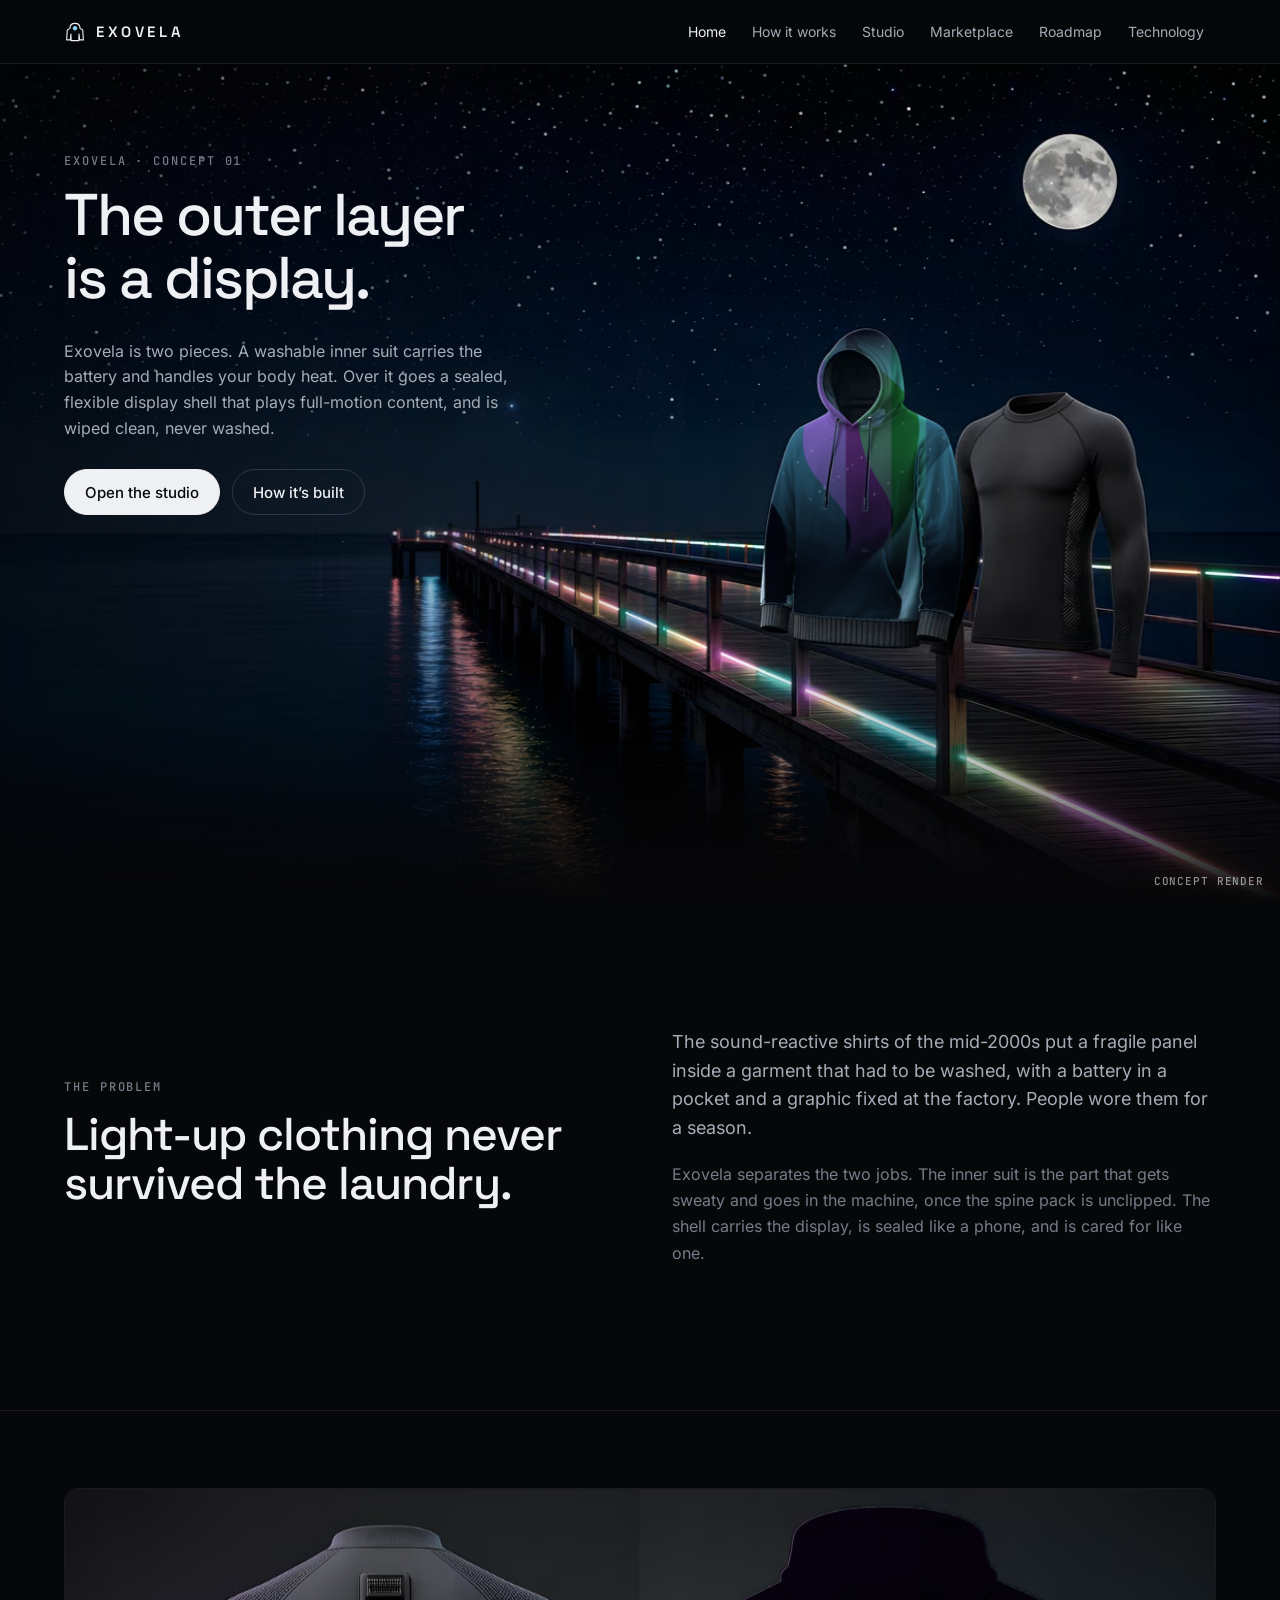
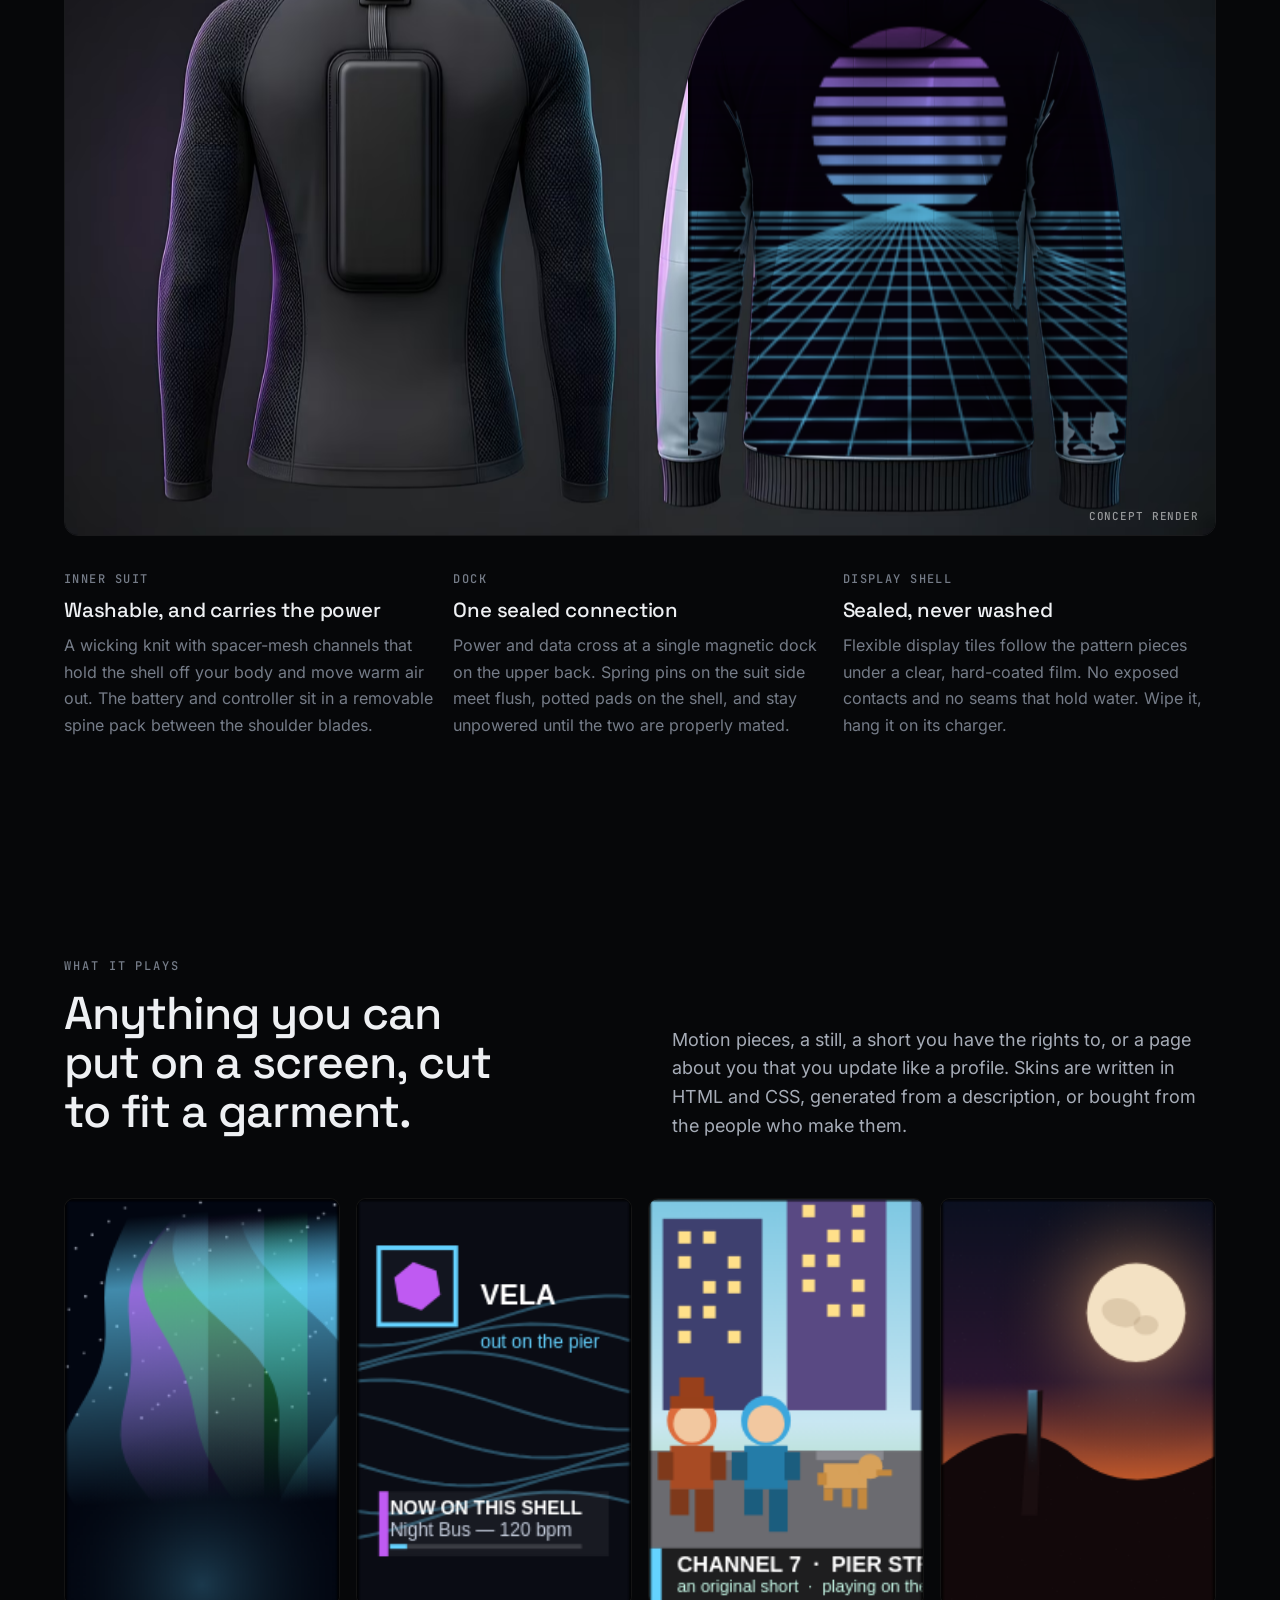
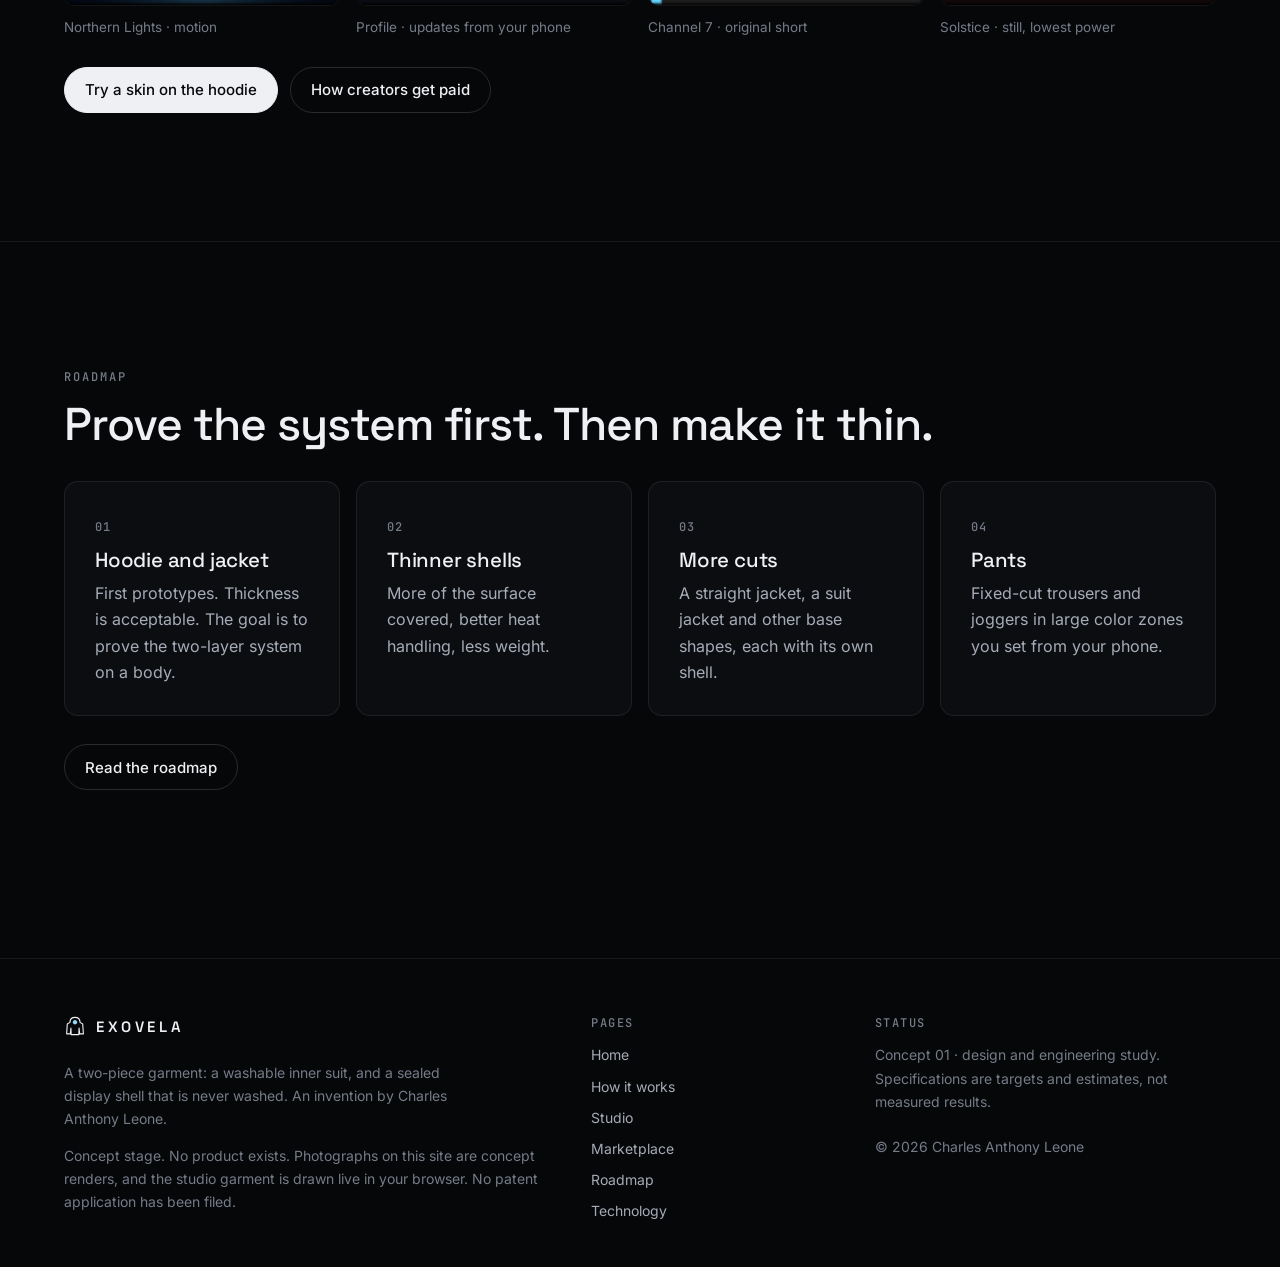
==== commit 3f403f8b: "r2: retire r1 figures, method figure, roadmap links, mobile hero sizes for LCP" ====
--- a/index.html
+++ b/index.html
@@ -4,7 +4,7 @@
 <meta property="og:type" content="website"><meta property="og:title" content="Exovela | A garment whose outer layer is a display"><meta property="og:description" content="Exovela is a two-piece garment: a washable inner suit that carries the battery and handles body heat, and a sealed, flexible display shell that is wiped clean and never washed. Concept by Charles Anthony Leone.">
 <link rel="icon" href="assets/favicon.svg" type="image/svg+xml">
 <link rel="preload" href="assets/fonts/space-grotesk.woff2" as="font" type="font/woff2" crossorigin>
-<link rel="stylesheet" href="assets/site.css"><link rel="preload" as="image" type="image/avif" imagesrcset="assets/img/hero-960.avif 960w, assets/img/hero-1440.avif 1440w, assets/img/hero-1920.avif 1920w, assets/img/hero-2560.avif 2560w, assets/img/hero-3840.avif 3840w" imagesizes="(max-width: 900px) 1000px, 100vw" fetchpriority="high">
+<link rel="stylesheet" href="assets/site.css"><link rel="preload" as="image" type="image/avif" imagesrcset="assets/img/hero-960.avif 960w, assets/img/hero-1440.avif 1440w, assets/img/hero-1920.avif 1920w, assets/img/hero-2560.avif 2560w, assets/img/hero-3840.avif 3840w" imagesizes="(max-width: 900px) 640px, 100vw" fetchpriority="high">
 <script type="importmap">{"imports":{"three":"./assets/vendor/three.module.min.js"}}</script>
 </head>
 <body class="page-home">
@@ -21,8 +21,8 @@
   <div class="cmp" data-composite='{"fx":0.62,"fxMobile":0.735,"stars":"assets/img/hero-stars.json","led":"assets/img/hero-led.webp","water":"assets/img/hero-water.webp","screen":{"shade":"assets/img/hero-shade.webp","box":[0.640625,0.305556,0.15625,0.398148],"cycle":["aurora","solstice","profile","grid","cartoon"],"every":7000,"spill":[0.72,0.74,0.09]}}'>
     <div class="cmp-frame">
       <picture>
-        <source type="image/avif" srcset="assets/img/hero-960.avif 960w, assets/img/hero-1440.avif 1440w, assets/img/hero-1920.avif 1920w, assets/img/hero-2560.avif 2560w, assets/img/hero-3840.avif 3840w" sizes="(max-width: 900px) 1000px, 100vw">
-        <img src="assets/img/hero-1920.webp" srcset="assets/img/hero-960.webp 960w, assets/img/hero-1440.webp 1440w, assets/img/hero-1920.webp 1920w, assets/img/hero-2560.webp 2560w, assets/img/hero-3840.webp 3840w" sizes="(max-width: 900px) 1000px, 100vw" width="3840" height="2160" alt="The Exovela display shell, a hoodie whose surface is lit with moving color, beside the charcoal inner suit, on a wooden pier at night with LED-lit rails and a full moon." fetchpriority="high" decoding="async">
+        <source type="image/avif" srcset="assets/img/hero-960.avif 960w, assets/img/hero-1440.avif 1440w, assets/img/hero-1920.avif 1920w, assets/img/hero-2560.avif 2560w, assets/img/hero-3840.avif 3840w" sizes="(max-width: 900px) 640px, 100vw">
+        <img src="assets/img/hero-1920.webp" srcset="assets/img/hero-960.webp 960w, assets/img/hero-1440.webp 1440w, assets/img/hero-1920.webp 1920w, assets/img/hero-2560.webp 2560w, assets/img/hero-3840.webp 3840w" sizes="(max-width: 900px) 640px, 100vw" width="3840" height="2160" alt="The Exovela display shell, a hoodie whose surface is lit with moving color, beside the charcoal inner suit, on a wooden pier at night with LED-lit rails and a full moon." fetchpriority="high" decoding="async">
       </picture>
     </div>
     <span class="render-note">Concept render</span>
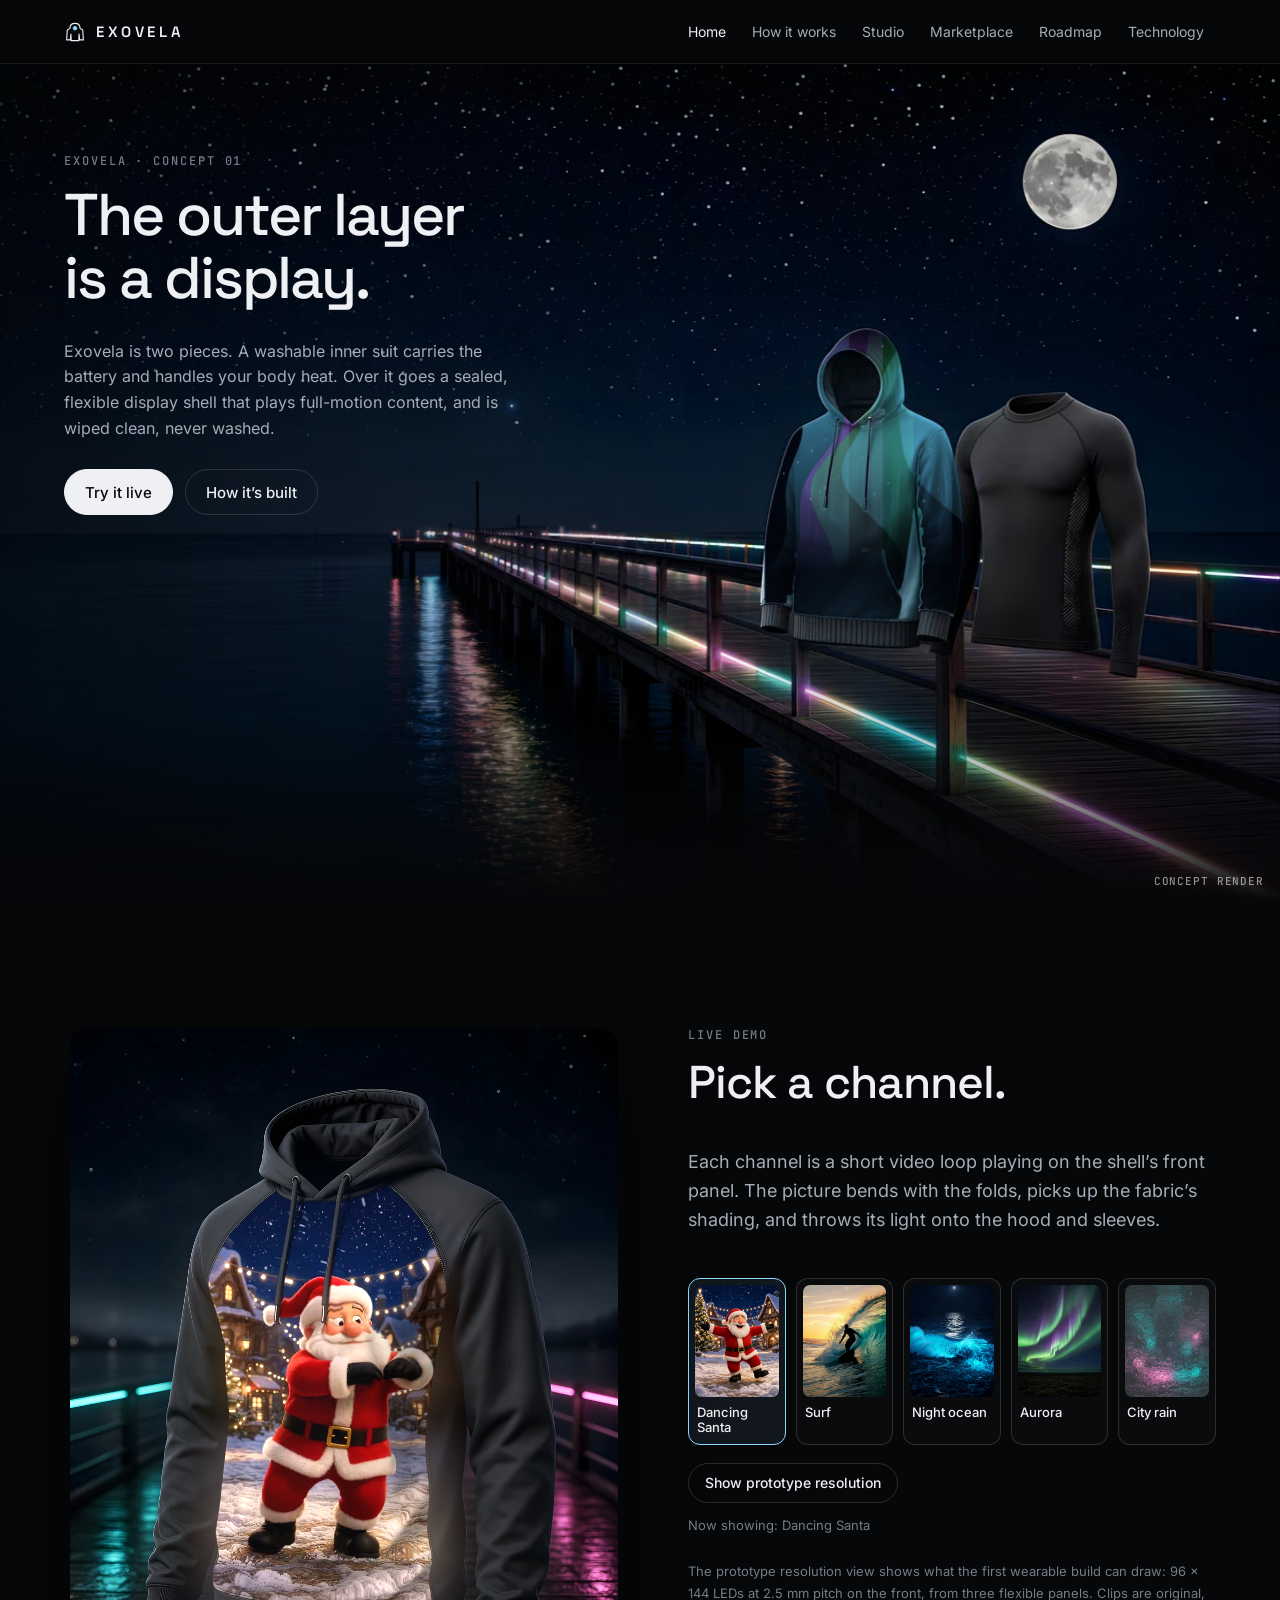
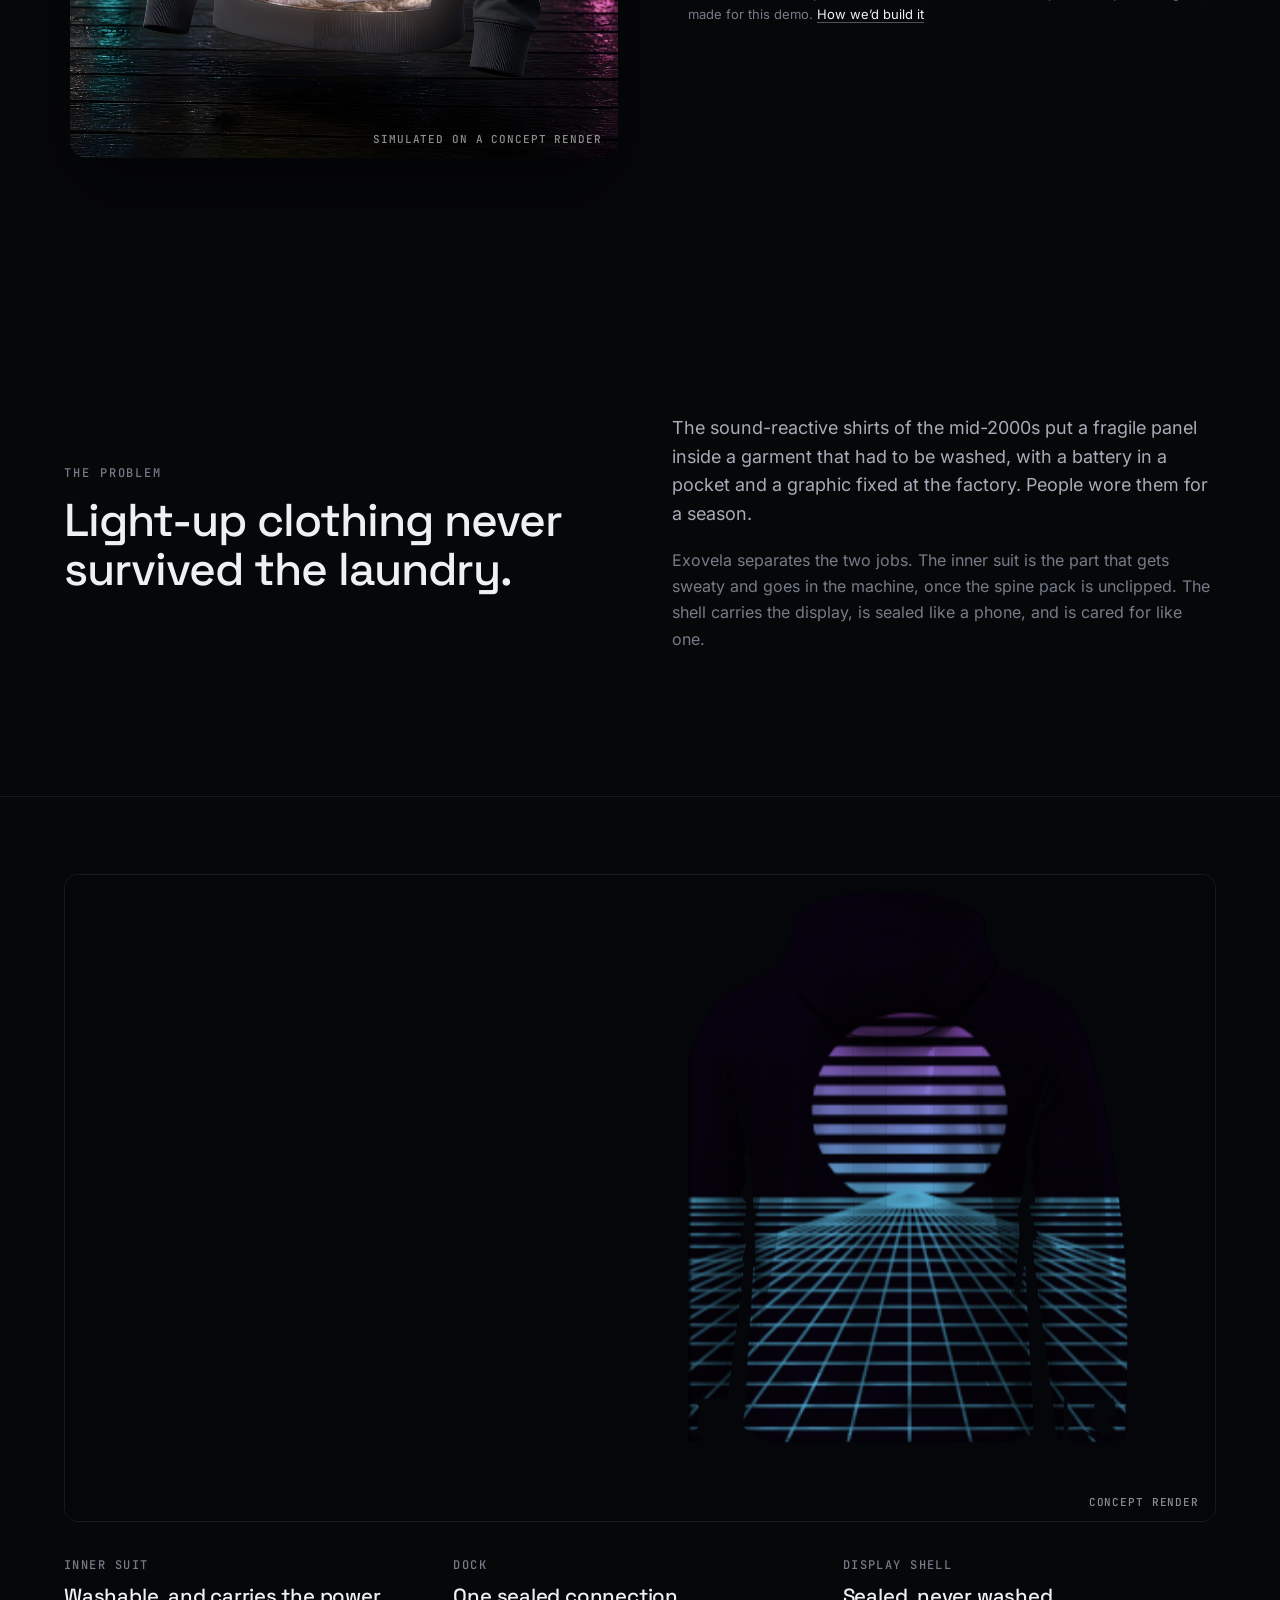
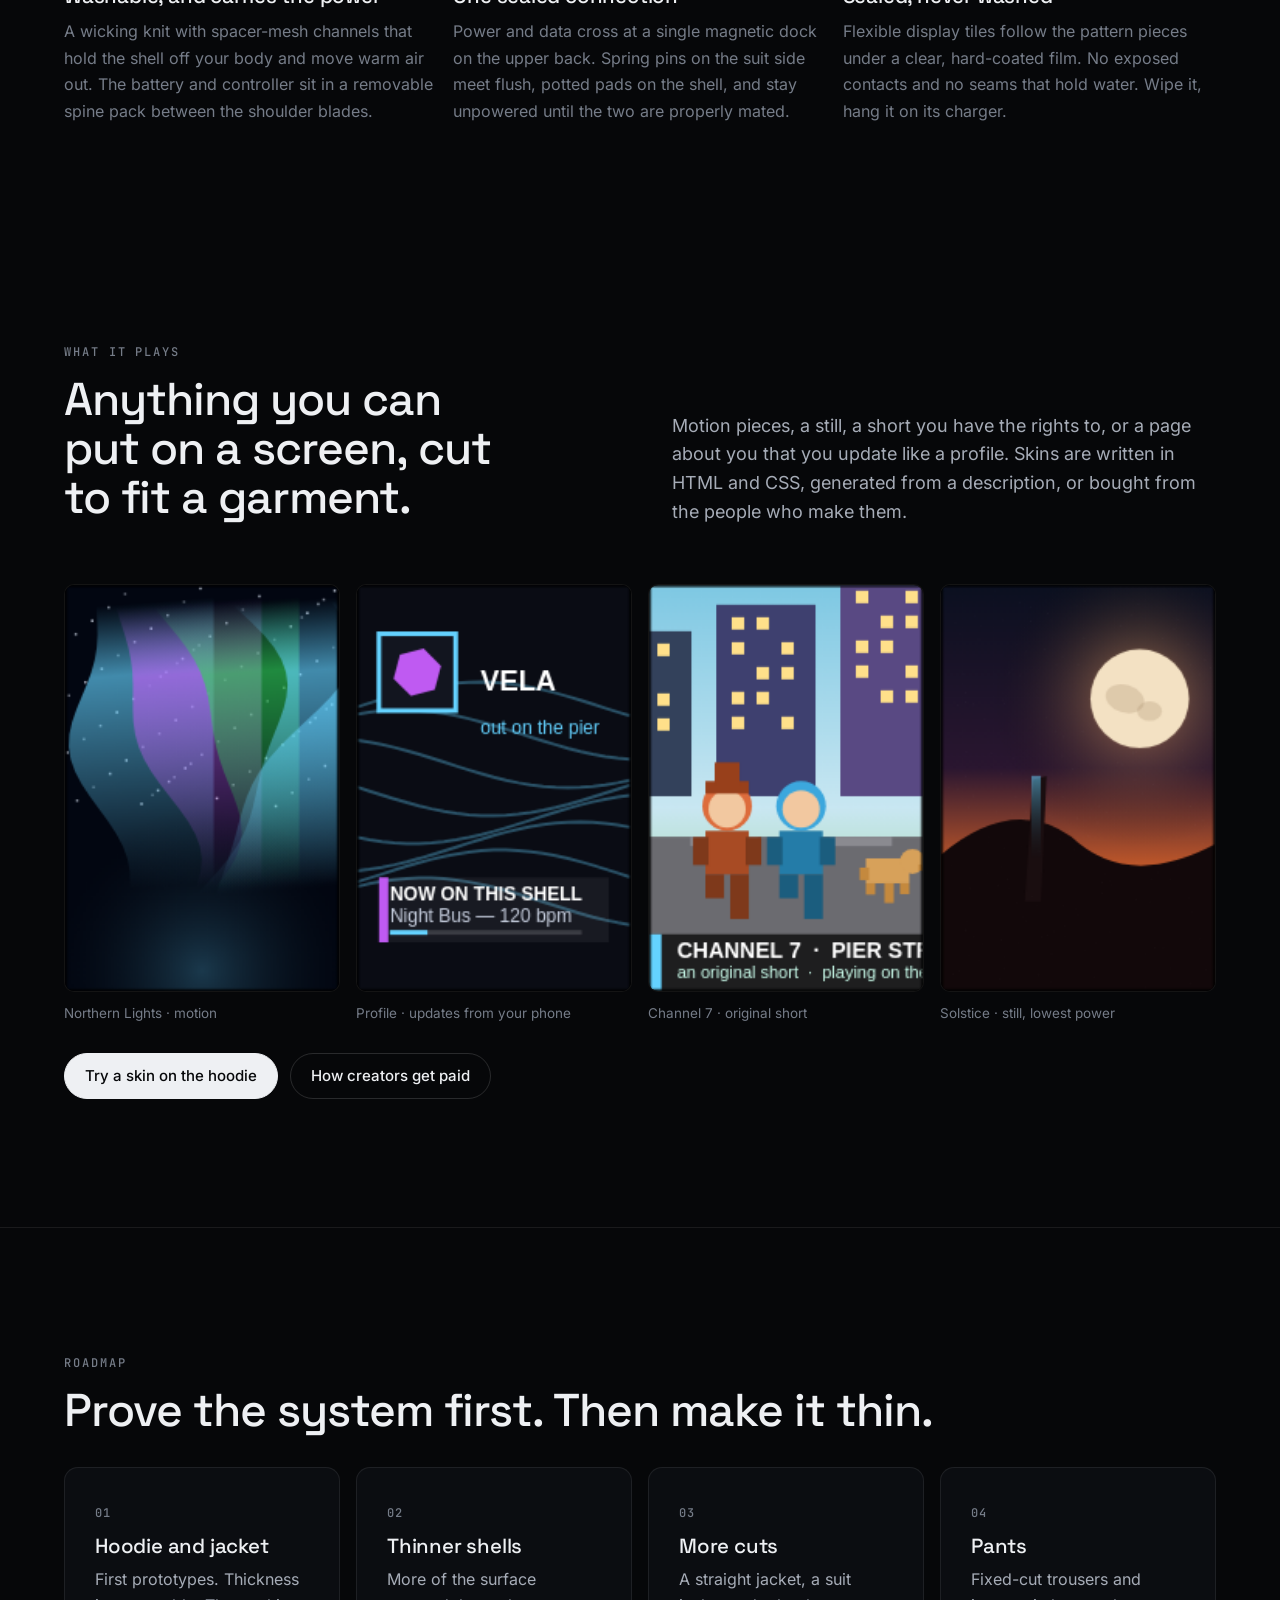
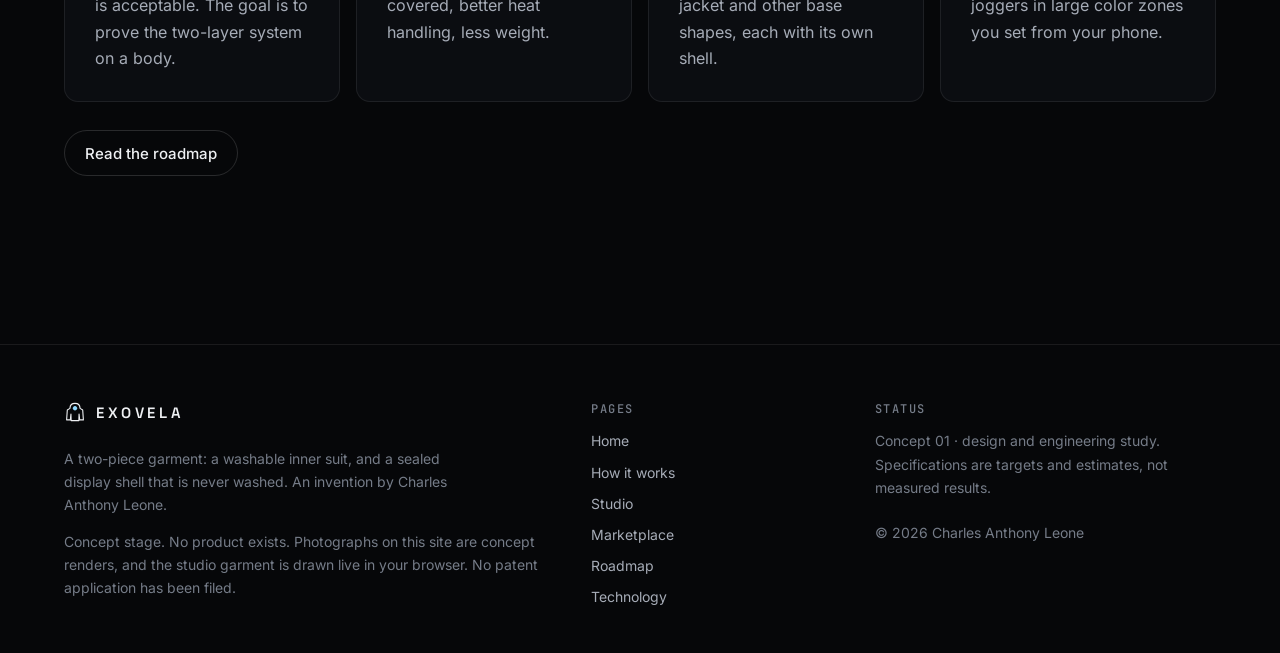
==== commit 8322b9b8: "r3: live channel demo (WebGL video on a concept-render shell), v0 build section on Technology, v0 fi" ====
--- a/index.html
+++ b/index.html
@@ -33,9 +33,38 @@
       <h1>The outer layer is a display.</h1>
       <p class="lede">Exovela is two pieces. A washable inner suit carries the battery and handles your body heat. Over it goes a sealed, flexible display shell that plays full-motion content, and is wiped clean, never washed.</p>
       <div class="actions">
-        <a class="btn btn-led" href="studio.html">Open the studio</a>
+        <a class="btn btn-led" href="#live">Try it live</a>
         <a class="btn" href="how-it-works.html">How it’s built</a>
       </div>
+    </div>
+  </div>
+</section>
+
+<section class="section live" id="live" aria-labelledby="live-h">
+  <div class="wrap">
+    <div class="live-grid">
+    <div class="live-head"><p class="eyebrow">Live demo</p><h2 id="live-h">Pick a channel.</h2></div>
+    <div class="live-stage" data-live='{"base":"assets/img/demo-base-1080.webp","base2x":"assets/img/demo-base-2160.webp","maps":"assets/img/demo-maps.webp","warp":"assets/img/demo-warp.webp","box":[0.25278,0.21458,0.43519,0.58611],"aspect":0.75,"cols":96,"rows":144,"gain":1.0,"channels":[{"id":"santa","label":"Dancing Santa"},{"id":"surf","label":"Surf"},{"id":"ocean","label":"Night ocean"},{"id":"aurora","label":"Aurora"},{"id":"rain","label":"City rain"}]}'>
+      <picture>
+        <source type="image/avif" srcset="assets/img/demo-base-1080.avif 1080w, assets/img/demo-base-1440.avif 1440w, assets/img/demo-base-2160.avif 2160w" sizes="(max-width: 900px) 92vw, 560px">
+        <img class="live-poster" src="assets/img/demo-base-1080.webp" srcset="assets/img/demo-base-1080.webp 1080w, assets/img/demo-base-1440.webp 1440w, assets/img/demo-base-2160.webp 2160w" sizes="(max-width: 900px) 92vw, 560px" width="2160" height="2880" alt="The display shell hoodie on a pier at night, its front panel playing the selected channel." loading="lazy" decoding="async">
+      </picture>
+      <canvas aria-hidden="true"></canvas>
+      <span class="render-note">Simulated on a concept render</span>
+    </div>
+    <div class="live-copy">
+      <p class="lede">Each channel is a short video loop playing on the shell’s front panel. The picture bends with the folds, picks up the fabric’s shading, and throws its light onto the hood and sleeves.</p>
+      <div class="chans" role="group" aria-label="Channels">
+        <button type="button" class="chan" data-channel="santa" aria-pressed="true"><img src="assets/video/ch-santa-poster.jpg" alt="" width="60" height="80" loading="lazy" decoding="async"><span>Dancing Santa</span></button>
+        <button type="button" class="chan" data-channel="surf" aria-pressed="false"><img src="assets/video/ch-surf-poster.jpg" alt="" width="60" height="80" loading="lazy" decoding="async"><span>Surf</span></button>
+        <button type="button" class="chan" data-channel="ocean" aria-pressed="false"><img src="assets/video/ch-ocean-poster.jpg" alt="" width="60" height="80" loading="lazy" decoding="async"><span>Night ocean</span></button>
+        <button type="button" class="chan" data-channel="aurora" aria-pressed="false"><img src="assets/video/ch-aurora-poster.jpg" alt="" width="60" height="80" loading="lazy" decoding="async"><span>Aurora</span></button>
+        <button type="button" class="chan" data-channel="rain" aria-pressed="false"><img src="assets/video/ch-rain-poster.jpg" alt="" width="60" height="80" loading="lazy" decoding="async"><span>City rain</span></button>
+      </div>
+      <button type="button" class="btn btn-sm" data-led-grid aria-pressed="false">Show prototype resolution</button>
+      <p class="fine" data-live-status aria-live="polite">Now showing: Dancing Santa</p>
+      <p class="fine">The prototype resolution view shows what the first wearable build can draw: 96 × 144 LEDs at 2.5 mm pitch on the front, from three flexible panels. Clips are original, made for this demo. <a href="proof-of-concept.html#build">How we’d build it</a></p>
+    </div>
     </div>
   </div>
 </section>
@@ -113,5 +142,5 @@
 </div>
 
 <script src="assets/site.js" defer></script>
-<script type="module" src="assets/composite.js"></script><script type="module" src="assets/tiles.js"></script>
+<script type="module" src="assets/composite.js"></script><script type="module" src="assets/tiles.js"></script><script type="module" src="assets/livedemo.js"></script>
 </body></html>
--- a/assets/site.css
+++ b/assets/site.css
@@ -193,3 +193,36 @@
 .footer-links a{color:var(--dim);text-decoration:none;font-size:14px}
 .footer-links .label{font:500 12px var(--mono);letter-spacing:.12em;text-transform:uppercase;color:var(--faint);margin-bottom:4px}
 .site-footer p{color:var(--faint);font-size:14px}
+/* r3 live demo */
+.live-grid{display:grid;grid-template-columns:minmax(0,560px) minmax(0,1fr);gap:clamp(28px,5vw,72px);align-items:center}
+.live-stage{position:relative;aspect-ratio:3/4;border-radius:18px;overflow:hidden;background:#05060a;box-shadow:0 30px 80px rgba(0,0,0,.5)}
+.live-stage picture,.live-stage img.live-poster,.live-stage canvas{position:absolute;inset:0;width:100%;height:100%;display:block}
+.live-stage img.live-poster{object-fit:cover}
+.live-stage canvas{opacity:0;transition:opacity .6s}
+.live-stage.live-ready canvas{opacity:1}
+.chans{display:grid;grid-template-columns:repeat(5,minmax(0,1fr));gap:10px;margin:26px 0 18px}
+.chan{display:flex;flex-direction:column;align-items:stretch;gap:8px;padding:6px;border-radius:12px;border:1px solid var(--line2);background:rgba(255,255,255,.02);color:var(--ink);font:500 13px/1.2 var(--font);cursor:pointer;text-align:left;min-height:44px;transition:border-color .2s,background .2s}
+.chan img{width:100%;height:auto;aspect-ratio:3/4;object-fit:cover;border-radius:7px;display:block}
+.chan span{padding:0 2px 2px}
+.chan[aria-pressed="true"]{border-color:var(--accent);background:rgba(143,216,255,.08)}
+.chan:focus-visible,.btn:focus-visible{outline:2px solid var(--accent);outline-offset:2px}
+.btn-sm{min-height:40px;font-size:14px;padding:0 16px}
+.btn-sm[aria-pressed="true"]{border-color:var(--accent);color:var(--accent)}
+.live-copy .fine{margin-top:12px}
+@media (max-width:900px){
+  .live-grid{grid-template-columns:1fr}
+  .live-stage{max-width:520px;width:100%;margin:0 auto}
+  .chans{grid-template-columns:repeat(5,minmax(0,1fr));gap:6px;margin:18px 0 14px}
+  .chan{font-size:11px;padding:4px;gap:5px}
+}
+.live-head{margin-bottom:clamp(20px,3vw,36px)}
+.live-copy .lede{margin-top:0}
+#live{scroll-margin-top:64px}
+.live-copy{display:flex;flex-direction:column;align-items:flex-start}
+.live-copy .chans{width:100%}
+@media (max-width:900px){.live-copy .chans{order:-1;margin-top:14px}}
+.live-grid{grid-template-areas:"stage head" "stage copy";grid-template-rows:auto 1fr;row-gap:0}
+.live-head{grid-area:head;align-self:end;margin-bottom:18px}
+.live-stage{grid-area:stage;width:min(100%,calc((100svh - 170px)*.75));justify-self:center}
+.live-copy{grid-area:copy;align-self:start}
+@media (max-width:900px){.live-grid{grid-template-areas:"head" "stage" "copy";grid-template-rows:auto}.live-head{margin-bottom:14px}.live-stage{width:min(100%,calc((100svh - 150px)*.75))}}
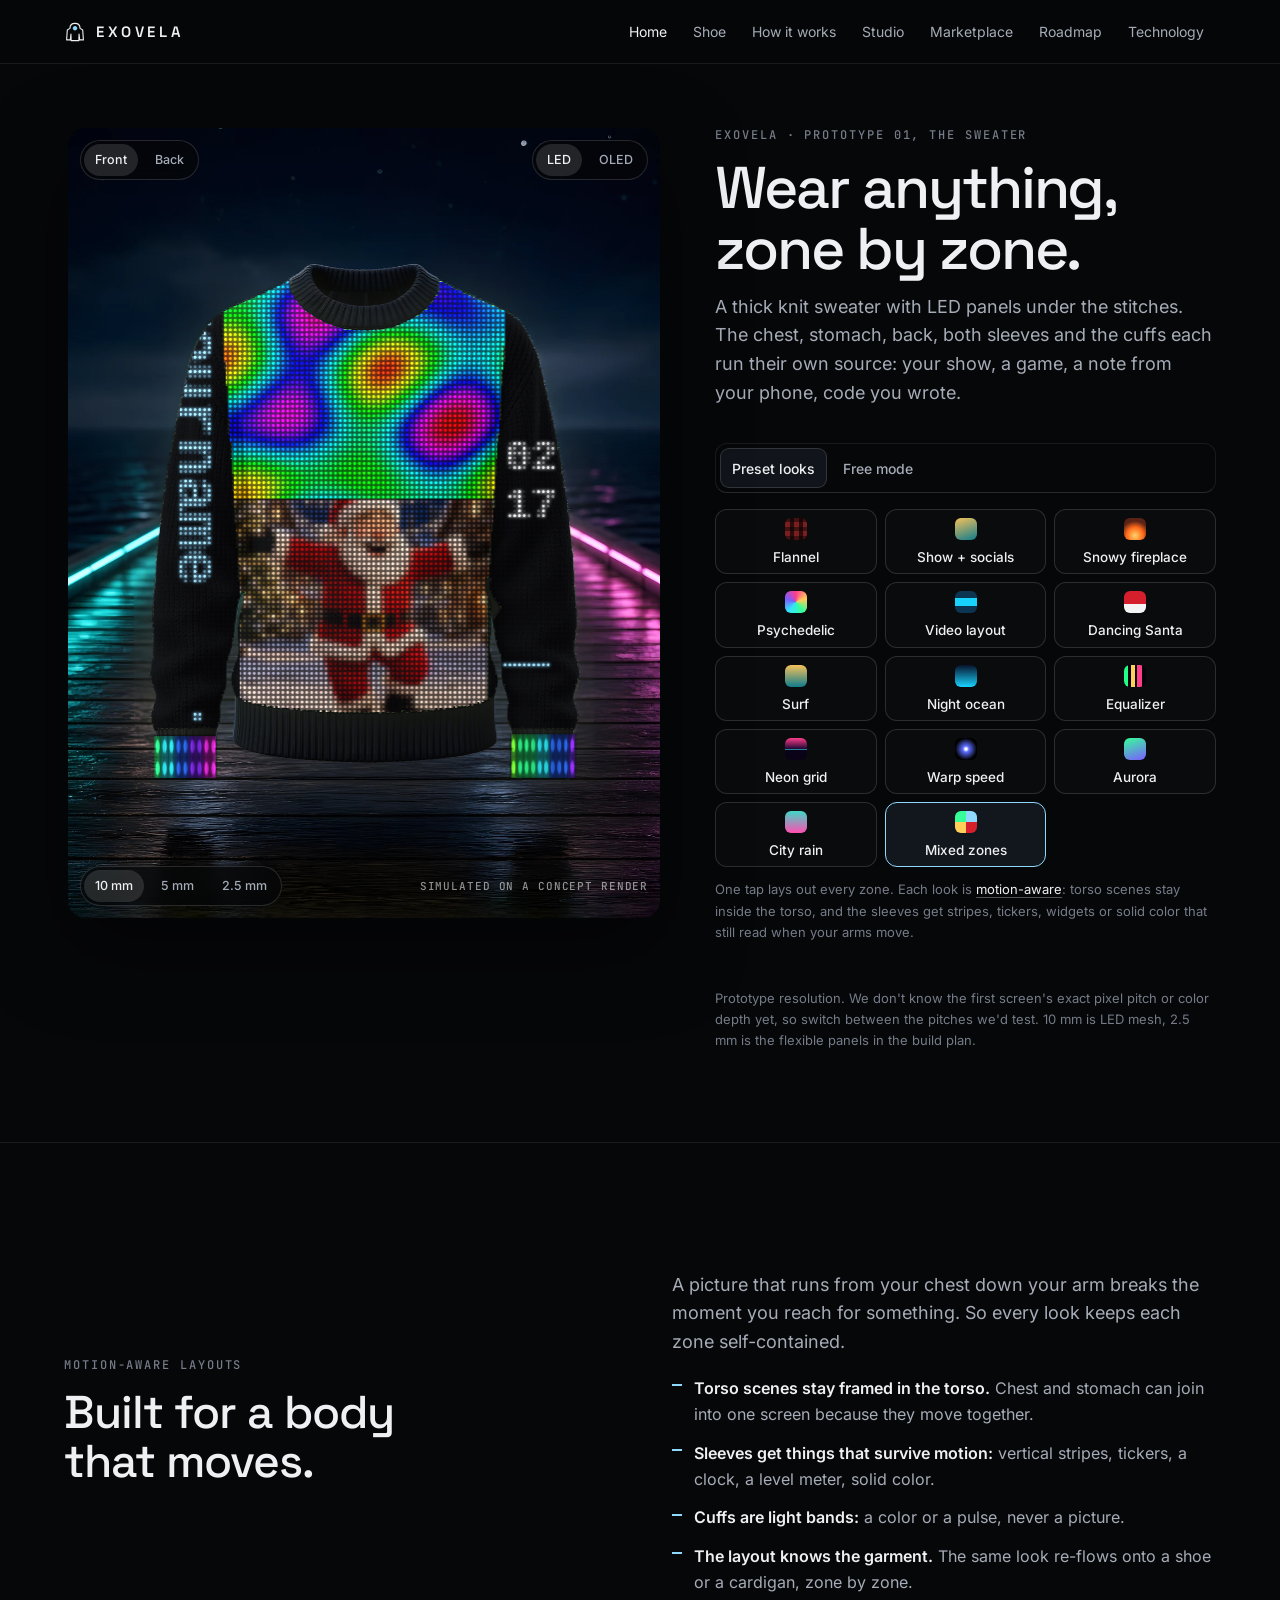
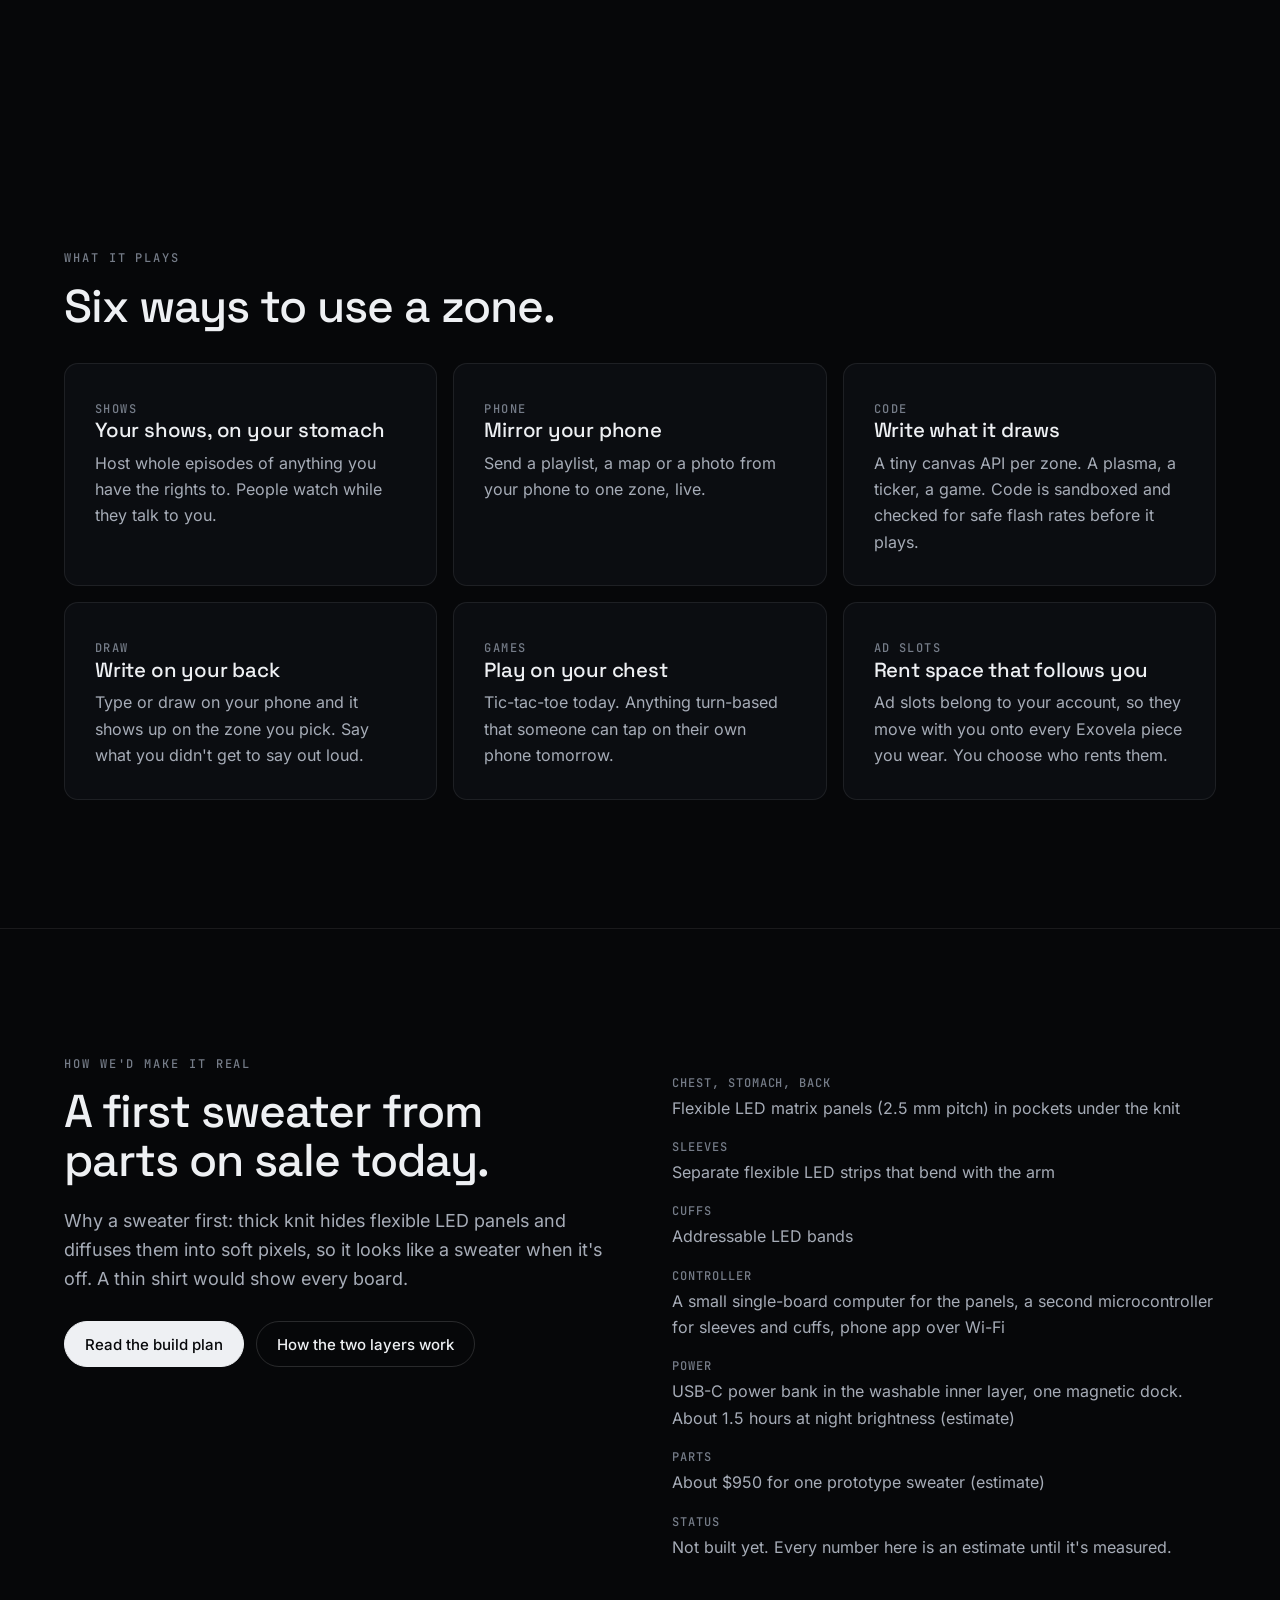
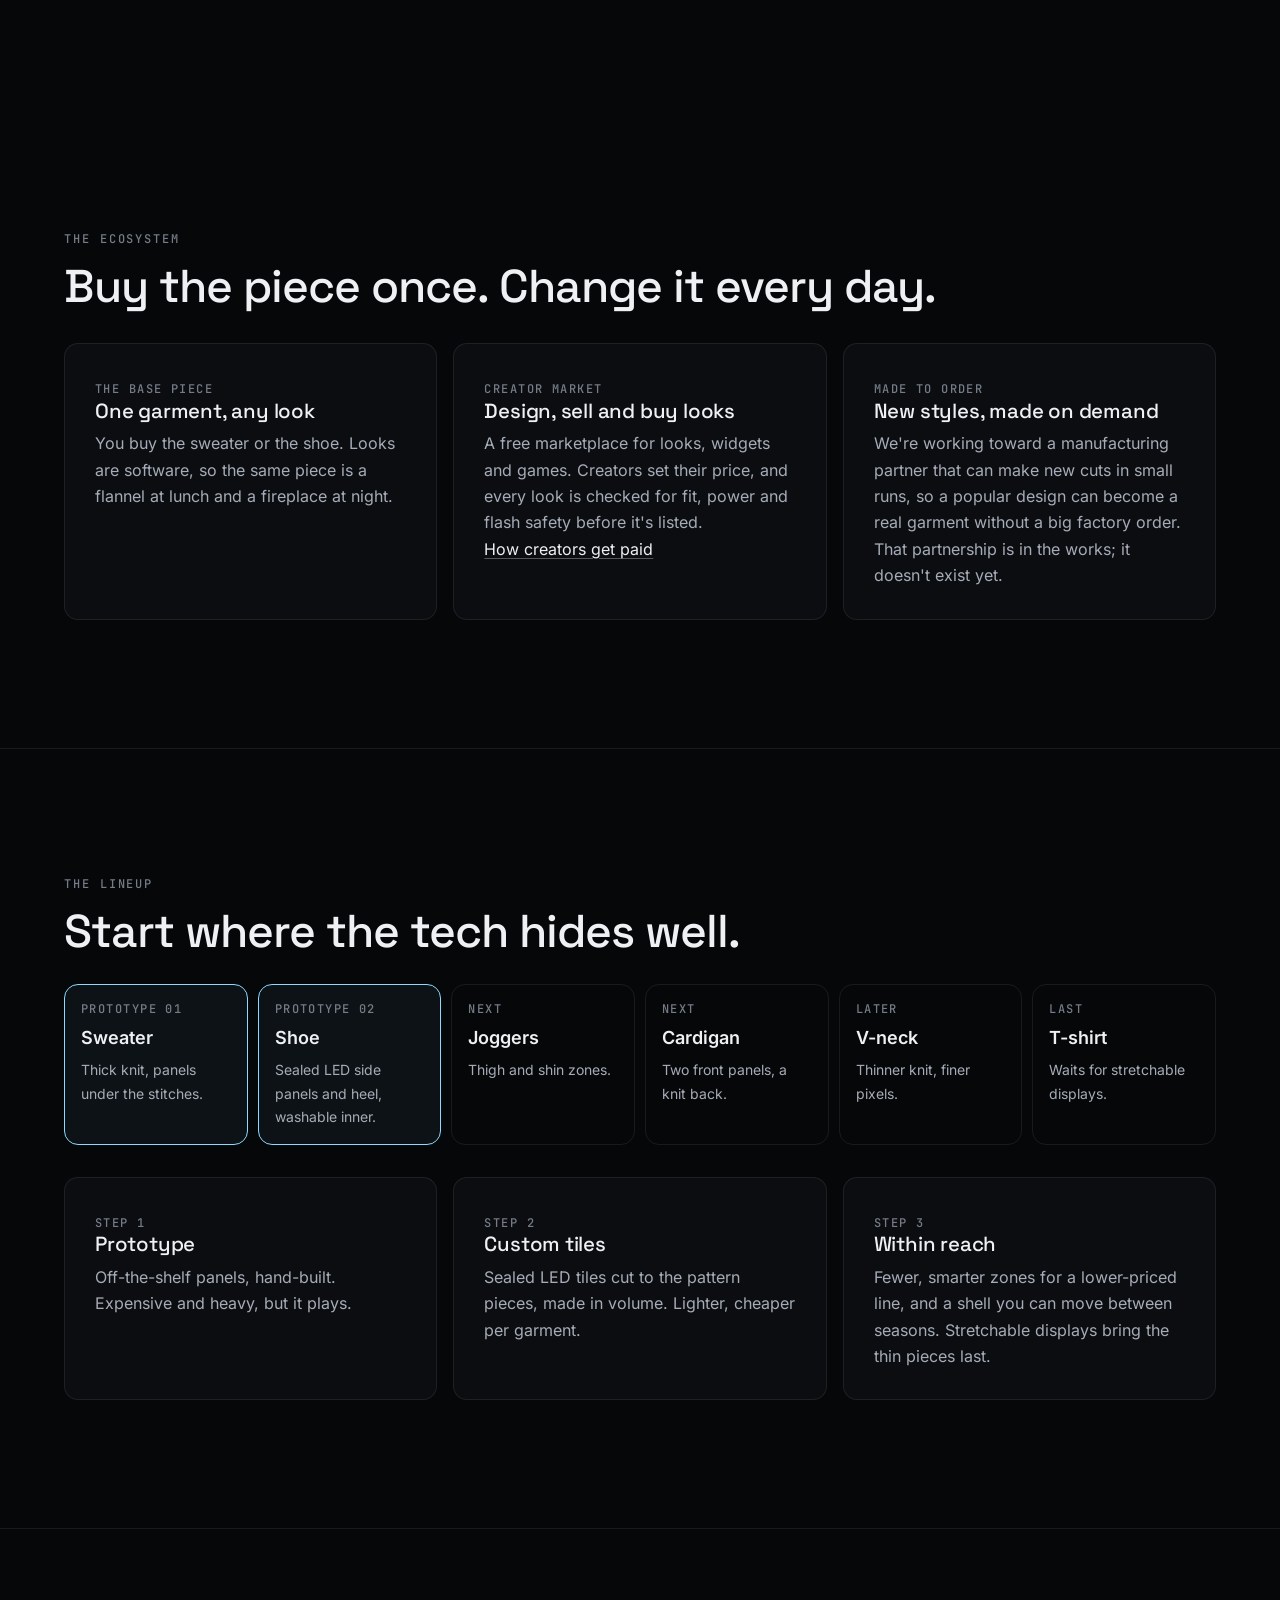
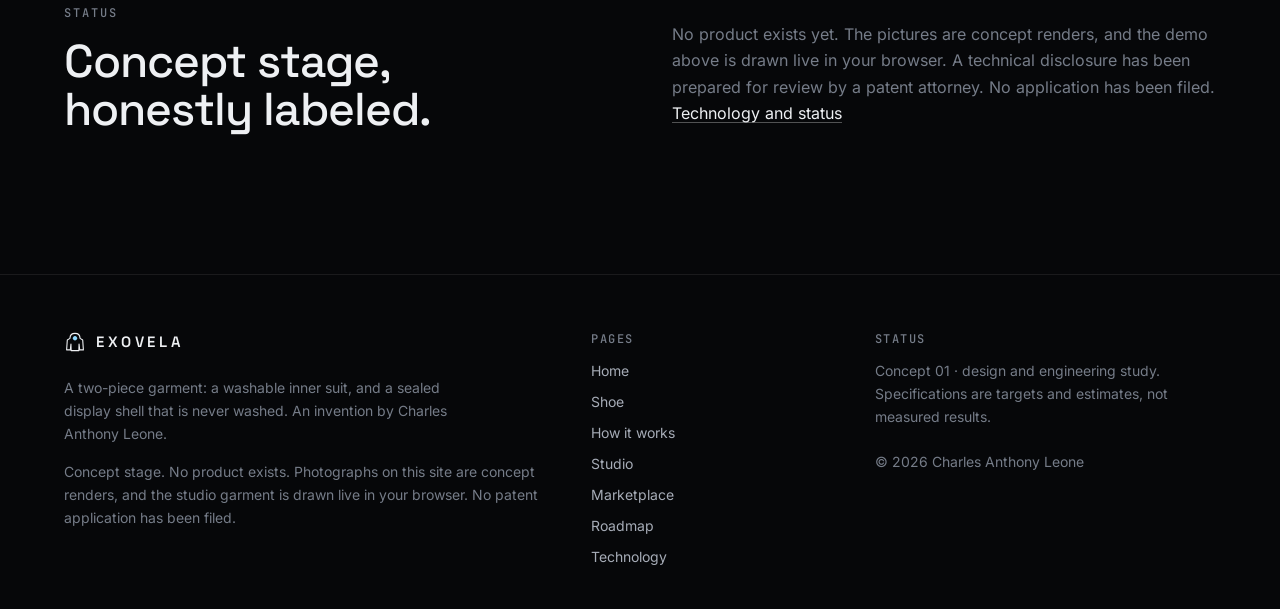
==== commit 8b988c70: "r4: zoned sweater live demo (per-zone LED/OLED engine, motion-aware preset looks, free mode: shows, " ====
--- a/index.html
+++ b/index.html
@@ -1,10 +1,10 @@
 <!doctype html>
 <html lang="en"><head><meta charset="utf-8"><meta name="viewport" content="width=device-width,initial-scale=1,viewport-fit=cover">
-<title>Exovela | A garment whose outer layer is a display</title><meta name="description" content="Exovela is a two-piece garment: a washable inner suit that carries the battery and handles body heat, and a sealed, flexible display shell that is wiped clean and never washed. Concept by Charles Anthony Leone."><meta name="theme-color" content="#02040a">
-<meta property="og:type" content="website"><meta property="og:title" content="Exovela | A garment whose outer layer is a display"><meta property="og:description" content="Exovela is a two-piece garment: a washable inner suit that carries the battery and handles body heat, and a sealed, flexible display shell that is wiped clean and never washed. Concept by Charles Anthony Leone.">
+<title>Exovela | A sweater that plays anything, zone by zone</title><meta name="description" content="Exovela is a thick knit sweater with LED panels under the stitches. Chest, stomach, back, sleeves and cuffs each play their own source: your shows, a game, a note from your phone, code you wrote. Concept by Charles Anthony Leone."><meta name="theme-color" content="#02040a">
+<meta property="og:type" content="website"><meta property="og:title" content="Exovela | A sweater that plays anything, zone by zone"><meta property="og:description" content="Exovela is a thick knit sweater with LED panels under the stitches. Chest, stomach, back, sleeves and cuffs each play their own source: your shows, a game, a note from your phone, code you wrote. Concept by Charles Anthony Leone.">
 <link rel="icon" href="assets/favicon.svg" type="image/svg+xml">
 <link rel="preload" href="assets/fonts/space-grotesk.woff2" as="font" type="font/woff2" crossorigin>
-<link rel="stylesheet" href="assets/site.css"><link rel="preload" as="image" type="image/avif" imagesrcset="assets/img/hero-960.avif 960w, assets/img/hero-1440.avif 1440w, assets/img/hero-1920.avif 1920w, assets/img/hero-2560.avif 2560w, assets/img/hero-3840.avif 3840w" imagesizes="(max-width: 900px) 640px, 100vw" fetchpriority="high">
+<link rel="stylesheet" href="assets/site.css"><link rel="preload" as="image" type="image/avif" imagesrcset="assets/img/sweater-front-1080.avif 1080w, assets/img/sweater-front-1440.avif 1440w, assets/img/sweater-front-2160.avif 2160w" imagesizes="(max-width: 900px) 92vw, 600px" fetchpriority="high">
 <script type="importmap">{"imports":{"three":"./assets/vendor/three.module.min.js"}}</script>
 </head>
 <body class="page-home">
@@ -14,121 +14,181 @@
 <header class="site-header"><div class="header-inner">
 <a class="brand" href="index.html" aria-label="Exovela home"><svg class="brand-mark" viewBox="0 0 32 32" aria-hidden="true"><path d="M16 3.5c-4.6 0-7.2 3.3-7.4 7.2L4.8 13 3.8 27.5h5.4l.9-8.6.3 9.6h11.2l.3-9.6.9 8.6h5.4L27.2 13l-3.8-2.3C23.2 6.8 20.6 3.5 16 3.5Z" fill="none" stroke="currentColor" stroke-width="1.6" stroke-linejoin="round"/><path d="M12.6 11c.4-2.3 1.6-3.6 3.4-3.6s3 1.3 3.4 3.6c-.9 1.9-2 2.8-3.4 2.8s-2.5-.9-3.4-2.8Z" fill="#8fd8ff"/></svg><span class="brand-name">EXOVELA</span></a>
 <button class="menu-toggle" type="button" aria-expanded="false" aria-controls="site-nav">Menu</button>
-<nav id="site-nav" class="site-nav" aria-label="Main"><a href="index.html">Home</a><a href="how-it-works.html">How it works</a><a href="studio.html">Studio</a><a href="marketplace.html">Marketplace</a><a href="roadmap.html">Roadmap</a><a href="proof-of-concept.html">Technology</a></nav>
+<nav id="site-nav" class="site-nav" aria-label="Main"><a href="index.html">Home</a><a href="shoe.html">Shoe</a><a href="how-it-works.html">How it works</a><a href="studio.html">Studio</a><a href="marketplace.html">Marketplace</a><a href="roadmap.html">Roadmap</a><a href="proof-of-concept.html">Technology</a></nav>
 </div></header>
 <main id="main" tabindex="-1">
-<section class="hero">
-  <div class="cmp" data-composite='{"fx":0.62,"fxMobile":0.735,"stars":"assets/img/hero-stars.json","led":"assets/img/hero-led.webp","water":"assets/img/hero-water.webp","screen":{"shade":"assets/img/hero-shade.webp","box":[0.640625,0.305556,0.15625,0.398148],"cycle":["aurora","solstice","profile","grid","cartoon"],"every":7000,"spill":[0.72,0.74,0.09]}}'>
-    <div class="cmp-frame">
+<section class="lg-hero" id="live" data-live-garment="sweater" aria-labelledby="hero-h">
+  <div class="wrap lg-grid">
+    <div class="lg-head">
+      <p class="eyebrow">Exovela · Prototype 01, the sweater</p>
+      <h1 id="hero-h">Wear anything, zone by zone.</h1>
+      <p class="lede">A thick knit sweater with LED panels under the stitches. The chest, stomach, back, both sleeves and the cuffs each run their own source: your show, a game, a note from your phone, code you wrote.</p>
+    </div>
+    <div class="lg-stage">
       <picture>
-        <source type="image/avif" srcset="assets/img/hero-960.avif 960w, assets/img/hero-1440.avif 1440w, assets/img/hero-1920.avif 1920w, assets/img/hero-2560.avif 2560w, assets/img/hero-3840.avif 3840w" sizes="(max-width: 900px) 640px, 100vw">
-        <img src="assets/img/hero-1920.webp" srcset="assets/img/hero-960.webp 960w, assets/img/hero-1440.webp 1440w, assets/img/hero-1920.webp 1920w, assets/img/hero-2560.webp 2560w, assets/img/hero-3840.webp 3840w" sizes="(max-width: 900px) 640px, 100vw" width="3840" height="2160" alt="The Exovela display shell, a hoodie whose surface is lit with moving color, beside the charcoal inner suit, on a wooden pier at night with LED-lit rails and a full moon." fetchpriority="high" decoding="async">
+        <source type="image/avif" srcset="assets/img/sweater-front-1080.avif 1080w, assets/img/sweater-front-1440.avif 1440w, assets/img/sweater-front-2160.avif 2160w" sizes="(max-width: 900px) 92vw, 600px">
+        <img src="assets/img/sweater-front-1080.webp" srcset="assets/img/sweater-front-1080.webp 1080w, assets/img/sweater-front-1440.webp 1440w, assets/img/sweater-front-2160.webp 2160w" sizes="(max-width: 900px) 92vw, 600px" width="2160" height="2880" alt="A thick charcoal knit sweater on a pier at night. Light from LED panels under the knit shows a different picture on the chest, stomach, sleeves and cuffs." fetchpriority="high" decoding="async">
       </picture>
-    </div>
-    <span class="render-note">Concept render</span>
-  </div>
-  <div class="hero-copy">
-    <div class="inner">
-      <p class="eyebrow">Exovela · Concept 01</p>
-      <h1>The outer layer is a display.</h1>
-      <p class="lede">Exovela is two pieces. A washable inner suit carries the battery and handles your body heat. Over it goes a sealed, flexible display shell that plays full-motion content, and is wiped clean, never washed.</p>
-      <div class="actions">
-        <a class="btn btn-led" href="#live">Try it live</a>
-        <a class="btn" href="how-it-works.html">How it’s built</a>
-      </div>
-    </div>
-  </div>
-</section>
-
-<section class="section live" id="live" aria-labelledby="live-h">
-  <div class="wrap">
-    <div class="live-grid">
-    <div class="live-head"><p class="eyebrow">Live demo</p><h2 id="live-h">Pick a channel.</h2></div>
-    <div class="live-stage" data-live='{"base":"assets/img/demo-base-1080.webp","base2x":"assets/img/demo-base-2160.webp","maps":"assets/img/demo-maps.webp","warp":"assets/img/demo-warp.webp","box":[0.25278,0.21458,0.43519,0.58611],"aspect":0.75,"cols":96,"rows":144,"gain":1.0,"channels":[{"id":"santa","label":"Dancing Santa"},{"id":"surf","label":"Surf"},{"id":"ocean","label":"Night ocean"},{"id":"aurora","label":"Aurora"},{"id":"rain","label":"City rain"}]}'>
-      <picture>
-        <source type="image/avif" srcset="assets/img/demo-base-1080.avif 1080w, assets/img/demo-base-1440.avif 1440w, assets/img/demo-base-2160.avif 2160w" sizes="(max-width: 900px) 92vw, 560px">
-        <img class="live-poster" src="assets/img/demo-base-1080.webp" srcset="assets/img/demo-base-1080.webp 1080w, assets/img/demo-base-1440.webp 1440w, assets/img/demo-base-2160.webp 2160w" sizes="(max-width: 900px) 92vw, 560px" width="2160" height="2880" alt="The display shell hoodie on a pier at night, its front panel playing the selected channel." loading="lazy" decoding="async">
-      </picture>
-      <canvas aria-hidden="true"></canvas>
-      <span class="render-note">Simulated on a concept render</span>
-    </div>
-    <div class="live-copy">
-      <p class="lede">Each channel is a short video loop playing on the shell’s front panel. The picture bends with the folds, picks up the fabric’s shading, and throws its light onto the hood and sleeves.</p>
-      <div class="chans" role="group" aria-label="Channels">
-        <button type="button" class="chan" data-channel="santa" aria-pressed="true"><img src="assets/video/ch-santa-poster.jpg" alt="" width="60" height="80" loading="lazy" decoding="async"><span>Dancing Santa</span></button>
-        <button type="button" class="chan" data-channel="surf" aria-pressed="false"><img src="assets/video/ch-surf-poster.jpg" alt="" width="60" height="80" loading="lazy" decoding="async"><span>Surf</span></button>
-        <button type="button" class="chan" data-channel="ocean" aria-pressed="false"><img src="assets/video/ch-ocean-poster.jpg" alt="" width="60" height="80" loading="lazy" decoding="async"><span>Night ocean</span></button>
-        <button type="button" class="chan" data-channel="aurora" aria-pressed="false"><img src="assets/video/ch-aurora-poster.jpg" alt="" width="60" height="80" loading="lazy" decoding="async"><span>Aurora</span></button>
-        <button type="button" class="chan" data-channel="rain" aria-pressed="false"><img src="assets/video/ch-rain-poster.jpg" alt="" width="60" height="80" loading="lazy" decoding="async"><span>City rain</span></button>
-      </div>
-      <button type="button" class="btn btn-sm" data-led-grid aria-pressed="false">Show prototype resolution</button>
-      <p class="fine" data-live-status aria-live="polite">Now showing: Dancing Santa</p>
-      <p class="fine">The prototype resolution view shows what the first wearable build can draw: 96 × 144 LEDs at 2.5 mm pitch on the front, from three flexible panels. Clips are original, made for this demo. <a href="proof-of-concept.html#build">How we’d build it</a></p>
-    </div>
-    </div>
-  </div>
-</section>
-
-<section class="section">
+      <canvas aria-label="Live sweater. Tap a zone to edit it, or tap the board to play." role="img"></canvas>
+      <div class="lg-over lg-over-top">
+        <div class="seg" role="group" aria-label="View"><button type="button" data-view="front" aria-pressed="true">Front</button><button type="button" data-view="back" aria-pressed="false">Back</button></div>
+        <div class="seg" role="group" aria-label="Display look"><button type="button" data-look="0" aria-pressed="true">LED</button><button type="button" data-look="1" aria-pressed="false">OLED</button></div>
+      </div>
+      <div class="lg-over lg-over-bottom">
+        <div class="seg" role="group" aria-label="Pixel pitch"><button type="button" data-pitch="10" aria-pressed="true">10 mm</button><button type="button" data-pitch="5" aria-pressed="false">5 mm</button><button type="button" data-pitch="2.5" aria-pressed="false">2.5 mm</button></div>
+        <span class="render-note">Simulated on a concept render</span>
+      </div>
+    </div>
+    <div class="lg-panel">
+      <div class="tabs" role="tablist" aria-label="Demo mode">
+        <button type="button" role="tab" data-tab="looks" aria-selected="true">Preset looks</button>
+        <button type="button" role="tab" data-tab="free" aria-selected="false">Free mode</button>
+      </div>
+      <div data-pane="looks">
+        <div class="presets" data-presets></div>
+        <p class="fine">One tap lays out every zone. Each look is <a href="#motion">motion-aware</a>: torso scenes stay inside the torso, and the sleeves get stripes, tickers, widgets or solid color that still read when your arms move.</p>
+      </div>
+      <div data-pane="free" hidden>
+        <p class="lg-label">1 · Pick a zone, or tap one on the sweater</p>
+        <div class="chips" data-zones></div>
+        <p class="lg-label">2 · Give it a source</p>
+        <div class="tabs tabs-sm" role="tablist" aria-label="Source">
+          <button type="button" role="tab" data-src="shows" aria-selected="true">Shows</button>
+          <button type="button" role="tab" data-src="mirror" aria-selected="false">Phone</button>
+          <button type="button" role="tab" data-src="code" aria-selected="false">Code</button>
+          <button type="button" role="tab" data-src="draw" aria-selected="false">Draw</button>
+          <button type="button" role="tab" data-src="game" aria-selected="false">Game</button>
+          <button type="button" role="tab" data-src="ad" aria-selected="false">Ad slot</button>
+          <button type="button" role="tab" data-src="widgets" aria-selected="false">Widgets</button>
+          <button type="button" role="tab" data-src="patterns" aria-selected="false">Patterns</button>
+        </div>
+        <div data-srcpane="shows">
+          <label class="lg-inline">Play across <select data-span><option value="zone">this zone</option><option value="torso" selected>chest + stomach</option><option value="all">every zone, each framed on its own</option></select></label>
+          <div class="chans" data-shows></div>
+          <p class="fine">Host your shows: anything you have the rights to. These clips are originals made for this demo.</p>
+        </div>
+        <div data-srcpane="mirror" hidden>
+          <div class="phone-row"><div class="phone"><canvas data-mirror width="180" height="320" aria-label="Simulated phone screen"></canvas></div>
+          <p class="fine">Simulated mirroring. Your phone's screen goes to the selected zone, live. In the product it would stream over Wi-Fi from an app.</p></div>
+        </div>
+        <div data-srcpane="code" hidden>
+          <div class="code-head"><span class="fine">draw(led, t): led.w, led.h, led.set(x, y, r, g, b), led.fill(), led.text(), led.hsv()</span></div>
+          <textarea data-code spellcheck="false" rows="8" aria-label="Code for the selected zone"></textarea>
+          <div class="actions-sm"><button type="button" class="btn btn-sm btn-led" data-run>Run on this zone</button><button type="button" class="btn btn-sm" data-sample="plasma">Plasma</button><button type="button" class="btn btn-sm" data-sample="ticker">Ticker</button><button type="button" class="btn btn-sm" data-sample="life">Dot rain</button></div>
+          <p class="fine" data-code-err aria-live="polite">Your code runs in its own worker thread, away from this page, and is stopped if a frame takes longer than a second.</p>
+        </div>
+        <div data-srcpane="draw" hidden>
+          <div class="phone-row"><div class="phone">
+            <div class="ptabs" role="tablist"><button type="button" role="tab" data-ptab="text" aria-selected="true">Text</button><button type="button" role="tab" data-ptab="pad" aria-selected="false">Draw</button></div>
+            <div data-ppane="text"><textarea data-text rows="4" aria-label="Message for your back">hey cute girl with the ladybug glasses</textarea><button type="button" class="btn btn-sm btn-led" data-send>Send to sweater</button></div>
+            <div data-ppane="pad" hidden><canvas data-pad width="300" height="300" aria-label="Draw pad"></canvas><div class="inks"><button type="button" data-ink="#8fd8ff" aria-label="Blue"></button><button type="button" data-ink="#ff5fa2" aria-label="Pink"></button><button type="button" data-ink="#ffcf5a" aria-label="Yellow"></button><button type="button" data-ink="#36ff9a" aria-label="Green"></button><button type="button" class="btn btn-sm" data-clear>Clear</button></div></div>
+          </div>
+          <p class="fine">Write or draw on your phone and it shows up on the zone you picked. The back is the default.</p></div>
+        </div>
+        <div data-srcpane="game" hidden>
+          <div class="phone-row"><div class="phone"><div class="ttt" data-ttt></div><p class="fine" data-ttt-status aria-live="polite"></p><button type="button" class="btn btn-sm" data-ttt-new>New game</button></div>
+          <p class="fine">Tic-tac-toe on your chest. Tap a square on the sweater or on the phone. You're X.</p></div>
+        </div>
+        <div data-srcpane="ad" hidden data-ad>
+          <div class="card ad-card"><span class="num">AD SLOT · A-0142</span><h3>Bound to your account</h3>
+          <p>Rent out a slot and it follows you: whatever Exovela piece you wear, the slot shows up in the same place. Here it sits on the sweater's back, and it moves to the heel when you put on the <a href="shoe.html">shoe</a>.</p>
+          <p class="fine" data-ad-state></p><button type="button" class="btn btn-sm btn-led" data-ad-toggle aria-pressed="false">Turn the slot on</button></div>
+        </div>
+        <div data-srcpane="widgets" hidden>
+          <div class="chips"><button type="button" class="chip" data-pat="clock">Clock</button><button type="button" class="chip" data-pat="temp" data-opts='{"value":48}'>Temperature (demo value)</button><button type="button" class="chip" data-pat="ticker">Handle ticker</button><button type="button" class="chip" data-pat="eq" data-opts='{"vertical":true}'>Level meter</button></div>
+          <label class="lg-inline">Your handle <input data-handle value="@yourname" maxlength="24"></label>
+        </div>
+        <div data-srcpane="patterns" hidden>
+          <div class="chips"><button type="button" class="chip" data-pat="flannel">Flannel</button><button type="button" class="chip" data-pat="plasma">Psychedelic</button><button type="button" class="chip" data-pat="stripes">Stripes</button><button type="button" class="chip" data-pat="snow">Snow</button><button type="button" class="chip" data-pat="fireplace">Fireplace</button><button type="button" class="chip" data-pat="eq">Equalizer</button><button type="button" class="chip" data-pat="grid">Neon grid</button><button type="button" class="chip" data-pat="warp">Warp</button><button type="button" class="chip" data-off>Off</button></div>
+          <label class="lg-inline">Solid color <input type="color" data-solid value="#2a6cff"></label>
+        </div>
+      </div>
+      <p class="fine lg-status" data-lg-status aria-live="polite"></p>
+      <p class="fine">Prototype resolution. We don't know the first screen's exact pixel pitch or color depth yet, so switch between the pitches we'd test. 10 mm is LED mesh, 2.5 mm is the flexible panels in the build plan.</p>
+    </div>
+  </div>
+</section>
+
+<section class="section rule" id="motion">
   <div class="wrap split">
+    <div class="reveal"><p class="eyebrow">Motion-aware layouts</p><h2>Built for a body that moves.</h2></div>
     <div class="reveal">
-      <p class="eyebrow">The problem</p>
-      <h2>Light-up clothing never survived the laundry.</h2>
-    </div>
-    <div class="reveal">
-      <p class="lede">The sound-reactive shirts of the mid-2000s put a fragile panel inside a garment that had to be washed, with a battery in a pocket and a graphic fixed at the factory. People wore them for a season.</p>
-      <p class="muted">Exovela separates the two jobs. The inner suit is the part that gets sweaty and goes in the machine, once the spine pack is unclipped. The shell carries the display, is sealed like a phone, and is cared for like one.</p>
-    </div>
-  </div>
-</section>
-
-<section class="section-tight rule">
-  <div class="wrap">
-    <div class="photo reveal">
-      <div class="cmp" data-composite='{"fx":0.5,"fxMobile":0.5,"screen":{"shade":"assets/img/rear-shade.webp","box":[0.541667,0.018519,0.385417,0.935185],"cycle":["grid","aurora","profile"],"every":8000}}'>
-        <div class="cmp-frame">
-          <picture>
-            <source type="image/avif" srcset="assets/img/rear-960.avif 960w, assets/img/rear-1440.avif 1440w, assets/img/rear-1920.avif 1920w, assets/img/rear-2560.avif 2560w" sizes="(max-width: 1240px) 100vw, 1200px">
-            <img src="assets/img/rear-1440.webp" srcset="assets/img/rear-960.webp 960w, assets/img/rear-1440.webp 1440w, assets/img/rear-1920.webp 1920w, assets/img/rear-2560.webp 2560w" sizes="(max-width: 1240px) 100vw, 1200px" width="2560" height="1440" alt="Rear view of both pieces. Left: the inner suit, with a slim spine pack between the shoulder blades and a small dock above it. Right: the display shell, its back and hood lit." loading="lazy" decoding="async">
-          </picture>
-        </div>
-        <span class="render-note">Concept render</span>
-      </div>
-    </div>
-    <div class="grid g3" style="margin-top:28px">
-      <div class="reveal"><span class="num">INNER SUIT</span><h3 style="margin-top:10px">Washable, and carries the power</h3><p class="muted">A wicking knit with spacer-mesh channels that hold the shell off your body and move warm air out. The battery and controller sit in a removable spine pack between the shoulder blades.</p></div>
-      <div class="reveal"><span class="num">DOCK</span><h3 style="margin-top:10px">One sealed connection</h3><p class="muted">Power and data cross at a single magnetic dock on the upper back. Spring pins on the suit side meet flush, potted pads on the shell, and stay unpowered until the two are properly mated.</p></div>
-      <div class="reveal"><span class="num">DISPLAY SHELL</span><h3 style="margin-top:10px">Sealed, never washed</h3><p class="muted">Flexible display tiles follow the pattern pieces under a clear, hard-coated film. No exposed contacts and no seams that hold water. Wipe it, hang it on its charger.</p></div>
+      <p class="lede">A picture that runs from your chest down your arm breaks the moment you reach for something. So every look keeps each zone self-contained.</p>
+      <ul class="ticks">
+        <li><strong>Torso scenes stay framed in the torso.</strong> Chest and stomach can join into one screen because they move together.</li>
+        <li><strong>Sleeves get things that survive motion:</strong> vertical stripes, tickers, a clock, a level meter, solid color.</li>
+        <li><strong>Cuffs are light bands:</strong> a color or a pulse, never a picture.</li>
+        <li><strong>The layout knows the garment.</strong> The same look re-flows onto a shoe or a cardigan, zone by zone.</li>
+      </ul>
     </div>
   </div>
 </section>
 
 <section class="section">
   <div class="wrap">
-    <div class="split" style="align-items:end">
-      <div class="reveal"><p class="eyebrow">What it plays</p><h2>Anything you can put on a screen, cut to fit a garment.</h2></div>
-      <p class="lede reveal">Motion pieces, a still, a short you have the rights to, or a page about you that you update like a profile. Skins are written in HTML and CSS, generated from a description, or bought from the people who make them.</p>
-    </div>
-    <div class="grid g4" style="margin-top:40px">
-      <figure class="fig reveal"><div class="tile" data-skin-tile="aurora"></div><figcaption>Northern Lights · motion</figcaption></figure>
-      <figure class="fig reveal"><div class="tile" data-skin-tile="profile"></div><figcaption>Profile · updates from your phone</figcaption></figure>
-      <figure class="fig reveal"><div class="tile" data-skin-tile="cartoon"></div><figcaption>Channel 7 · original short</figcaption></figure>
-      <figure class="fig reveal"><div class="tile" data-skin-tile="solstice"></div><figcaption>Solstice · still, lowest power</figcaption></figure>
-    </div>
-    <div class="actions"><a class="btn btn-led" href="studio.html">Try a skin on the hoodie</a><a class="btn" href="marketplace.html">How creators get paid</a></div>
+    <div class="reveal"><p class="eyebrow">What it plays</p><h2>Six ways to use a zone.</h2></div>
+    <div class="grid g3" style="margin-top:32px">
+      <div class="card reveal"><span class="num">SHOWS</span><h3>Your shows, on your stomach</h3><p>Host whole episodes of anything you have the rights to. People watch while they talk to you.</p></div>
+      <div class="card reveal"><span class="num">PHONE</span><h3>Mirror your phone</h3><p>Send a playlist, a map or a photo from your phone to one zone, live.</p></div>
+      <div class="card reveal"><span class="num">CODE</span><h3>Write what it draws</h3><p>A tiny canvas API per zone. A plasma, a ticker, a game. Code is sandboxed and checked for safe flash rates before it plays.</p></div>
+      <div class="card reveal"><span class="num">DRAW</span><h3>Write on your back</h3><p>Type or draw on your phone and it shows up on the zone you pick. Say what you didn't get to say out loud.</p></div>
+      <div class="card reveal"><span class="num">GAMES</span><h3>Play on your chest</h3><p>Tic-tac-toe today. Anything turn-based that someone can tap on their own phone tomorrow.</p></div>
+      <div class="card reveal"><span class="num">AD SLOTS</span><h3>Rent space that follows you</h3><p>Ad slots belong to your account, so they move with you onto every Exovela piece you wear. You choose who rents them.</p></div>
+    </div>
   </div>
 </section>
 
 <section class="section rule">
+  <div class="wrap split" style="align-items:start">
+    <div class="reveal"><p class="eyebrow">How we'd make it real</p><h2>A first sweater from parts on sale today.</h2>
+      <p class="lede">Why a sweater first: thick knit hides flexible LED panels and diffuses them into soft pixels, so it looks like a sweater when it's off. A thin shirt would show every board.</p>
+      <div class="actions"><a class="btn btn-led" href="proof-of-concept.html#build">Read the build plan</a><a class="btn" href="how-it-works.html">How the two layers work</a></div></div>
+    <div class="reveal"><dl class="spec">
+      <dt>Chest, stomach, back</dt><dd>Flexible LED matrix panels (2.5 mm pitch) in pockets under the knit</dd>
+      <dt>Sleeves</dt><dd>Separate flexible LED strips that bend with the arm</dd>
+      <dt>Cuffs</dt><dd>Addressable LED bands</dd>
+      <dt>Controller</dt><dd>A small single-board computer for the panels, a second microcontroller for sleeves and cuffs, phone app over Wi-Fi</dd>
+      <dt>Power</dt><dd>USB-C power bank in the washable inner layer, one magnetic dock. About 1.5 hours at night brightness (estimate)</dd>
+      <dt>Parts</dt><dd>About $950 for one prototype sweater (estimate)</dd>
+      <dt>Status</dt><dd>Not built yet. Every number here is an estimate until it's measured.</dd>
+    </dl></div>
+  </div>
+</section>
+
+<section class="section">
   <div class="wrap">
-    <div class="reveal"><p class="eyebrow">Roadmap</p><h2>Prove the system first. Then make it thin.</h2></div>
-    <div class="grid g4" style="margin-top:32px">
-      <div class="card reveal"><span class="num">01</span><h3 style="margin-top:12px">Hoodie and jacket</h3><p>First prototypes. Thickness is acceptable. The goal is to prove the two-layer system on a body.</p></div>
-      <div class="card reveal"><span class="num">02</span><h3 style="margin-top:12px">Thinner shells</h3><p>More of the surface covered, better heat handling, less weight.</p></div>
-      <div class="card reveal"><span class="num">03</span><h3 style="margin-top:12px">More cuts</h3><p>A straight jacket, a suit jacket and other base shapes, each with its own shell.</p></div>
-      <div class="card reveal"><span class="num">04</span><h3 style="margin-top:12px">Pants</h3><p>Fixed-cut trousers and joggers in large color zones you set from your phone.</p></div>
-    </div>
-    <div class="actions"><a class="btn" href="roadmap.html">Read the roadmap</a></div>
+    <div class="reveal"><p class="eyebrow">The ecosystem</p><h2>Buy the piece once. Change it every day.</h2></div>
+    <div class="grid g3" style="margin-top:32px">
+      <div class="card reveal"><span class="num">THE BASE PIECE</span><h3>One garment, any look</h3><p>You buy the sweater or the shoe. Looks are software, so the same piece is a flannel at lunch and a fireplace at night.</p></div>
+      <div class="card reveal"><span class="num">CREATOR MARKET</span><h3>Design, sell and buy looks</h3><p>A free marketplace for looks, widgets and games. Creators set their price, and every look is checked for fit, power and flash safety before it's listed.</p><p><a href="marketplace.html">How creators get paid</a></p></div>
+      <div class="card reveal"><span class="num">MADE TO ORDER</span><h3>New styles, made on demand</h3><p>We're working toward a manufacturing partner that can make new cuts in small runs, so a popular design can become a real garment without a big factory order. That partnership is in the works; it doesn't exist yet.</p></div>
+    </div>
+  </div>
+</section>
+
+<section class="section rule" id="lineup">
+  <div class="wrap">
+    <div class="reveal"><p class="eyebrow">The lineup</p><h2>Start where the tech hides well.</h2></div>
+    <div class="lineup reveal">
+      <a class="lu now" href="#live"><span class="num">PROTOTYPE 01</span><strong>Sweater</strong><span>Thick knit, panels under the stitches.</span></a>
+      <a class="lu now" href="shoe.html"><span class="num">PROTOTYPE 02</span><strong>Shoe</strong><span>Sealed LED side panels and heel, washable inner.</span></a>
+      <div class="lu"><span class="num">NEXT</span><strong>Joggers</strong><span>Thigh and shin zones.</span></div>
+      <div class="lu"><span class="num">NEXT</span><strong>Cardigan</strong><span>Two front panels, a knit back.</span></div>
+      <div class="lu"><span class="num">LATER</span><strong>V-neck</strong><span>Thinner knit, finer pixels.</span></div>
+      <div class="lu"><span class="num">LAST</span><strong>T-shirt</strong><span>Waits for stretchable displays.</span></div>
+    </div>
+    <div class="grid g3" style="margin-top:32px">
+      <div class="card reveal"><span class="num">STEP 1</span><h3>Prototype</h3><p>Off-the-shelf panels, hand-built. Expensive and heavy, but it plays.</p></div>
+      <div class="card reveal"><span class="num">STEP 2</span><h3>Custom tiles</h3><p>Sealed LED tiles cut to the pattern pieces, made in volume. Lighter, cheaper per garment.</p></div>
+      <div class="card reveal"><span class="num">STEP 3</span><h3>Within reach</h3><p>Fewer, smarter zones for a lower-priced line, and a shell you can move between seasons. Stretchable displays bring the thin pieces last.</p></div>
+    </div>
+  </div>
+</section>
+
+<section class="section-tight rule">
+  <div class="wrap split" style="align-items:center">
+    <div class="reveal"><p class="eyebrow">Status</p><h2>Concept stage, honestly labeled.</h2></div>
+    <p class="muted reveal">No product exists yet. The pictures are concept renders, and the demo above is drawn live in your browser. A technical disclosure has been prepared for review by a patent attorney. No application has been filed. <a href="proof-of-concept.html">Technology and status</a></p>
   </div>
 </section>
 </main>
@@ -136,11 +196,11 @@
 <div><a class="brand" href="index.html"><svg class="brand-mark" viewBox="0 0 32 32" aria-hidden="true"><path d="M16 3.5c-4.6 0-7.2 3.3-7.4 7.2L4.8 13 3.8 27.5h5.4l.9-8.6.3 9.6h11.2l.3-9.6.9 8.6h5.4L27.2 13l-3.8-2.3C23.2 6.8 20.6 3.5 16 3.5Z" fill="none" stroke="currentColor" stroke-width="1.6" stroke-linejoin="round"/><path d="M12.6 11c.4-2.3 1.6-3.6 3.4-3.6s3 1.3 3.4 3.6c-.9 1.9-2 2.8-3.4 2.8s-2.5-.9-3.4-2.8Z" fill="#8fd8ff"/></svg><span class="brand-name">EXOVELA</span></a>
 <p style="margin-top:16px;max-width:420px">A two-piece garment: a washable inner suit, and a sealed display shell that is never washed. An invention by Charles Anthony Leone.</p>
 <p class="fine">Concept stage. No product exists. Photographs on this site are concept renders, and the studio garment is drawn live in your browser. No patent application has been filed.</p></div>
-<div class="footer-links"><span class="label">Pages</span><a href="index.html">Home</a><a href="how-it-works.html">How it works</a><a href="studio.html">Studio</a><a href="marketplace.html">Marketplace</a><a href="roadmap.html">Roadmap</a><a href="proof-of-concept.html">Technology</a></div>
+<div class="footer-links"><span class="label">Pages</span><a href="index.html">Home</a><a href="shoe.html">Shoe</a><a href="how-it-works.html">How it works</a><a href="studio.html">Studio</a><a href="marketplace.html">Marketplace</a><a href="roadmap.html">Roadmap</a><a href="proof-of-concept.html">Technology</a></div>
 <div class="footer-links"><span class="label">Status</span><p class="fine">Concept 01 · design and engineering study. Specifications are targets and estimates, not measured results.</p><p class="fine">© <span id="year">2026</span> Charles Anthony Leone</p></div>
 </div></footer>
 </div>
 
 <script src="assets/site.js" defer></script>
-<script type="module" src="assets/composite.js"></script><script type="module" src="assets/tiles.js"></script><script type="module" src="assets/livedemo.js"></script>
+<script type="module" src="assets/live-ui.js"></script>
 </body></html>
--- a/assets/site.css
+++ b/assets/site.css
@@ -226,3 +226,77 @@
 .live-stage{grid-area:stage;width:min(100%,calc((100svh - 170px)*.75));justify-self:center}
 .live-copy{grid-area:copy;align-self:start}
 @media (max-width:900px){.live-grid{grid-template-areas:"head" "stage" "copy";grid-template-rows:auto}.live-head{margin-bottom:14px}.live-stage{width:min(100%,calc((100svh - 150px)*.75))}}
+/* r4 live garment */
+.lg-hero{padding:clamp(28px,5vw,64px) 0 clamp(40px,6vw,80px)}
+.lg-grid{display:grid;grid-template-columns:minmax(0,600px) minmax(0,1fr);grid-template-areas:"stage head" "stage panel";grid-template-rows:auto 1fr;column-gap:clamp(28px,4vw,64px);align-items:start}
+.lg-head{grid-area:head}.lg-head h1{font-size:clamp(36px,4.6vw,64px);line-height:1.02;margin:8px 0 14px}.lg-head .lede{max-width:520px}
+.lg-stage{grid-area:stage;position:relative;aspect-ratio:3/4;border-radius:18px;overflow:hidden;background:#05060a;box-shadow:0 30px 80px rgba(0,0,0,.5);width:min(100%,calc((100svh - 110px)*.75));justify-self:center;position:sticky;top:76px}
+.lg-stage picture,.lg-stage img,.lg-stage canvas{position:absolute;inset:0;width:100%;height:100%;display:block}
+.lg-stage img{object-fit:cover}.lg-stage canvas{opacity:0;transition:opacity .5s;cursor:pointer;touch-action:manipulation}.lg-stage.live-ready canvas{opacity:1}
+.lg-over{position:absolute;left:12px;right:12px;display:flex;justify-content:space-between;align-items:center;gap:8px;z-index:3;flex-wrap:wrap}
+.lg-over-top{top:12px}.lg-over-bottom{bottom:12px}.lg-over .render-note{position:static}
+.seg{display:inline-flex;background:rgba(6,7,9,.66);backdrop-filter:blur(8px);border:1px solid var(--line2);border-radius:999px;padding:3px}
+.seg button{border:0;background:transparent;color:var(--dim);font:500 12.5px/1 var(--font);padding:8px 11px;border-radius:999px;cursor:pointer;min-height:32px}
+.seg button[aria-pressed="true"]{background:rgba(255,255,255,.12);color:var(--ink)}
+.lg-panel{grid-area:panel;min-width:0;margin-top:18px}
+.tabs{display:flex;gap:4px;border-bottom:1px solid var(--line2);margin-bottom:16px;overflow-x:auto;scrollbar-width:none}
+.tabs button{border:0;background:transparent;color:var(--dim);font:500 15px var(--font);padding:10px 12px;border-bottom:2px solid transparent;cursor:pointer;white-space:nowrap;min-height:44px}
+.tabs button[aria-selected="true"]{color:var(--ink);border-bottom-color:var(--accent)}
+.tabs-sm button{font-size:13.5px;padding:8px 10px;min-height:40px}
+.presets{display:grid;grid-template-columns:repeat(auto-fill,minmax(132px,1fr));gap:8px;margin-bottom:12px}
+.preset{display:flex;align-items:center;gap:9px;padding:8px 10px;border:1px solid var(--line2);border-radius:12px;background:rgba(255,255,255,.02);color:var(--ink);font:500 13.5px/1.2 var(--font);cursor:pointer;text-align:left;min-height:44px}
+.preset[aria-pressed="true"]{border-color:var(--accent);background:rgba(143,216,255,.08)}
+.sw{flex:none;width:22px;height:22px;border-radius:6px;background:#333}
+.sw-flannel{background:repeating-linear-gradient(0deg,rgba(0,0,0,.45) 0 4px,transparent 4px 9px),repeating-linear-gradient(90deg,#7a1f1f 0 5px,#2a0c0c 5px 9px)}
+.sw-show{background:linear-gradient(160deg,#f6c25a,#0f7c8c)}.sw-fireplace{background:radial-gradient(circle at 50% 80%,#ffd36b,#ff6a1a 40%,#5b2216 70%)}
+.sw-psych{background:conic-gradient(#ff3d8b,#ffcf5a,#36ff9a,#33e6ff,#7a5cff,#ff3d8b)}.sw-layout{background:linear-gradient(#0b3550 0 30%,#19d3ff 30% 70%,#0b3550 70%)}
+.sw-santa{background:linear-gradient(#d61f2c 0 60%,#f4f4f4 60%)}.sw-surf{background:linear-gradient(#f6c25a,#0f7c8c)}.sw-ocean{background:linear-gradient(#06122b,#19d3ff)}
+.sw-eq{background:linear-gradient(90deg,#22ff88 0 20%,transparent 20% 30%,#ffcf5a 30% 50%,transparent 50% 60%,#ff3d8b 60% 80%,transparent 80%),#05030a}
+.sw-grid{background:linear-gradient(#ff3d8b,#1a0633 50%,#33e6ff 51%,#0a0216 54%)}.sw-warp{background:radial-gradient(circle,#fff 0 6%,#5b6cff 20%,#000 70%)}
+.sw-aurora{background:linear-gradient(160deg,#36ff9a,#7a5cff)}.sw-rain{background:linear-gradient(#3fd7c8,#ff4fb0)}.sw-mix{background:conic-gradient(#8fd8ff 0 25%,#d61f2c 0 50%,#ffcf5a 0 75%,#36ff9a 0)}
+.chips{display:flex;flex-wrap:wrap;gap:8px;margin-bottom:14px}
+.lg-panel .chip{font-size:13.5px;min-height:40px;color:var(--ink)}.lg-panel .chip[aria-pressed=true]{color:#07080a}
+.lg-label{font:500 12px var(--mono);letter-spacing:.06em;text-transform:uppercase;color:var(--faint);margin:6px 0 10px}
+.lg-inline{display:flex;align-items:center;gap:10px;font-size:14px;color:var(--dim);margin:6px 0 12px}
+.lg-inline select,.lg-inline input{background:var(--bg3);color:var(--ink);border:1px solid var(--line2);border-radius:8px;padding:8px 10px;font:inherit;min-height:38px}
+.lg-inline input[type=color]{padding:2px;width:48px}
+[data-shows].chans{grid-template-columns:repeat(5,minmax(0,1fr));margin:8px 0 10px}
+.chan small{display:block;color:var(--faint);font-size:11px;padding:0 2px}
+.phone-row{display:flex;gap:18px;align-items:flex-start}
+.phone{flex:none;width:200px;border-radius:26px;border:1px solid var(--line2);background:#0b0d12;padding:12px;box-shadow:inset 0 0 0 4px #15181f}
+.phone canvas{display:block;width:100%;height:auto;border-radius:14px;background:#0b0d12;touch-action:none}
+.phone textarea{width:100%;background:#12151c;color:var(--ink);border:1px solid var(--line2);border-radius:10px;padding:10px;font:500 14px/1.35 var(--font);resize:none;margin-bottom:10px}
+.ptabs{display:flex;gap:4px;margin-bottom:10px}.ptabs button{flex:1;border:1px solid var(--line2);background:transparent;color:var(--dim);border-radius:8px;padding:7px;font:500 13px var(--font);cursor:pointer;min-height:36px}.ptabs button[aria-selected="true"]{color:var(--ink);border-color:var(--accent)}
+.inks{display:flex;gap:6px;margin-top:10px;align-items:center}.inks button[data-ink]{width:26px;height:26px;border-radius:50%;border:1px solid var(--line2);cursor:pointer}
+.inks button[data-ink="#8fd8ff"]{background:#8fd8ff}.inks button[data-ink="#ff5fa2"]{background:#ff5fa2}.inks button[data-ink="#ffcf5a"]{background:#ffcf5a}.inks button[data-ink="#36ff9a"]{background:#36ff9a}
+.ttt{display:grid;grid-template-columns:repeat(3,1fr);gap:6px;margin-bottom:10px}
+.ttt-cell{aspect-ratio:1;border-radius:10px;border:1px solid var(--line2);background:#12151c;color:var(--ink);font:700 26px var(--font);cursor:pointer}
+.ttt-cell[data-m="X"]{color:#ff5fa2}.ttt-cell[data-m="O"]{color:#8fd8ff}
+[data-code]{width:100%;background:#0b0d12;color:#cfe8ff;border:1px solid var(--line2);border-radius:12px;padding:12px;font:13px/1.5 var(--mono);resize:vertical;margin:6px 0 10px;min-height:170px}
+.actions-sm{display:flex;flex-wrap:wrap;gap:8px}
+.ad-card h3{margin:10px 0 8px}
+.lg-status{min-height:1.4em;color:var(--dim)}
+.ticks{list-style:none;padding:0;margin:18px 0 0;display:grid;gap:12px}.ticks li{padding-left:22px;position:relative;color:var(--dim)}.ticks li::before{content:"";position:absolute;left:0;top:.6em;width:10px;height:2px;background:var(--accent)}.ticks strong{color:var(--ink);font-weight:600}
+.lineup{display:grid;grid-template-columns:repeat(6,minmax(0,1fr));gap:10px;margin-top:28px}
+.lu{display:flex;flex-direction:column;gap:6px;padding:16px;border:1px solid var(--line);border-radius:14px;color:var(--dim);text-decoration:none;font-size:14px}
+.lu strong{color:var(--ink);font-size:18px;font-weight:600}.lu.now{border-color:var(--accent);background:rgba(143,216,255,.05)}
+@media (max-width:1100px){.lineup{grid-template-columns:repeat(3,minmax(0,1fr))}}
+@media (max-width:900px){
+  .lg-grid{grid-template-columns:minmax(0,1fr);grid-template-areas:"head" "stage" "panel"}
+  .lg-head h1{font-size:clamp(32px,9vw,44px)}
+  .lg-stage{position:relative;top:auto;width:min(100%,calc((100svh - 140px)*.75))}
+  [data-shows].chans{grid-template-columns:repeat(5,minmax(0,1fr));gap:6px}
+  .phone-row{flex-direction:column}.phone{width:min(100%,240px)}
+  .lineup{grid-template-columns:repeat(2,minmax(0,1fr))}
+  .seg button{padding:7px 9px;font-size:12px}
+}
+.shoe-grid{display:grid;grid-template-columns:minmax(0,1.35fr) minmax(0,1fr);grid-template-areas:"head head" "stage panel";column-gap:clamp(28px,4vw,56px);align-items:start}
+.shoe-grid .lg-head{max-width:760px;margin-bottom:24px}
+.shoe-stage{aspect-ratio:16/9;width:100%;position:relative;top:auto}
+.shoe-grid .lg-panel{margin-top:0}
+@media (max-width:900px){.shoe-grid{grid-template-columns:minmax(0,1fr);grid-template-areas:"head" "stage" "panel"}.shoe-grid .lg-panel{margin-top:18px}}
+@media (max-width:900px){
+  .presets{grid-template-columns:none;grid-auto-flow:column;grid-template-rows:repeat(2,auto);grid-auto-columns:minmax(138px,max-content);overflow-x:auto;scrollbar-width:none;padding-bottom:4px;margin-right:calc(-1 * var(--pad,20px))}
+  .presets::-webkit-scrollbar{display:none}
+  .lg-panel{margin-top:14px}
+}
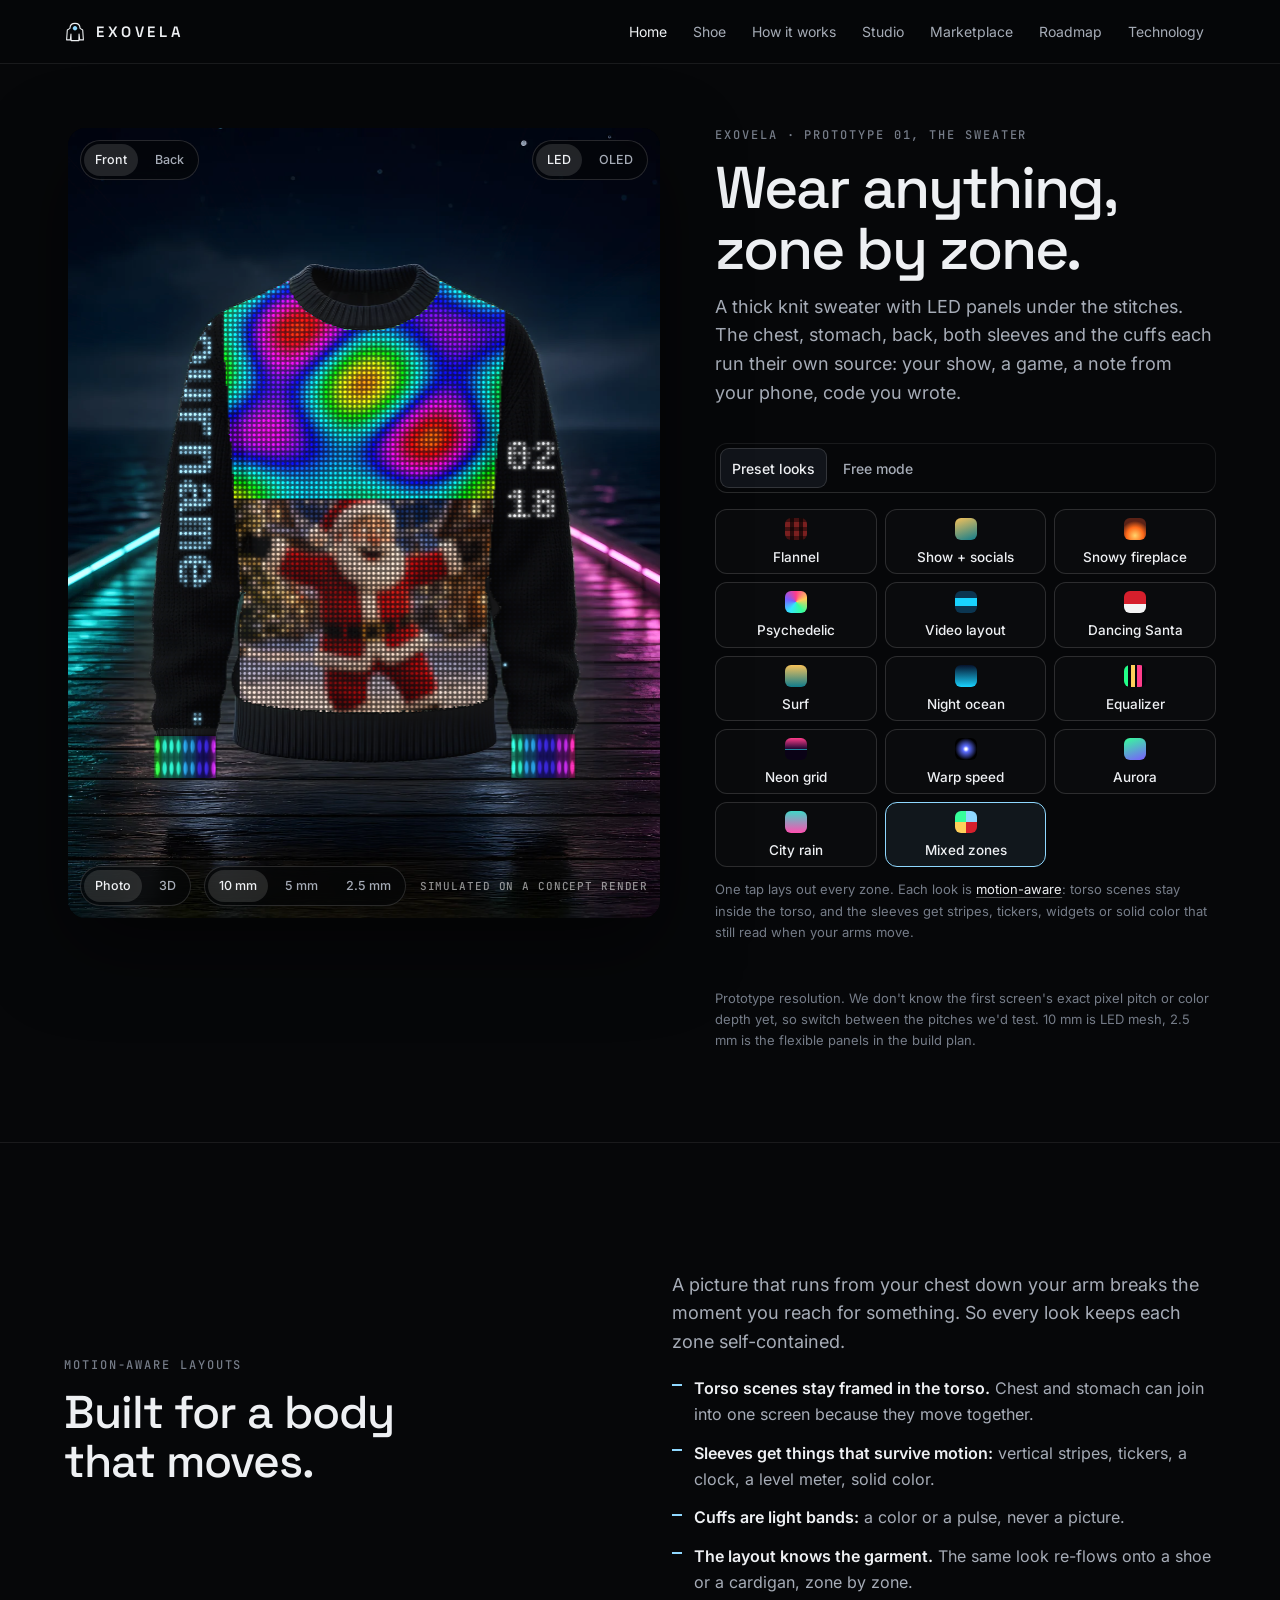
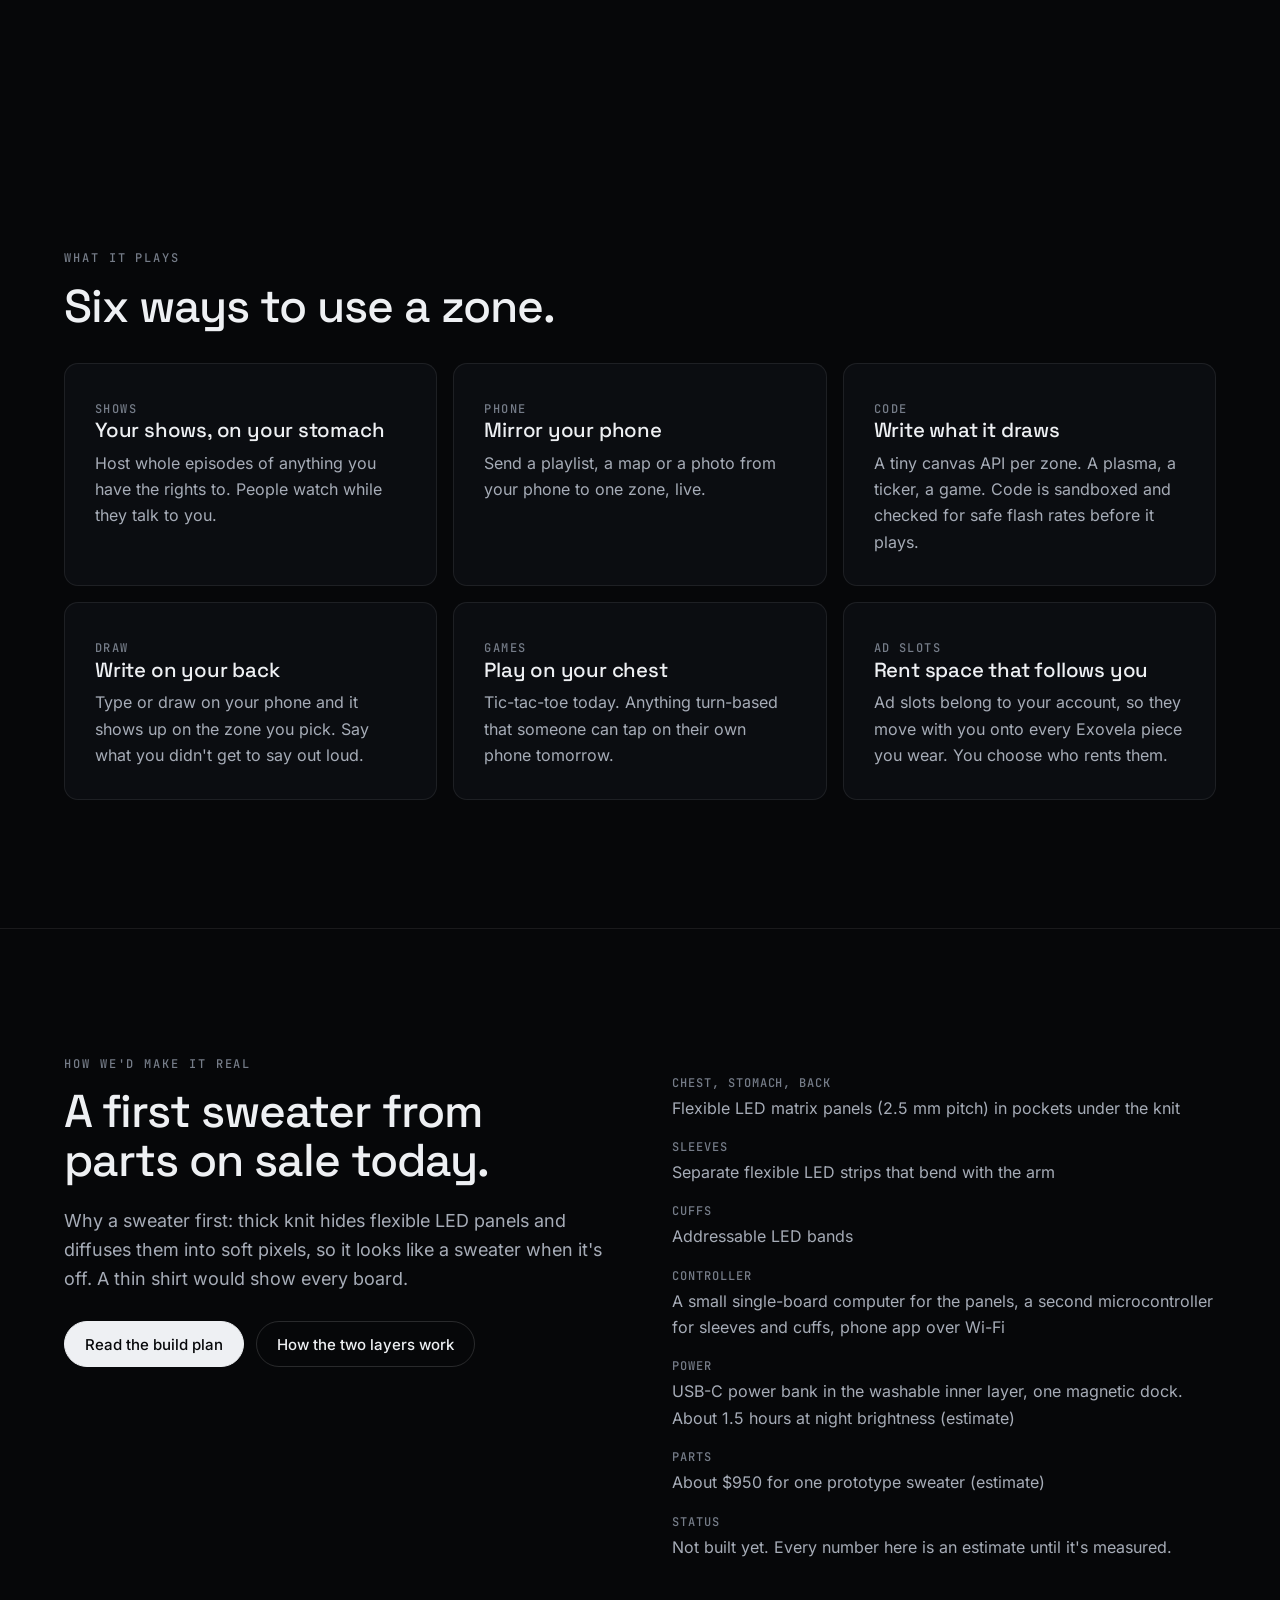
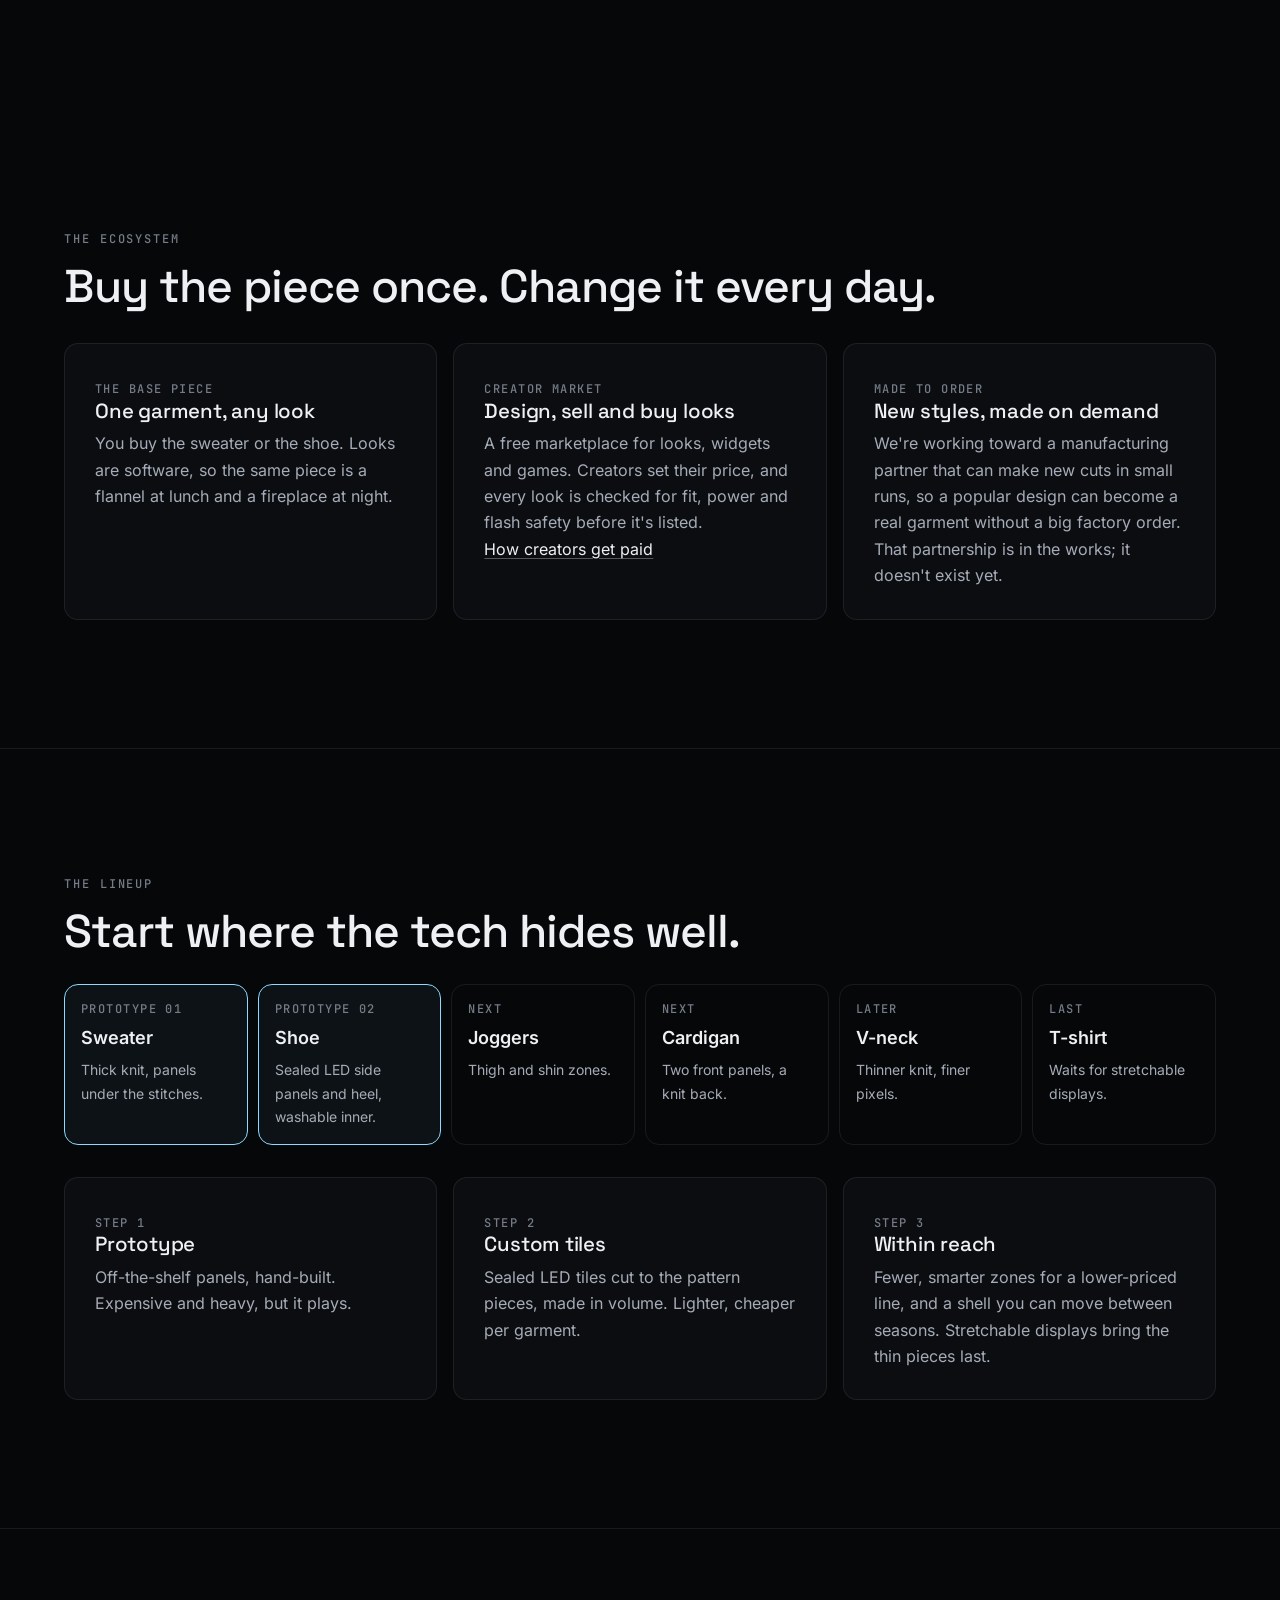
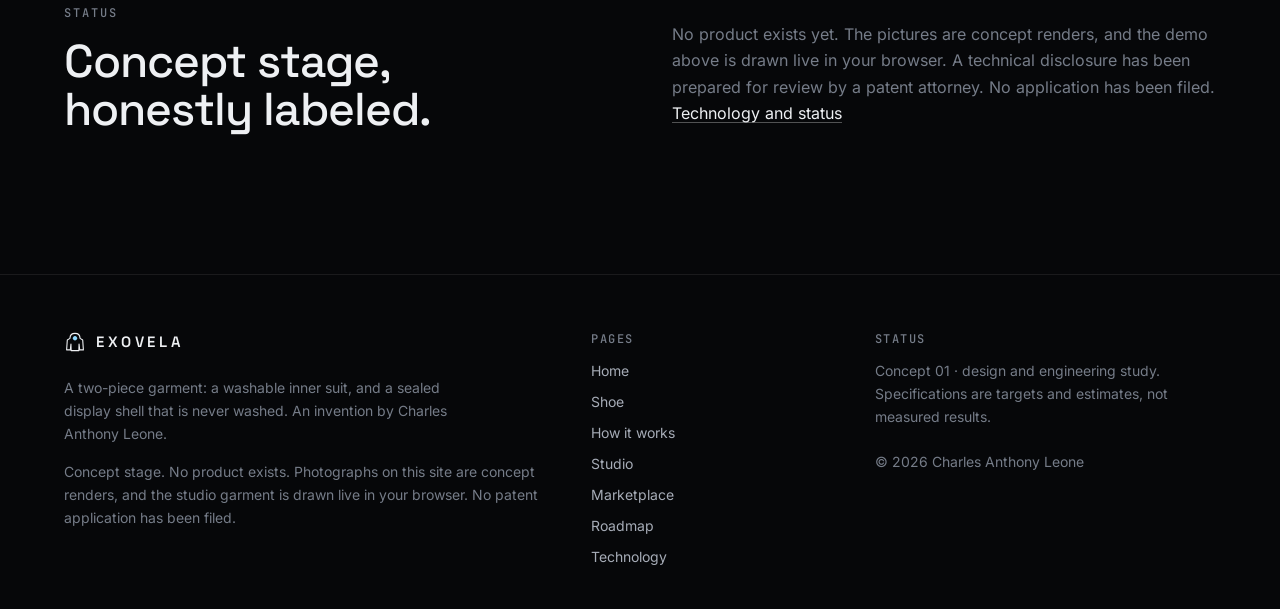
==== commit 49c3d61f: "r4.1: interactive 3D viewer for the sweater and the shoe (procedural meshes, LED zones on the surfac" ====
--- a/index.html
+++ b/index.html
@@ -34,9 +34,13 @@
         <div class="seg" role="group" aria-label="View"><button type="button" data-view="front" aria-pressed="true">Front</button><button type="button" data-view="back" aria-pressed="false">Back</button></div>
         <div class="seg" role="group" aria-label="Display look"><button type="button" data-look="0" aria-pressed="true">LED</button><button type="button" data-look="1" aria-pressed="false">OLED</button></div>
       </div>
+      <div class="lg-3dctl" data-3dctl hidden><button type="button" class="icon-btn" data-spin aria-pressed="true" title="Auto-spin" aria-label="Auto-spin"><svg viewBox="0 0 24 24" width="18" height="18" aria-hidden="true"><path d="M20 12a8 8 0 1 1-2.34-5.66" fill="none" stroke="currentColor" stroke-width="1.8" stroke-linecap="round"/><path d="M20 4v4.5h-4.5" fill="none" stroke="currentColor" stroke-width="1.8" stroke-linecap="round" stroke-linejoin="round"/></svg></button><button type="button" class="icon-btn" data-reset title="Reset view" aria-label="Reset view"><svg viewBox="0 0 24 24" width="18" height="18" aria-hidden="true"><circle cx="12" cy="12" r="3" fill="none" stroke="currentColor" stroke-width="1.8"/><path d="M12 3v3M12 18v3M3 12h3M18 12h3" stroke="currentColor" stroke-width="1.8" stroke-linecap="round"/></svg></button></div>
+      <p class="lg-hint" data-hint aria-hidden="true">Drag to rotate · Pinch or scroll to zoom · Two fingers or right-drag to move</p>
+      <p class="lg-loading" aria-live="polite">Loading 3D…</p>
       <div class="lg-over lg-over-bottom">
+        <div class="seg" role="group" aria-label="Viewer"><button type="button" data-mode3d="0" aria-pressed="true">Photo</button><button type="button" data-mode3d="1" aria-pressed="false">3D</button></div>
         <div class="seg" role="group" aria-label="Pixel pitch"><button type="button" data-pitch="10" aria-pressed="true">10 mm</button><button type="button" data-pitch="5" aria-pressed="false">5 mm</button><button type="button" data-pitch="2.5" aria-pressed="false">2.5 mm</button></div>
-        <span class="render-note">Simulated on a concept render</span>
+        <span class="render-note" data-note>Simulated on a concept render</span>
       </div>
     </div>
     <div class="lg-panel">
--- a/assets/site.css
+++ b/assets/site.css
@@ -300,3 +300,17 @@
   .presets::-webkit-scrollbar{display:none}
   .lg-panel{margin-top:14px}
 }
+/* r4 3D viewer */
+.lg-stage canvas.lg-3d{display:none;z-index:2;opacity:1;cursor:grab;touch-action:none;background:radial-gradient(ellipse 70% 60% at 50% 42%,#1b2233 0%,#0b0d14 55%,#05060a 100%)}
+.lg-stage canvas.lg-3d:active{cursor:grabbing}
+.lg-stage.is3d picture,.lg-stage.is3d>canvas:not(.lg-3d){visibility:hidden}
+.lg-3dctl{position:absolute;right:12px;top:50%;transform:translateY(-50%);display:flex;flex-direction:column;gap:8px;z-index:3}
+.lg-3dctl[hidden]{display:none}
+.icon-btn{width:42px;height:42px;border-radius:50%;display:grid;place-items:center;border:1px solid var(--line2);background:rgba(6,7,9,.66);backdrop-filter:blur(8px);color:var(--dim);cursor:pointer}
+.icon-btn[aria-pressed="true"]{color:var(--accent);border-color:rgba(143,216,255,.5)}
+.icon-btn:hover{color:var(--ink)}
+.lg-hint{position:absolute;left:50%;top:58px;transform:translateX(-50%);margin:0;z-index:3;font:500 12px var(--font);color:var(--ink);background:rgba(6,7,9,.7);backdrop-filter:blur(8px);border:1px solid var(--line2);border-radius:999px;padding:7px 12px;white-space:nowrap;opacity:0;pointer-events:none;transition:opacity .5s}
+.lg-stage.hint-on .lg-hint{opacity:1}
+.lg-loading{position:absolute;inset:0;display:none;place-items:center;margin:0;z-index:4;font:500 13px var(--mono);letter-spacing:.06em;color:var(--dim);background:rgba(5,6,10,.55)}
+.lg-stage.is-loading3d .lg-loading{display:grid}
+@media (max-width:520px){.lg-hint{white-space:normal;width:82%;text-align:center;top:56px}}
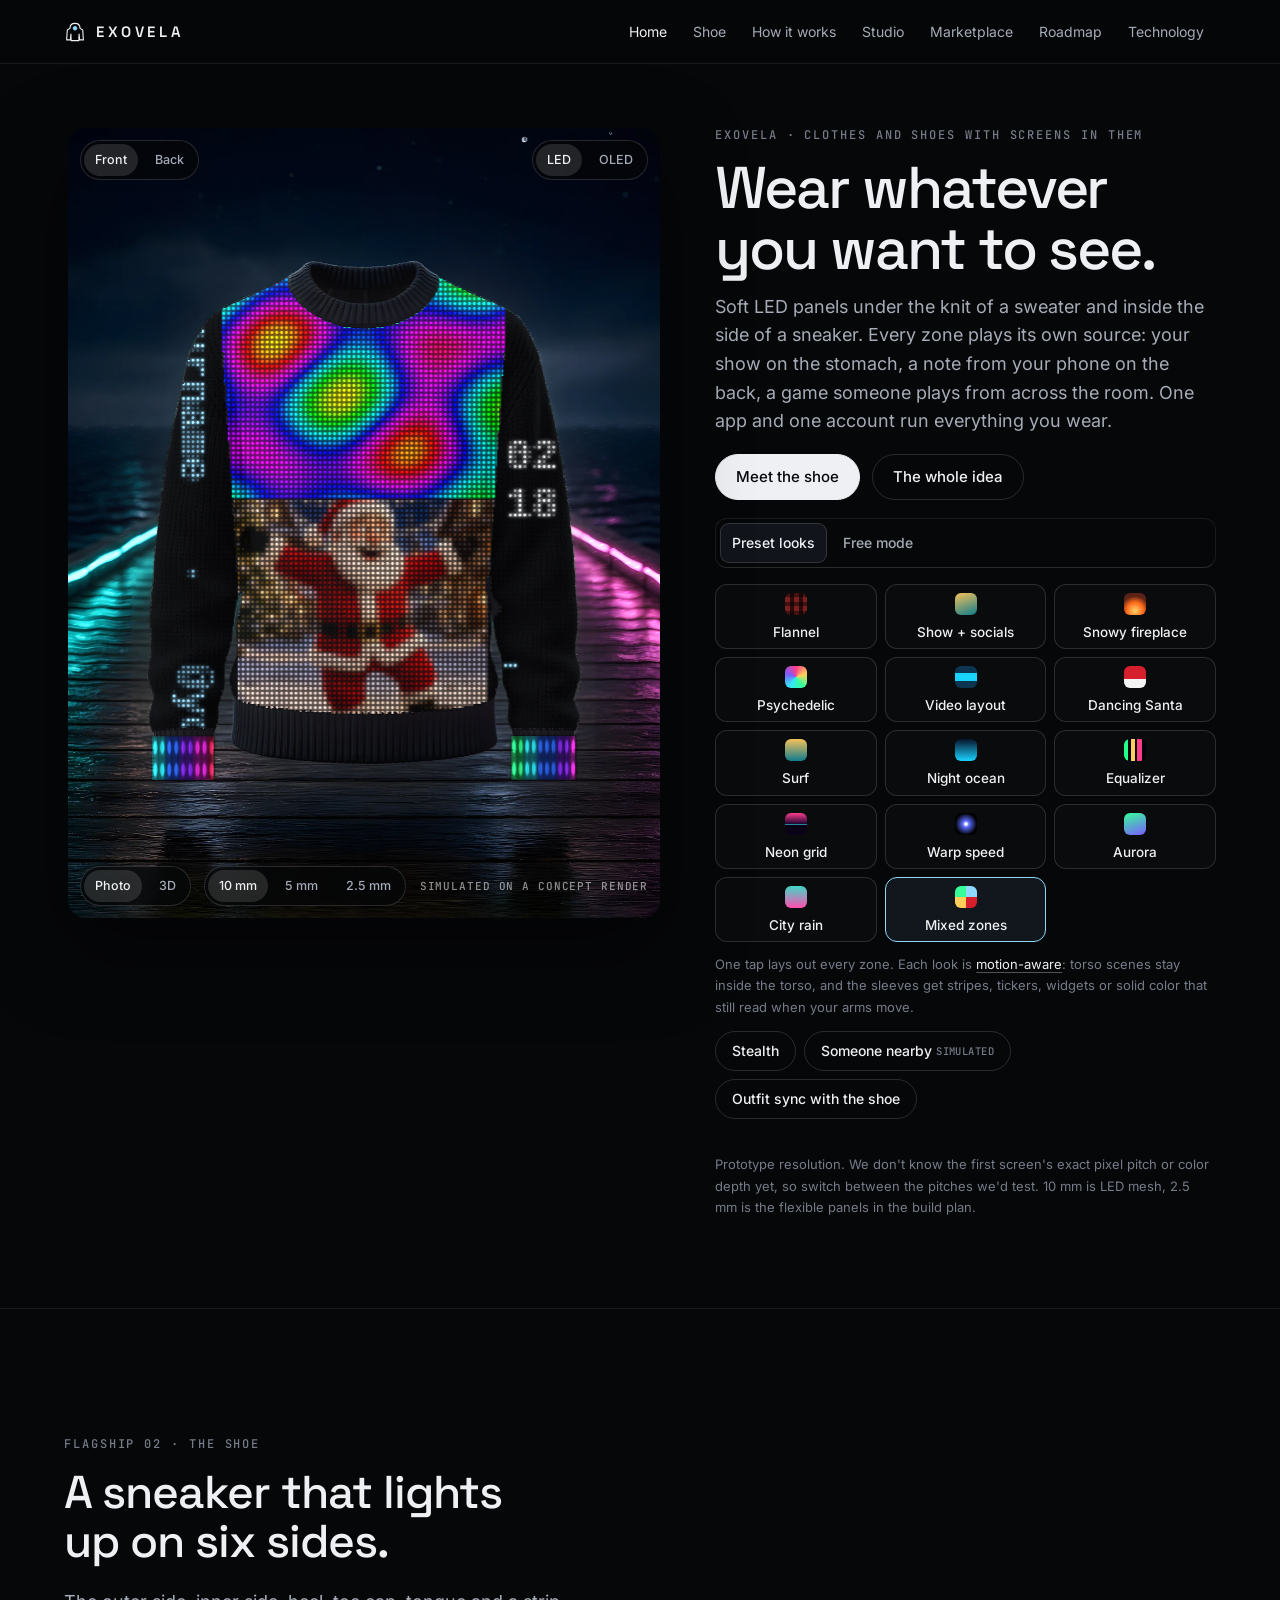
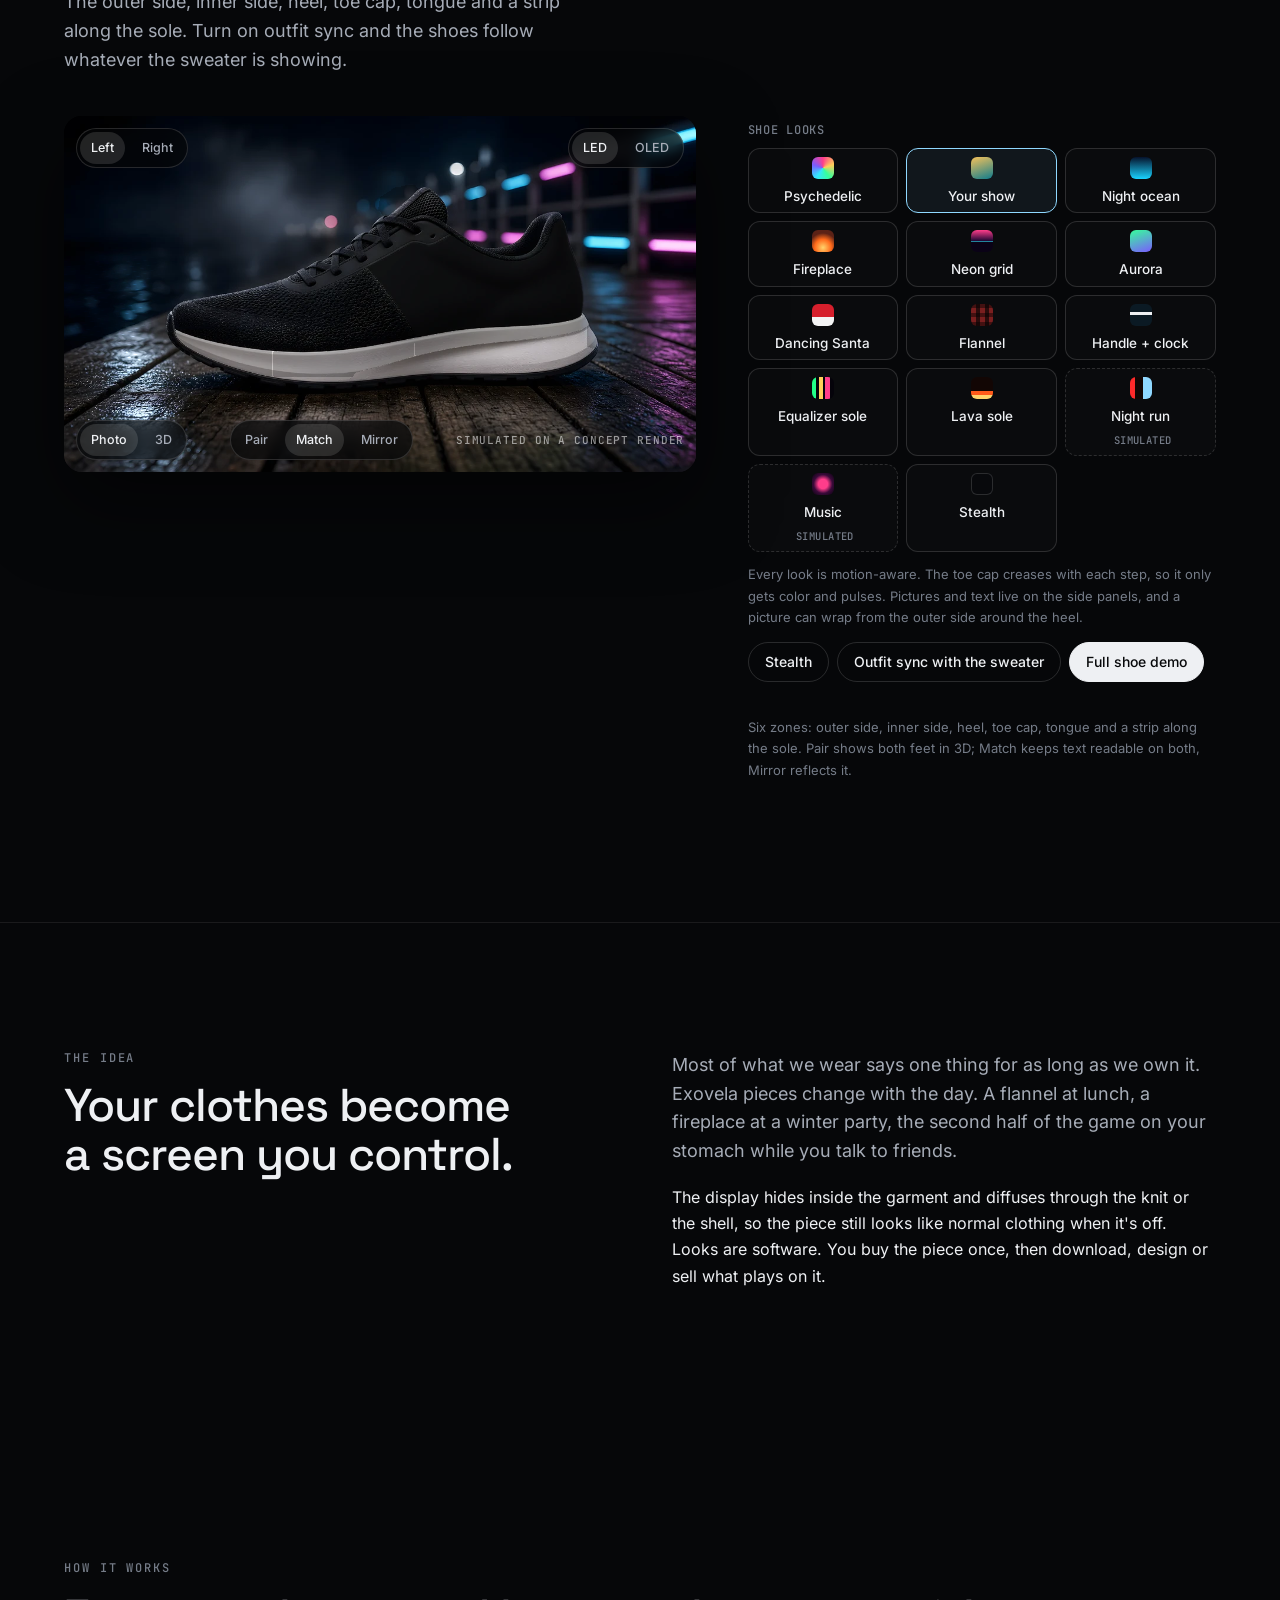
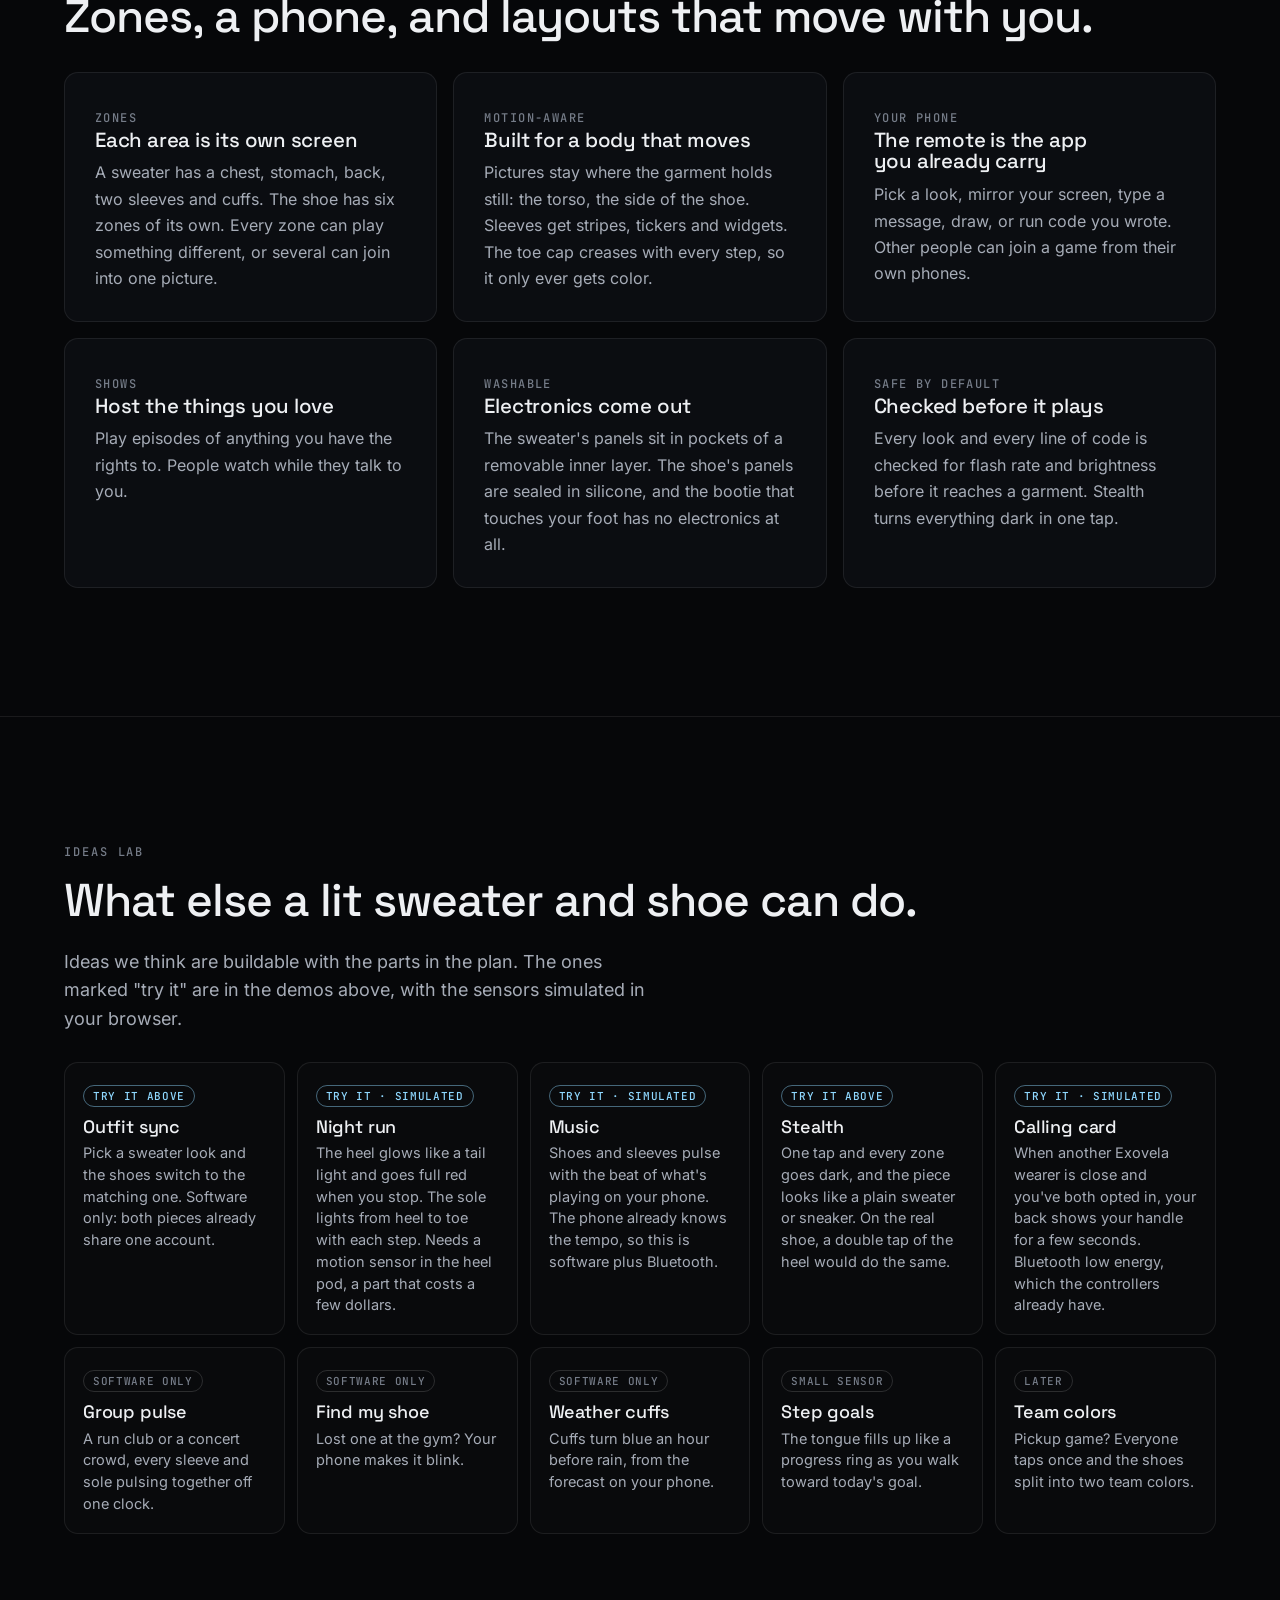
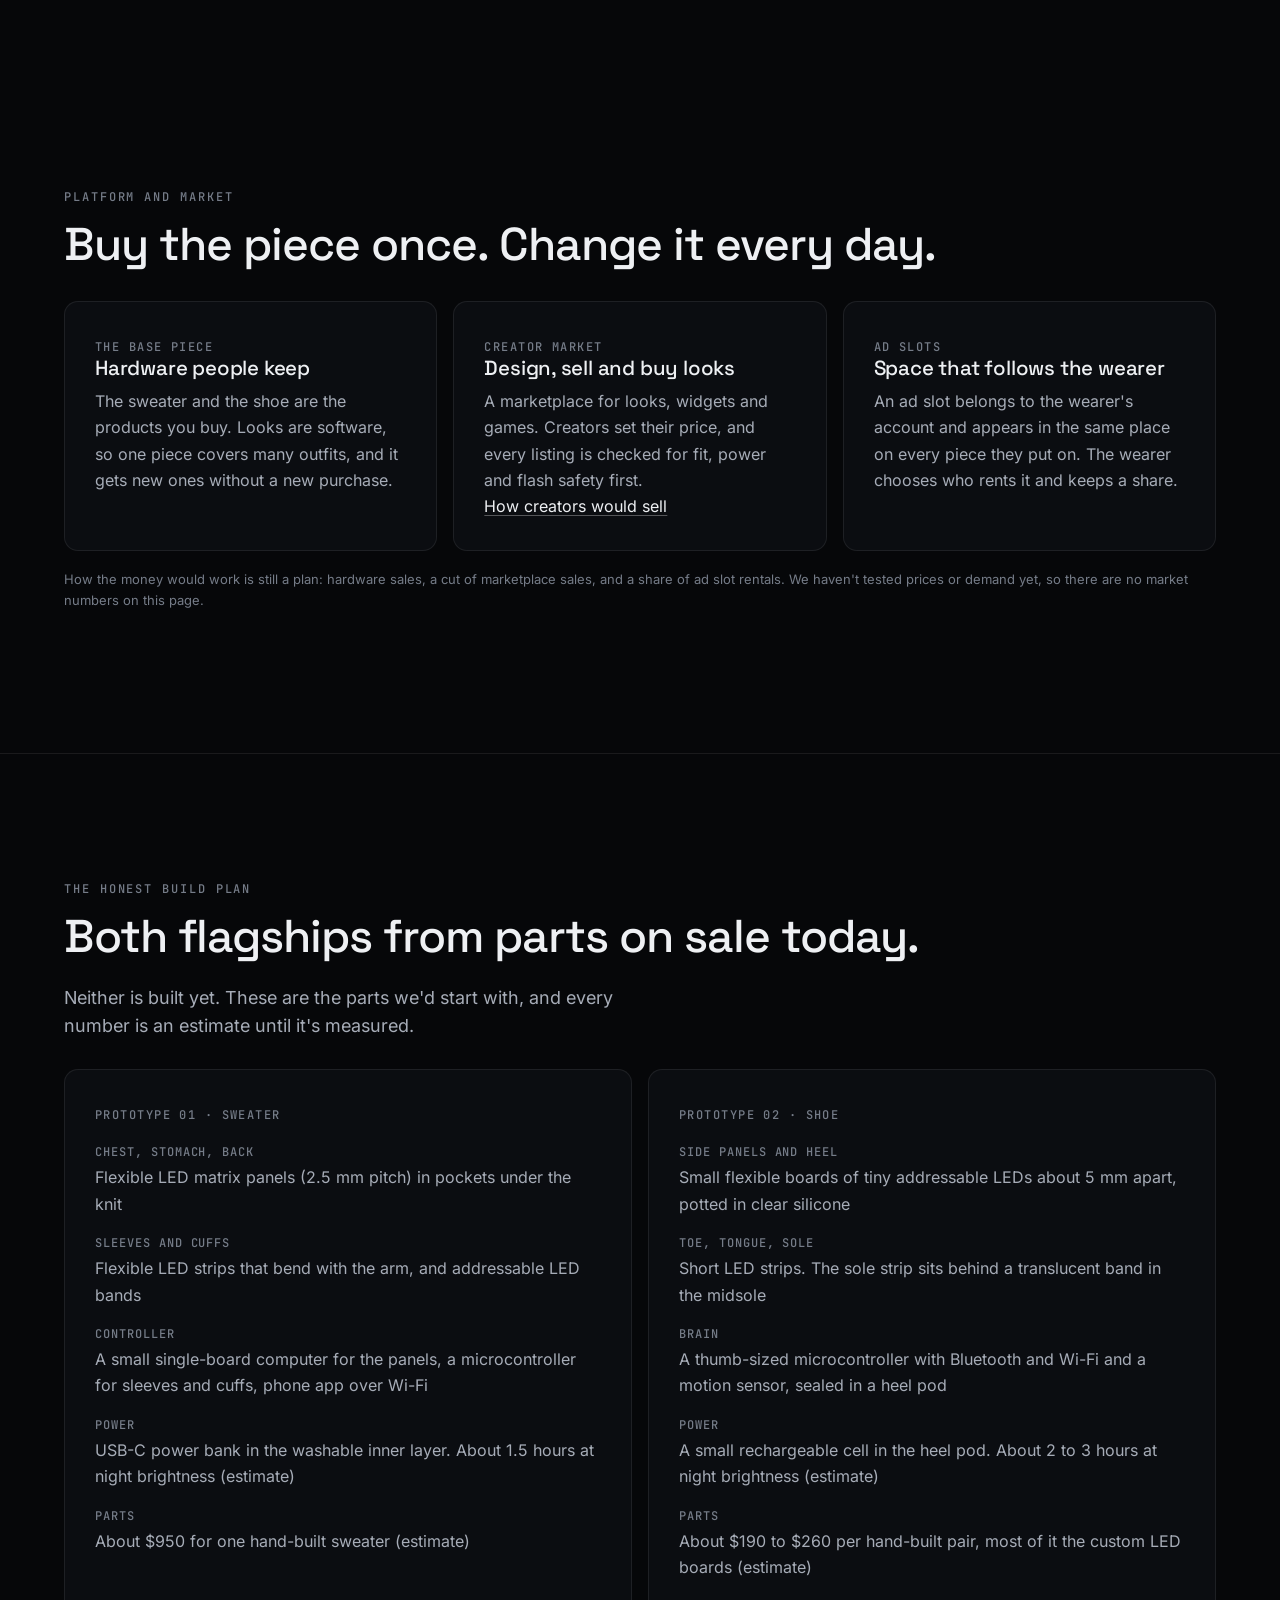
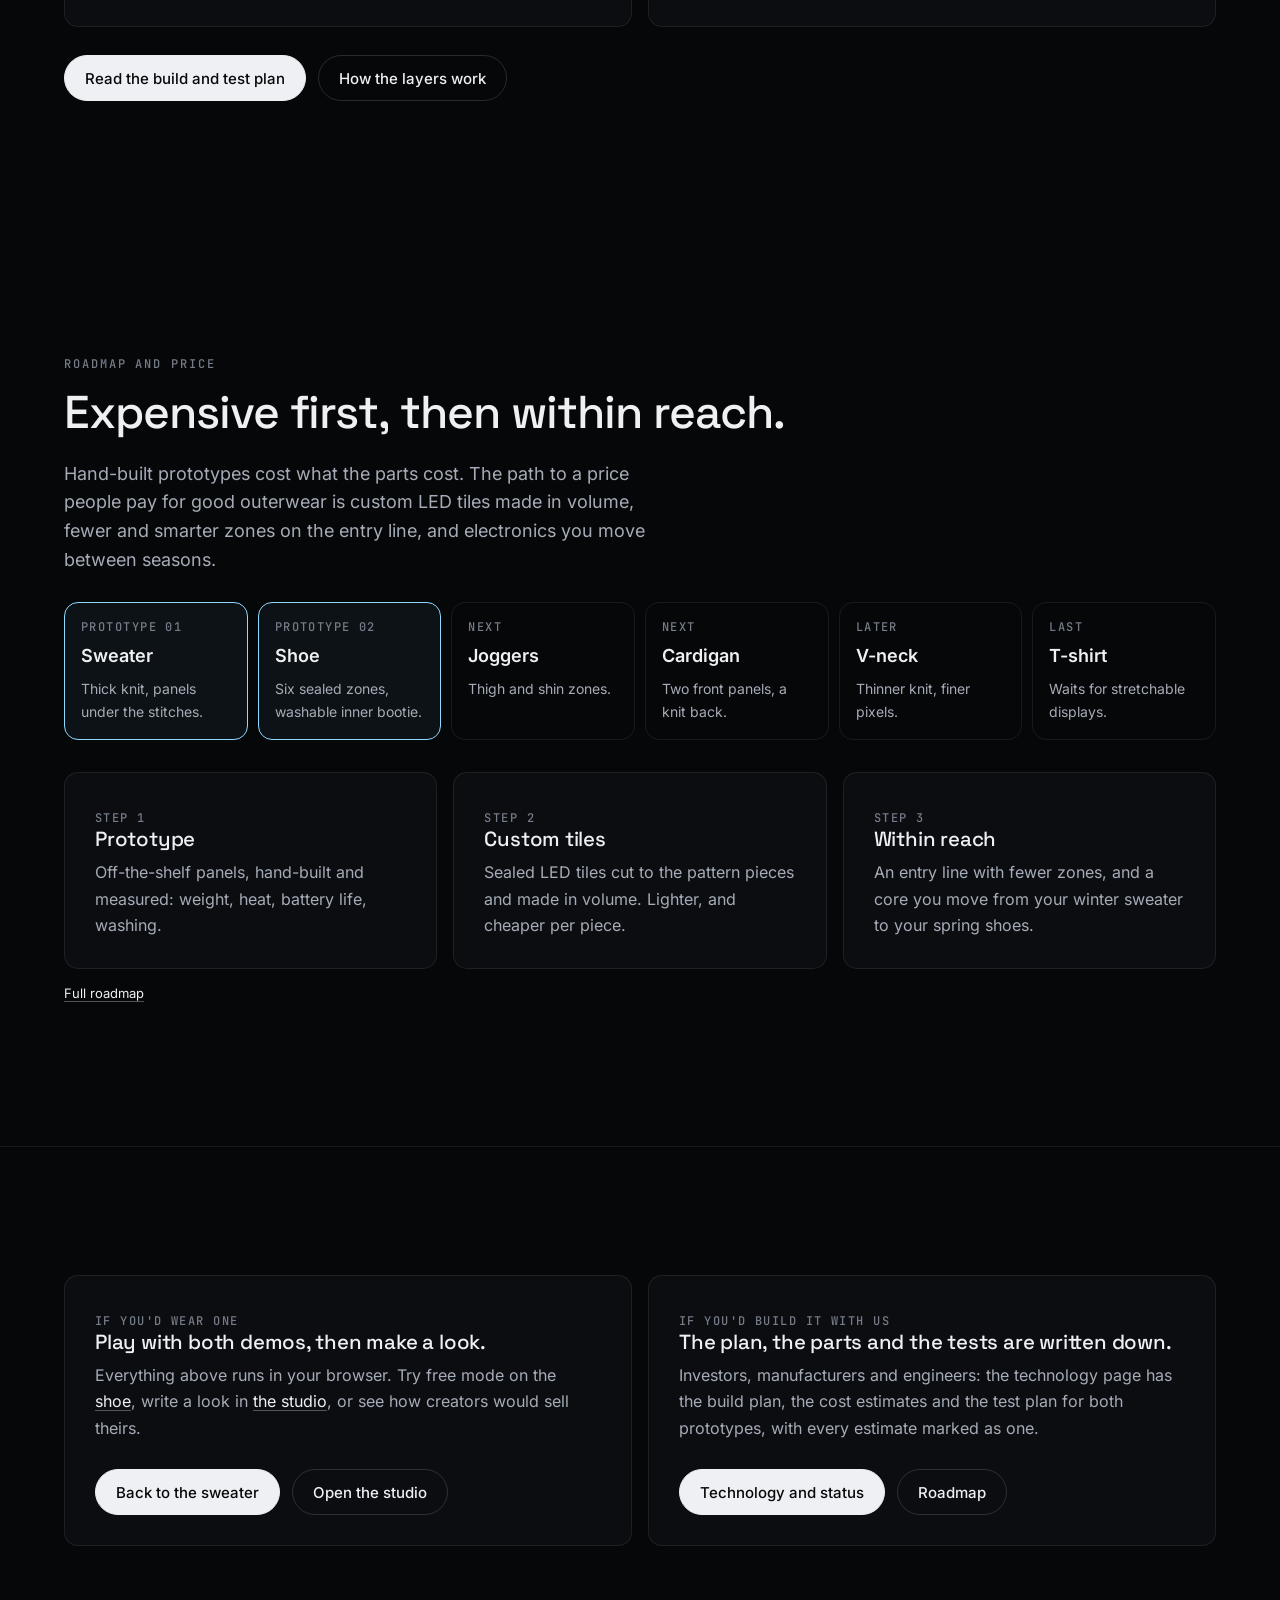
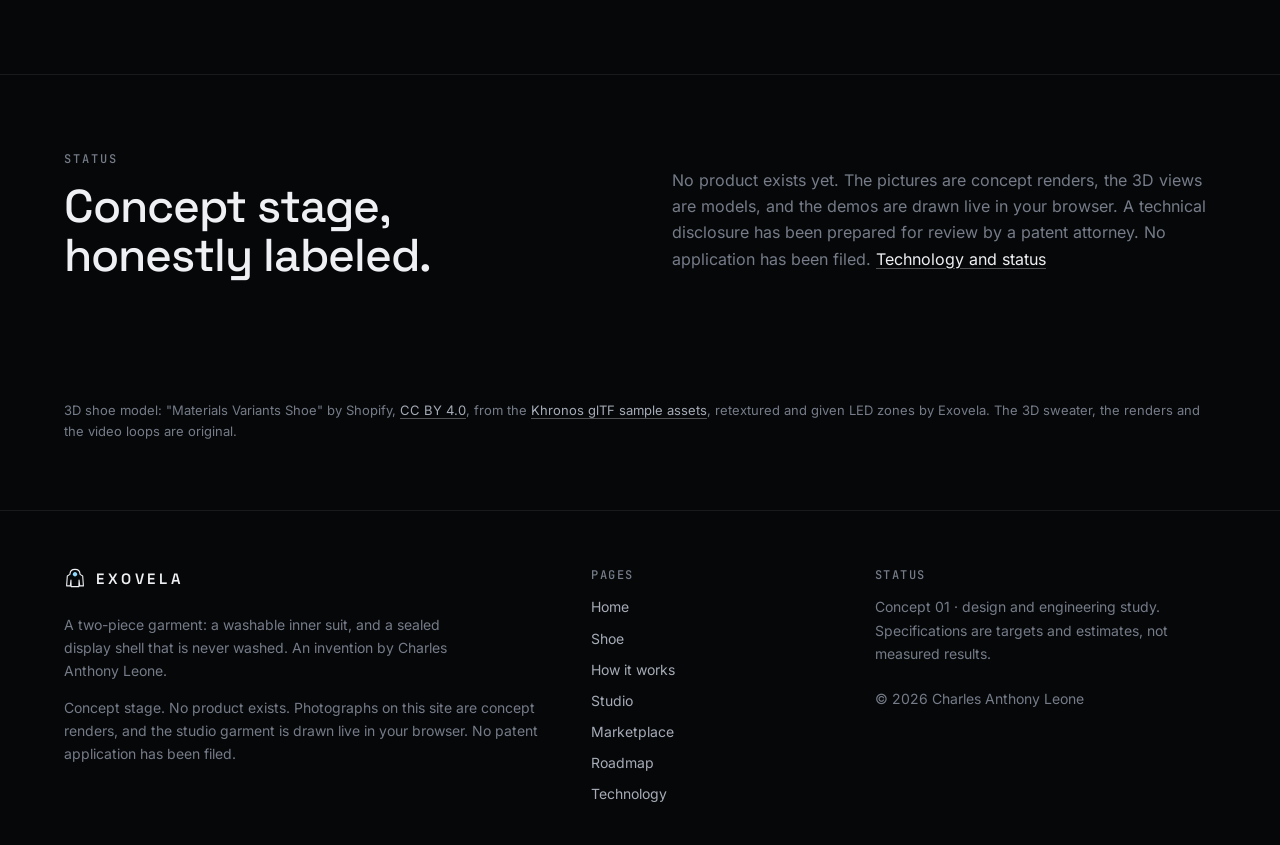
==== commit 19a63679: "r5: shoe flagship at parity (6 zones, spans, L/R pair match/mirror, presets, sim night-run/music), r" ====
--- a/index.html
+++ b/index.html
@@ -1,7 +1,7 @@
 <!doctype html>
 <html lang="en"><head><meta charset="utf-8"><meta name="viewport" content="width=device-width,initial-scale=1,viewport-fit=cover">
-<title>Exovela | A sweater that plays anything, zone by zone</title><meta name="description" content="Exovela is a thick knit sweater with LED panels under the stitches. Chest, stomach, back, sleeves and cuffs each play their own source: your shows, a game, a note from your phone, code you wrote. Concept by Charles Anthony Leone."><meta name="theme-color" content="#02040a">
-<meta property="og:type" content="website"><meta property="og:title" content="Exovela | A sweater that plays anything, zone by zone"><meta property="og:description" content="Exovela is a thick knit sweater with LED panels under the stitches. Chest, stomach, back, sleeves and cuffs each play their own source: your shows, a game, a note from your phone, code you wrote. Concept by Charles Anthony Leone.">
+<title>Exovela | Clothes and shoes that play anything</title><meta name="description" content="Exovela puts soft LED panels under the knit of a sweater and inside the side of a sneaker. Every zone plays its own source: your shows, a note from your phone, a game, code you wrote. Two live demos, the build plan and the roadmap. Concept by Charles Anthony Leone."><meta name="theme-color" content="#02040a">
+<meta property="og:type" content="website"><meta property="og:title" content="Exovela | Clothes and shoes that play anything"><meta property="og:description" content="Exovela puts soft LED panels under the knit of a sweater and inside the side of a sneaker. Every zone plays its own source: your shows, a note from your phone, a game, code you wrote. Two live demos, the build plan and the roadmap. Concept by Charles Anthony Leone.">
 <link rel="icon" href="assets/favicon.svg" type="image/svg+xml">
 <link rel="preload" href="assets/fonts/space-grotesk.woff2" as="font" type="font/woff2" crossorigin>
 <link rel="stylesheet" href="assets/site.css"><link rel="preload" as="image" type="image/avif" imagesrcset="assets/img/sweater-front-1080.avif 1080w, assets/img/sweater-front-1440.avif 1440w, assets/img/sweater-front-2160.avif 2160w" imagesizes="(max-width: 900px) 92vw, 600px" fetchpriority="high">
@@ -20,9 +20,10 @@
 <section class="lg-hero" id="live" data-live-garment="sweater" aria-labelledby="hero-h">
   <div class="wrap lg-grid">
     <div class="lg-head">
-      <p class="eyebrow">Exovela · Prototype 01, the sweater</p>
-      <h1 id="hero-h">Wear anything, zone by zone.</h1>
-      <p class="lede">A thick knit sweater with LED panels under the stitches. The chest, stomach, back, both sleeves and the cuffs each run their own source: your show, a game, a note from your phone, code you wrote.</p>
+      <p class="eyebrow">Exovela · Clothes and shoes with screens in them</p>
+      <h1 id="hero-h">Wear whatever you want to see.</h1>
+      <p class="lede">Soft LED panels under the knit of a sweater and inside the side of a sneaker. Every zone plays its own source: your show on the stomach, a note from your phone on the back, a game someone plays from across the room. One app and one account run everything you wear.</p>
+      <div class="actions hero-actions"><a class="btn btn-led" href="#shoe-live">Meet the shoe</a><a class="btn" href="#vision">The whole idea</a></div>
     </div>
     <div class="lg-stage">
       <picture>
@@ -107,94 +108,179 @@
           <label class="lg-inline">Solid color <input type="color" data-solid value="#2a6cff"></label>
         </div>
       </div>
+      <div class="lg-actions">
+        <button type="button" class="btn btn-sm" data-stealth aria-pressed="false" title="Every zone dark at once">Stealth</button>
+        <button type="button" class="btn btn-sm" data-nearby title="Simulated">Someone nearby <small>simulated</small></button>
+        <button type="button" class="btn btn-sm btn-sync" data-outfit aria-pressed="false">Outfit sync with the shoe</button>
+      </div>
       <p class="fine lg-status" data-lg-status aria-live="polite"></p>
       <p class="fine">Prototype resolution. We don't know the first screen's exact pixel pitch or color depth yet, so switch between the pitches we'd test. 10 mm is LED mesh, 2.5 mm is the flexible panels in the build plan.</p>
     </div>
   </div>
 </section>
 
-<section class="section rule" id="motion">
-  <div class="wrap split">
-    <div class="reveal"><p class="eyebrow">Motion-aware layouts</p><h2>Built for a body that moves.</h2></div>
+<section class="section rule flagship" id="shoe-live" data-live-garment="shoe" aria-labelledby="shoe-h">
+  <div class="wrap shoe-grid">
+    <div class="lg-head">
+      <p class="eyebrow">Flagship 02 · The shoe</p>
+      <h2 id="shoe-h">A sneaker that lights up on six sides.</h2>
+      <p class="lede">The outer side, inner side, heel, toe cap, tongue and a strip along the sole. Turn on outfit sync and the shoes follow whatever the sweater is showing.</p>
+    </div>
+    <div class="lg-stage shoe-stage">
+      <picture>
+        <source type="image/avif" srcset="assets/img/shoe-side-1080.avif 1080w, assets/img/shoe-side-1440.avif 1440w, assets/img/shoe-side-2160.avif 2160w" sizes="(max-width: 900px) 92vw, 760px">
+        <img src="assets/img/shoe-side-1080.webp" srcset="assets/img/shoe-side-1080.webp 1080w, assets/img/shoe-side-1440.webp 1440w, assets/img/shoe-side-2160.webp 2160w" sizes="(max-width: 900px) 92vw, 760px" width="2160" height="1215" alt="Side view of a dark knit sneaker on a wet pier at night. The side, heel, toe cap, tongue and sole strip glow with LED pixels." loading="lazy" decoding="async">
+      </picture>
+      <canvas aria-label="Live shoe. Tap a zone to edit it." role="img"></canvas>
+      <div class="lg-over lg-over-top">
+        <div class="seg" role="group" aria-label="Foot"><button type="button" data-view="L" aria-pressed="true">Left</button><button type="button" data-view="R" aria-pressed="false">Right</button></div>
+        <div class="seg" role="group" aria-label="Display look"><button type="button" data-look="0" aria-pressed="true">LED</button><button type="button" data-look="1" aria-pressed="false">OLED</button></div>
+      </div>
+      <div class="lg-3dctl" data-3dctl hidden><button type="button" class="icon-btn" data-spin aria-pressed="true" title="Auto-spin" aria-label="Auto-spin"><svg viewBox="0 0 24 24" width="18" height="18" aria-hidden="true"><path d="M20 12a8 8 0 1 1-2.34-5.66" fill="none" stroke="currentColor" stroke-width="1.8" stroke-linecap="round"/><path d="M20 4v4.5h-4.5" fill="none" stroke="currentColor" stroke-width="1.8" stroke-linecap="round" stroke-linejoin="round"/></svg></button><button type="button" class="icon-btn" data-reset title="Reset view" aria-label="Reset view"><svg viewBox="0 0 24 24" width="18" height="18" aria-hidden="true"><circle cx="12" cy="12" r="3" fill="none" stroke="currentColor" stroke-width="1.8"/><path d="M12 3v3M12 18v3M3 12h3M18 12h3" stroke="currentColor" stroke-width="1.8" stroke-linecap="round"/></svg></button></div>
+      <p class="lg-hint" data-hint aria-hidden="true">Drag to rotate · Pinch or scroll to zoom · Two fingers or right-drag to move</p>
+      <p class="lg-loading" aria-live="polite">Loading 3D…</p>
+      <div class="lg-over lg-over-bottom">
+        <div class="seg" role="group" aria-label="Viewer"><button type="button" data-mode3d="0" aria-pressed="true">Photo</button><button type="button" data-mode3d="1" aria-pressed="false">3D</button></div>
+        <div class="seg" role="group" aria-label="Pair"><button type="button" data-pair aria-pressed="false">Pair</button><button type="button" data-pairmode="match" aria-pressed="true">Match</button><button type="button" data-pairmode="mirror" aria-pressed="false">Mirror</button></div>
+        <span class="render-note" data-note>Simulated on a concept render</span>
+      </div>
+    </div>
+    <div class="lg-panel">
+      <p class="lg-label">Shoe looks</p>
+      <div data-pane="looks">
+        <div class="presets" data-presets></div>
+        <p class="fine">Every look is motion-aware. The toe cap creases with each step, so it only gets color and pulses. Pictures and text live on the side panels, and a picture can wrap from the outer side around the heel.</p>
+      </div>
+      <div class="lg-actions" data-sim hidden>
+        <button type="button" class="btn btn-sm btn-brake" data-brake>Stop <small>simulated</small></button>
+        <button type="button" class="btn btn-sm" data-stepnow>Take a step <small>simulated</small></button>
+      </div>
+      <div class="lg-actions">
+        <button type="button" class="btn btn-sm" data-stealth aria-pressed="false">Stealth</button>
+        <button type="button" class="btn btn-sm btn-sync" data-outfit aria-pressed="false">Outfit sync with the sweater</button>
+        <a class="btn btn-sm btn-led" href="shoe.html">Full shoe demo</a>
+      </div>
+      <p class="fine lg-status" data-lg-status aria-live="polite"></p>
+      <p class="fine">Six zones: outer side, inner side, heel, toe cap, tongue and a strip along the sole. Pair shows both feet in 3D; Match keeps text readable on both, Mirror reflects it.</p>
+    </div>
+  </div>
+</section>
+
+<section class="section rule" id="vision">
+  <div class="wrap split" style="align-items:start">
+    <div class="reveal"><p class="eyebrow">The idea</p><h2>Your clothes become a screen you control.</h2></div>
     <div class="reveal">
-      <p class="lede">A picture that runs from your chest down your arm breaks the moment you reach for something. So every look keeps each zone self-contained.</p>
-      <ul class="ticks">
-        <li><strong>Torso scenes stay framed in the torso.</strong> Chest and stomach can join into one screen because they move together.</li>
-        <li><strong>Sleeves get things that survive motion:</strong> vertical stripes, tickers, a clock, a level meter, solid color.</li>
-        <li><strong>Cuffs are light bands:</strong> a color or a pulse, never a picture.</li>
-        <li><strong>The layout knows the garment.</strong> The same look re-flows onto a shoe or a cardigan, zone by zone.</li>
-      </ul>
-    </div>
-  </div>
-</section>
-
-<section class="section">
-  <div class="wrap">
-    <div class="reveal"><p class="eyebrow">What it plays</p><h2>Six ways to use a zone.</h2></div>
+      <p class="lede">Most of what we wear says one thing for as long as we own it. Exovela pieces change with the day. A flannel at lunch, a fireplace at a winter party, the second half of the game on your stomach while you talk to friends.</p>
+      <p>The display hides inside the garment and diffuses through the knit or the shell, so the piece still looks like normal clothing when it's off. Looks are software. You buy the piece once, then download, design or sell what plays on it.</p>
+    </div>
+  </div>
+</section>
+
+<section class="section" id="how">
+  <div class="wrap">
+    <div class="reveal"><p class="eyebrow">How it works</p><h2>Zones, a phone, and layouts that move with you.</h2></div>
     <div class="grid g3" style="margin-top:32px">
-      <div class="card reveal"><span class="num">SHOWS</span><h3>Your shows, on your stomach</h3><p>Host whole episodes of anything you have the rights to. People watch while they talk to you.</p></div>
-      <div class="card reveal"><span class="num">PHONE</span><h3>Mirror your phone</h3><p>Send a playlist, a map or a photo from your phone to one zone, live.</p></div>
-      <div class="card reveal"><span class="num">CODE</span><h3>Write what it draws</h3><p>A tiny canvas API per zone. A plasma, a ticker, a game. Code is sandboxed and checked for safe flash rates before it plays.</p></div>
-      <div class="card reveal"><span class="num">DRAW</span><h3>Write on your back</h3><p>Type or draw on your phone and it shows up on the zone you pick. Say what you didn't get to say out loud.</p></div>
-      <div class="card reveal"><span class="num">GAMES</span><h3>Play on your chest</h3><p>Tic-tac-toe today. Anything turn-based that someone can tap on their own phone tomorrow.</p></div>
-      <div class="card reveal"><span class="num">AD SLOTS</span><h3>Rent space that follows you</h3><p>Ad slots belong to your account, so they move with you onto every Exovela piece you wear. You choose who rents them.</p></div>
-    </div>
-  </div>
-</section>
-
-<section class="section rule">
-  <div class="wrap split" style="align-items:start">
-    <div class="reveal"><p class="eyebrow">How we'd make it real</p><h2>A first sweater from parts on sale today.</h2>
-      <p class="lede">Why a sweater first: thick knit hides flexible LED panels and diffuses them into soft pixels, so it looks like a sweater when it's off. A thin shirt would show every board.</p>
-      <div class="actions"><a class="btn btn-led" href="proof-of-concept.html#build">Read the build plan</a><a class="btn" href="how-it-works.html">How the two layers work</a></div></div>
-    <div class="reveal"><dl class="spec">
-      <dt>Chest, stomach, back</dt><dd>Flexible LED matrix panels (2.5 mm pitch) in pockets under the knit</dd>
-      <dt>Sleeves</dt><dd>Separate flexible LED strips that bend with the arm</dd>
-      <dt>Cuffs</dt><dd>Addressable LED bands</dd>
-      <dt>Controller</dt><dd>A small single-board computer for the panels, a second microcontroller for sleeves and cuffs, phone app over Wi-Fi</dd>
-      <dt>Power</dt><dd>USB-C power bank in the washable inner layer, one magnetic dock. About 1.5 hours at night brightness (estimate)</dd>
-      <dt>Parts</dt><dd>About $950 for one prototype sweater (estimate)</dd>
-      <dt>Status</dt><dd>Not built yet. Every number here is an estimate until it's measured.</dd>
-    </dl></div>
-  </div>
-</section>
-
-<section class="section">
-  <div class="wrap">
-    <div class="reveal"><p class="eyebrow">The ecosystem</p><h2>Buy the piece once. Change it every day.</h2></div>
+      <div class="card reveal"><span class="num">ZONES</span><h3>Each area is its own screen</h3><p>A sweater has a chest, stomach, back, two sleeves and cuffs. The shoe has six zones of its own. Every zone can play something different, or several can join into one picture.</p></div>
+      <div class="card reveal"><span class="num">MOTION-AWARE</span><h3>Built for a body that moves</h3><p>Pictures stay where the garment holds still: the torso, the side of the shoe. Sleeves get stripes, tickers and widgets. The toe cap creases with every step, so it only ever gets color.</p></div>
+      <div class="card reveal"><span class="num">YOUR PHONE</span><h3>The remote is the app you already carry</h3><p>Pick a look, mirror your screen, type a message, draw, or run code you wrote. Other people can join a game from their own phones.</p></div>
+      <div class="card reveal"><span class="num">SHOWS</span><h3>Host the things you love</h3><p>Play episodes of anything you have the rights to. People watch while they talk to you.</p></div>
+      <div class="card reveal"><span class="num">WASHABLE</span><h3>Electronics come out</h3><p>The sweater's panels sit in pockets of a removable inner layer. The shoe's panels are sealed in silicone, and the bootie that touches your foot has no electronics at all.</p></div>
+      <div class="card reveal"><span class="num">SAFE BY DEFAULT</span><h3>Checked before it plays</h3><p>Every look and every line of code is checked for flash rate and brightness before it reaches a garment. Stealth turns everything dark in one tap.</p></div>
+    </div>
+  </div>
+</section>
+
+<section class="section rule" id="ideas">
+  <div class="wrap">
+    <div class="reveal"><p class="eyebrow">Ideas lab</p><h2>What else a lit sweater and shoe can do.</h2>
+      <p class="lede">Ideas we think are buildable with the parts in the plan. The ones marked "try it" are in the demos above, with the sensors simulated in your browser.</p></div>
+    <div class="ideas reveal">
+      <article class="idea"><span class="tag tag-live">Try it above</span><h3>Outfit sync</h3><p>Pick a sweater look and the shoes switch to the matching one. Software only: both pieces already share one account.</p></article>
+      <article class="idea"><span class="tag tag-live">Try it · simulated</span><h3>Night run</h3><p>The heel glows like a tail light and goes full red when you stop. The sole lights from heel to toe with each step. Needs a motion sensor in the heel pod, a part that costs a few dollars.</p></article>
+      <article class="idea"><span class="tag tag-live">Try it · simulated</span><h3>Music</h3><p>Shoes and sleeves pulse with the beat of what's playing on your phone. The phone already knows the tempo, so this is software plus Bluetooth.</p></article>
+      <article class="idea"><span class="tag tag-live">Try it above</span><h3>Stealth</h3><p>One tap and every zone goes dark, and the piece looks like a plain sweater or sneaker. On the real shoe, a double tap of the heel would do the same.</p></article>
+      <article class="idea"><span class="tag tag-live">Try it · simulated</span><h3>Calling card</h3><p>When another Exovela wearer is close and you've both opted in, your back shows your handle for a few seconds. Bluetooth low energy, which the controllers already have.</p></article>
+      <article class="idea"><span class="tag">Software only</span><h3>Group pulse</h3><p>A run club or a concert crowd, every sleeve and sole pulsing together off one clock.</p></article>
+      <article class="idea"><span class="tag">Software only</span><h3>Find my shoe</h3><p>Lost one at the gym? Your phone makes it blink.</p></article>
+      <article class="idea"><span class="tag">Software only</span><h3>Weather cuffs</h3><p>Cuffs turn blue an hour before rain, from the forecast on your phone.</p></article>
+      <article class="idea"><span class="tag">Small sensor</span><h3>Step goals</h3><p>The tongue fills up like a progress ring as you walk toward today's goal.</p></article>
+      <article class="idea"><span class="tag">Later</span><h3>Team colors</h3><p>Pickup game? Everyone taps once and the shoes split into two team colors.</p></article>
+    </div>
+  </div>
+</section>
+
+<section class="section" id="platform">
+  <div class="wrap">
+    <div class="reveal"><p class="eyebrow">Platform and market</p><h2>Buy the piece once. Change it every day.</h2></div>
     <div class="grid g3" style="margin-top:32px">
-      <div class="card reveal"><span class="num">THE BASE PIECE</span><h3>One garment, any look</h3><p>You buy the sweater or the shoe. Looks are software, so the same piece is a flannel at lunch and a fireplace at night.</p></div>
-      <div class="card reveal"><span class="num">CREATOR MARKET</span><h3>Design, sell and buy looks</h3><p>A free marketplace for looks, widgets and games. Creators set their price, and every look is checked for fit, power and flash safety before it's listed.</p><p><a href="marketplace.html">How creators get paid</a></p></div>
-      <div class="card reveal"><span class="num">MADE TO ORDER</span><h3>New styles, made on demand</h3><p>We're working toward a manufacturing partner that can make new cuts in small runs, so a popular design can become a real garment without a big factory order. That partnership is in the works; it doesn't exist yet.</p></div>
-    </div>
-  </div>
-</section>
-
-<section class="section rule" id="lineup">
-  <div class="wrap">
-    <div class="reveal"><p class="eyebrow">The lineup</p><h2>Start where the tech hides well.</h2></div>
+      <div class="card reveal"><span class="num">THE BASE PIECE</span><h3>Hardware people keep</h3><p>The sweater and the shoe are the products you buy. Looks are software, so one piece covers many outfits, and it gets new ones without a new purchase.</p></div>
+      <div class="card reveal"><span class="num">CREATOR MARKET</span><h3>Design, sell and buy looks</h3><p>A marketplace for looks, widgets and games. Creators set their price, and every listing is checked for fit, power and flash safety first.</p><p><a href="marketplace.html">How creators would sell</a></p></div>
+      <div class="card reveal"><span class="num">AD SLOTS</span><h3>Space that follows the wearer</h3><p>An ad slot belongs to the wearer's account and appears in the same place on every piece they put on. The wearer chooses who rents it and keeps a share.</p></div>
+    </div>
+    <p class="fine reveal" style="margin-top:18px">How the money would work is still a plan: hardware sales, a cut of marketplace sales, and a share of ad slot rentals. We haven't tested prices or demand yet, so there are no market numbers on this page.</p>
+  </div>
+</section>
+
+<section class="section rule" id="build">
+  <div class="wrap">
+    <div class="reveal"><p class="eyebrow">The honest build plan</p><h2>Both flagships from parts on sale today.</h2>
+      <p class="lede">Neither is built yet. These are the parts we'd start with, and every number is an estimate until it's measured.</p></div>
+    <div class="grid g2" style="margin-top:28px">
+      <div class="card reveal"><span class="num">PROTOTYPE 01 · SWEATER</span><dl class="spec">
+        <dt>Chest, stomach, back</dt><dd>Flexible LED matrix panels (2.5 mm pitch) in pockets under the knit</dd>
+        <dt>Sleeves and cuffs</dt><dd>Flexible LED strips that bend with the arm, and addressable LED bands</dd>
+        <dt>Controller</dt><dd>A small single-board computer for the panels, a microcontroller for sleeves and cuffs, phone app over Wi-Fi</dd>
+        <dt>Power</dt><dd>USB-C power bank in the washable inner layer. About 1.5 hours at night brightness (estimate)</dd>
+        <dt>Parts</dt><dd>About $950 for one hand-built sweater (estimate)</dd>
+      </dl></div>
+      <div class="card reveal"><span class="num">PROTOTYPE 02 · SHOE</span><dl class="spec">
+        <dt>Side panels and heel</dt><dd>Small flexible boards of tiny addressable LEDs about 5 mm apart, potted in clear silicone</dd>
+        <dt>Toe, tongue, sole</dt><dd>Short LED strips. The sole strip sits behind a translucent band in the midsole</dd>
+        <dt>Brain</dt><dd>A thumb-sized microcontroller with Bluetooth and Wi-Fi and a motion sensor, sealed in a heel pod</dd>
+        <dt>Power</dt><dd>A small rechargeable cell in the heel pod. About 2 to 3 hours at night brightness (estimate)</dd>
+        <dt>Parts</dt><dd>About $190 to $260 per hand-built pair, most of it the custom LED boards (estimate)</dd>
+      </dl></div>
+    </div>
+    <div class="actions reveal"><a class="btn btn-led" href="proof-of-concept.html#build">Read the build and test plan</a><a class="btn" href="how-it-works.html">How the layers work</a></div>
+  </div>
+</section>
+
+<section class="section" id="lineup">
+  <div class="wrap">
+    <div class="reveal"><p class="eyebrow">Roadmap and price</p><h2>Expensive first, then within reach.</h2>
+      <p class="lede">Hand-built prototypes cost what the parts cost. The path to a price people pay for good outerwear is custom LED tiles made in volume, fewer and smarter zones on the entry line, and electronics you move between seasons.</p></div>
     <div class="lineup reveal">
       <a class="lu now" href="#live"><span class="num">PROTOTYPE 01</span><strong>Sweater</strong><span>Thick knit, panels under the stitches.</span></a>
-      <a class="lu now" href="shoe.html"><span class="num">PROTOTYPE 02</span><strong>Shoe</strong><span>Sealed LED side panels and heel, washable inner.</span></a>
+      <a class="lu now" href="shoe.html"><span class="num">PROTOTYPE 02</span><strong>Shoe</strong><span>Six sealed zones, washable inner bootie.</span></a>
       <div class="lu"><span class="num">NEXT</span><strong>Joggers</strong><span>Thigh and shin zones.</span></div>
       <div class="lu"><span class="num">NEXT</span><strong>Cardigan</strong><span>Two front panels, a knit back.</span></div>
       <div class="lu"><span class="num">LATER</span><strong>V-neck</strong><span>Thinner knit, finer pixels.</span></div>
       <div class="lu"><span class="num">LAST</span><strong>T-shirt</strong><span>Waits for stretchable displays.</span></div>
     </div>
     <div class="grid g3" style="margin-top:32px">
-      <div class="card reveal"><span class="num">STEP 1</span><h3>Prototype</h3><p>Off-the-shelf panels, hand-built. Expensive and heavy, but it plays.</p></div>
-      <div class="card reveal"><span class="num">STEP 2</span><h3>Custom tiles</h3><p>Sealed LED tiles cut to the pattern pieces, made in volume. Lighter, cheaper per garment.</p></div>
-      <div class="card reveal"><span class="num">STEP 3</span><h3>Within reach</h3><p>Fewer, smarter zones for a lower-priced line, and a shell you can move between seasons. Stretchable displays bring the thin pieces last.</p></div>
-    </div>
+      <div class="card reveal"><span class="num">STEP 1</span><h3>Prototype</h3><p>Off-the-shelf panels, hand-built and measured: weight, heat, battery life, washing.</p></div>
+      <div class="card reveal"><span class="num">STEP 2</span><h3>Custom tiles</h3><p>Sealed LED tiles cut to the pattern pieces and made in volume. Lighter, and cheaper per piece.</p></div>
+      <div class="card reveal"><span class="num">STEP 3</span><h3>Within reach</h3><p>An entry line with fewer zones, and a core you move from your winter sweater to your spring shoes.</p></div>
+    </div>
+    <p class="fine reveal" style="margin-top:14px"><a href="roadmap.html">Full roadmap</a></p>
+  </div>
+</section>
+
+<section class="section rule close-band">
+  <div class="wrap grid g2">
+    <div class="card reveal"><span class="num">IF YOU'D WEAR ONE</span><h3>Play with both demos, then make a look.</h3><p>Everything above runs in your browser. Try free mode on the <a href="shoe.html">shoe</a>, write a look in <a href="studio.html">the studio</a>, or see how creators would sell theirs.</p><div class="actions"><a class="btn btn-led" href="#live">Back to the sweater</a><a class="btn" href="studio.html">Open the studio</a></div></div>
+    <div class="card reveal"><span class="num">IF YOU'D BUILD IT WITH US</span><h3>The plan, the parts and the tests are written down.</h3><p>Investors, manufacturers and engineers: the technology page has the build plan, the cost estimates and the test plan for both prototypes, with every estimate marked as one.</p><div class="actions"><a class="btn btn-led" href="proof-of-concept.html">Technology and status</a><a class="btn" href="roadmap.html">Roadmap</a></div></div>
   </div>
 </section>
 
 <section class="section-tight rule">
   <div class="wrap split" style="align-items:center">
     <div class="reveal"><p class="eyebrow">Status</p><h2>Concept stage, honestly labeled.</h2></div>
-    <p class="muted reveal">No product exists yet. The pictures are concept renders, and the demo above is drawn live in your browser. A technical disclosure has been prepared for review by a patent attorney. No application has been filed. <a href="proof-of-concept.html">Technology and status</a></p>
-  </div>
-</section>
+    <p class="muted reveal">No product exists yet. The pictures are concept renders, the 3D views are models, and the demos are drawn live in your browser. A technical disclosure has been prepared for review by a patent attorney. No application has been filed. <a href="proof-of-concept.html">Technology and status</a></p>
+  </div>
+</section>
+
+<p class="model-credit wrap fine">3D shoe model: "Materials Variants Shoe" by Shopify, <a href="https://creativecommons.org/licenses/by/4.0/" rel="license noopener">CC BY 4.0</a>, from the <a href="https://github.com/KhronosGroup/glTF-Sample-Assets" rel="noopener">Khronos glTF sample assets</a>, retextured and given LED zones by Exovela. The 3D sweater, the renders and the video loops are original.</p>
 </main>
 <footer class="site-footer"><div class="footer-inner">
 <div><a class="brand" href="index.html"><svg class="brand-mark" viewBox="0 0 32 32" aria-hidden="true"><path d="M16 3.5c-4.6 0-7.2 3.3-7.4 7.2L4.8 13 3.8 27.5h5.4l.9-8.6.3 9.6h11.2l.3-9.6.9 8.6h5.4L27.2 13l-3.8-2.3C23.2 6.8 20.6 3.5 16 3.5Z" fill="none" stroke="currentColor" stroke-width="1.6" stroke-linejoin="round"/><path d="M12.6 11c.4-2.3 1.6-3.6 3.4-3.6s3 1.3 3.4 3.6c-.9 1.9-2 2.8-3.4 2.8s-2.5-.9-3.4-2.8Z" fill="#8fd8ff"/></svg><span class="brand-name">EXOVELA</span></a>
--- a/assets/site.css
+++ b/assets/site.css
@@ -301,7 +301,7 @@
   .lg-panel{margin-top:14px}
 }
 /* r4 3D viewer */
-.lg-stage canvas.lg-3d{display:none;z-index:2;opacity:1;cursor:grab;touch-action:none;background:radial-gradient(ellipse 70% 60% at 50% 42%,#1b2233 0%,#0b0d14 55%,#05060a 100%)}
+.lg-stage canvas.lg-3d{display:none;z-index:2;opacity:1;cursor:grab;touch-action:none;background:radial-gradient(ellipse 46% 34% at 4% 80%,rgba(33,220,255,.20),transparent 70%),radial-gradient(ellipse 46% 34% at 96% 80%,rgba(255,61,158,.18),transparent 70%),radial-gradient(ellipse 60% 40% at 50% 40%,rgba(120,150,200,.10),transparent 70%),linear-gradient(180deg,#04070d 0%,#0a1322 30%,#122033 37.5%,#0b1119 39%,#07090e 62%,#050608 100%)}
 .lg-stage canvas.lg-3d:active{cursor:grabbing}
 .lg-stage.is3d picture,.lg-stage.is3d>canvas:not(.lg-3d){visibility:hidden}
 .lg-3dctl{position:absolute;right:12px;top:50%;transform:translateY(-50%);display:flex;flex-direction:column;gap:8px;z-index:3}
@@ -314,3 +314,35 @@
 .lg-loading{position:absolute;inset:0;display:none;place-items:center;margin:0;z-index:4;font:500 13px var(--mono);letter-spacing:.06em;color:var(--dim);background:rgba(5,6,10,.55)}
 .lg-stage.is-loading3d .lg-loading{display:grid}
 @media (max-width:520px){.lg-hint{white-space:normal;width:82%;text-align:center;top:56px}}
+/* r5 */
+.lg-actions{display:flex;flex-wrap:wrap;gap:8px;margin:12px 0 4px}
+.lg-actions[hidden]{display:none}
+.btn-sm small,.preset small{font:500 10.5px var(--mono);letter-spacing:.04em;color:var(--faint);text-transform:uppercase;margin-left:4px}
+.preset-sim{border-style:dashed}
+.btn-sync[aria-pressed="true"],[data-stealth][aria-pressed="true"]{border-color:var(--accent);color:var(--accent)}
+.btn-brake{border-color:rgba(255,60,60,.55)}
+.sw-shoe-psych{background:conic-gradient(#ff3d8b,#ffcf5a,#36ff9a,#33e6ff,#7a5cff,#ff3d8b)}.sw-shoe-show{background:linear-gradient(160deg,#f6c25a,#0f7c8c)}
+.sw-shoe-ocean{background:linear-gradient(#06122b,#19d3ff)}.sw-shoe-fire{background:radial-gradient(circle at 50% 80%,#ffd36b,#ff6a1a 40%,#5b2216 70%)}
+.sw-shoe-grid{background:linear-gradient(#ff3d8b,#1a0633 50%,#33e6ff 51%,#0a0216 54%)}.sw-shoe-aurora{background:linear-gradient(160deg,#36ff9a,#7a5cff)}
+.sw-shoe-santa{background:linear-gradient(#d61f2c 0 60%,#f4f4f4 60%)}.sw-shoe-flannel{background:repeating-linear-gradient(0deg,rgba(0,0,0,.45) 0 4px,transparent 4px 9px),repeating-linear-gradient(90deg,#7a1f1f 0 5px,#2a0c0c 5px 9px)}
+.sw-shoe-handle{background:linear-gradient(#0b1a24 0 35%,#eef0f3 35% 50%,#0b1a24 50%)}.sw-shoe-eq{background:linear-gradient(90deg,#22ff88 0 20%,transparent 20% 30%,#ffcf5a 30% 50%,transparent 50% 60%,#ff3d8b 60% 80%,transparent 80%),#05030a}
+.sw-shoe-lava{background:linear-gradient(#120604 0 62%,#ff5a1a 62% 80%,#ffd36b 80%)}.sw-shoe-run{background:linear-gradient(90deg,#ff2a2a 0 22%,#120604 22% 60%,#8fd8ff 60%)}
+.sw-shoe-beat{background:radial-gradient(circle,#ff3d8b 0 30%,#3a0a3a 60%,#05030a)}.sw-shoe-stealth{background:#08090c;box-shadow:inset 0 0 0 1px var(--line2)}
+.ideas{display:grid;grid-template-columns:repeat(auto-fill,minmax(230px,1fr));gap:12px;margin-top:28px}
+.idea{padding:18px;border:1px solid var(--line);border-radius:14px;background:rgba(255,255,255,.015)}
+.idea h3{margin:10px 0 6px;font-size:18px}.idea p{margin:0;color:var(--dim);font-size:14.5px;line-height:1.5}
+.idea .tag{display:inline-block;border:1px solid var(--line2);border-radius:999px;padding:3px 9px;font-size:11px;text-transform:uppercase}
+.idea .tag-live{color:var(--accent);border-color:rgba(143,216,255,.45)}
+.flagship{scroll-margin-top:64px}
+.model-credit{padding-top:20px;padding-bottom:28px;color:var(--faint)}
+.model-credit a{color:var(--dim)}
+.hero-actions{margin-top:18px}
+@media (min-width:1200px){.ideas{grid-template-columns:repeat(5,minmax(0,1fr))}}
+@media (max-width:560px){
+  .shoe-stage{aspect-ratio:auto}
+  .shoe-stage::before{content:"";display:block;padding-top:calc(56.25% + 100px)}
+  .shoe-stage>picture,.shoe-stage>canvas:not(.lg-3d){top:50px;bottom:50px;height:auto}
+  .shoe-stage .lg-over-top{top:8px}.shoe-stage .lg-over-bottom{bottom:8px}
+  .shoe-stage .render-note{width:100%;text-align:center;order:3}
+  .shoe-stage .lg-3dctl{right:8px}
+}
